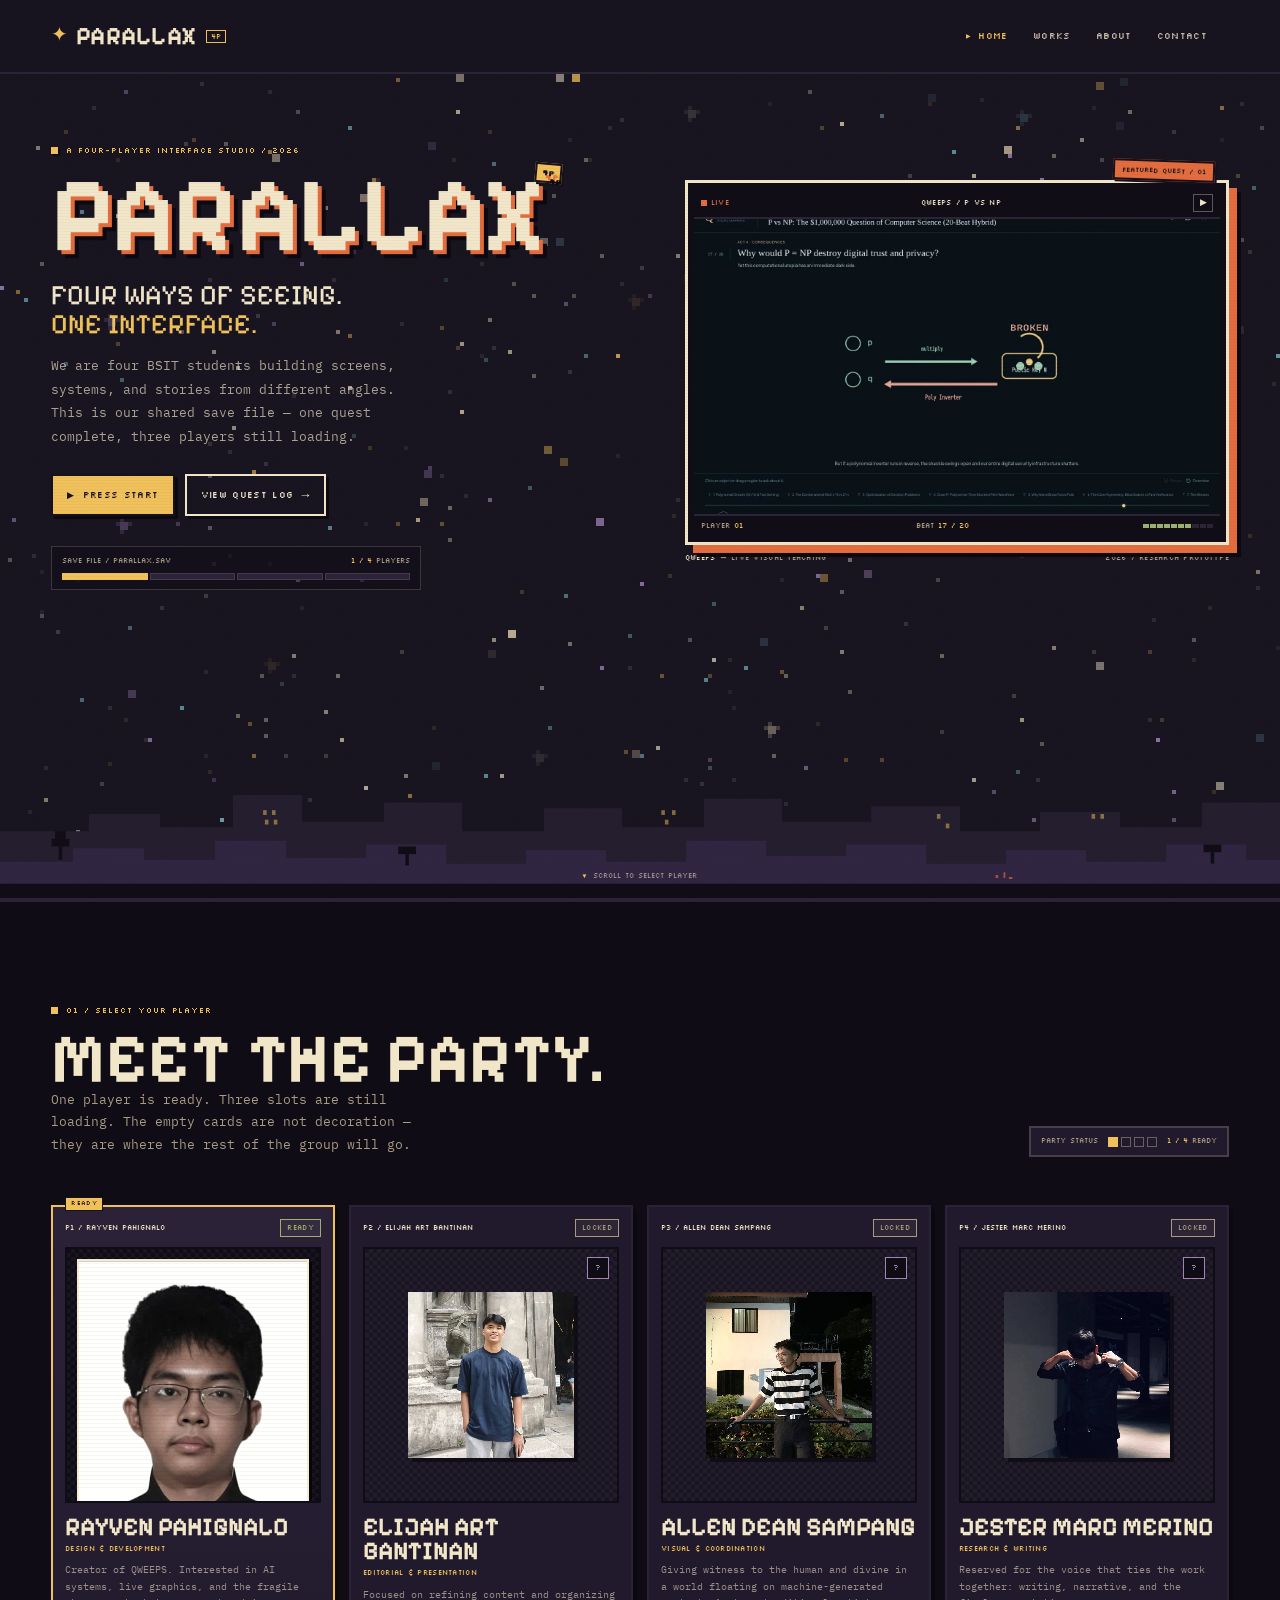
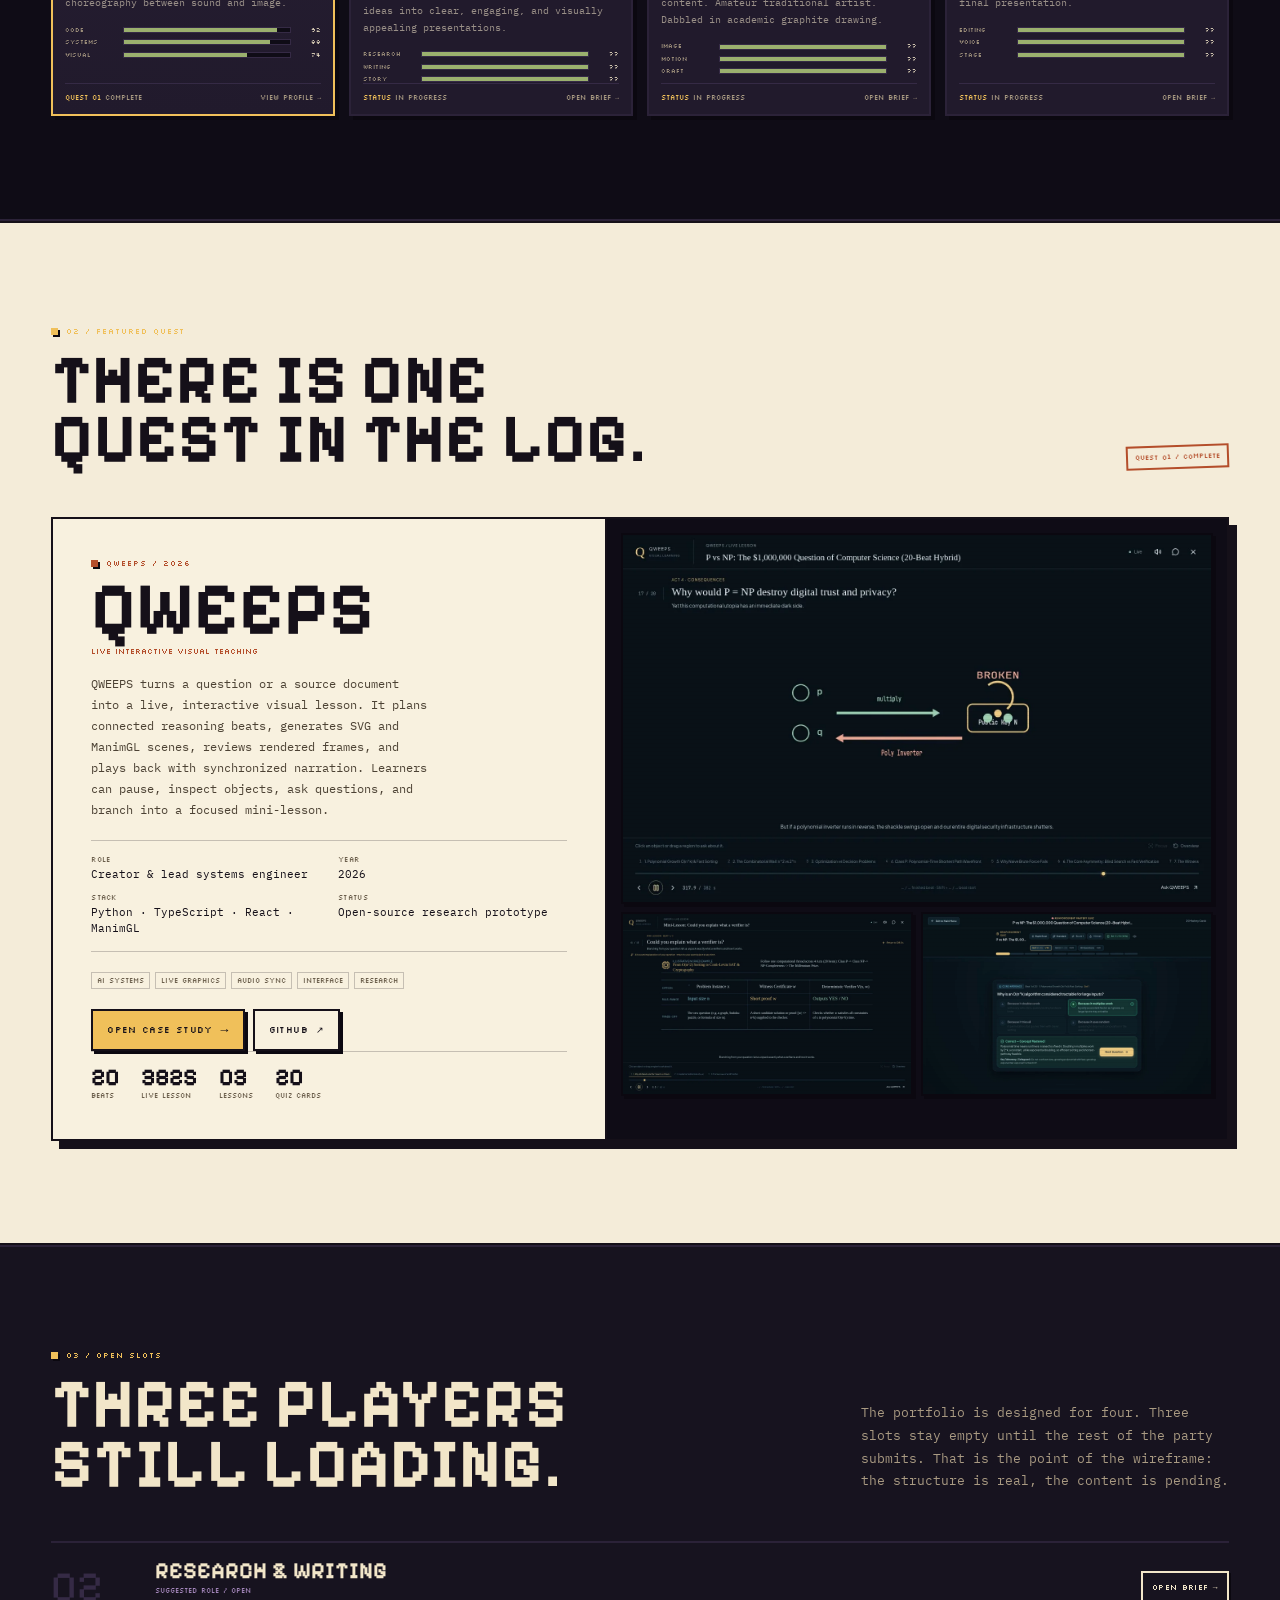
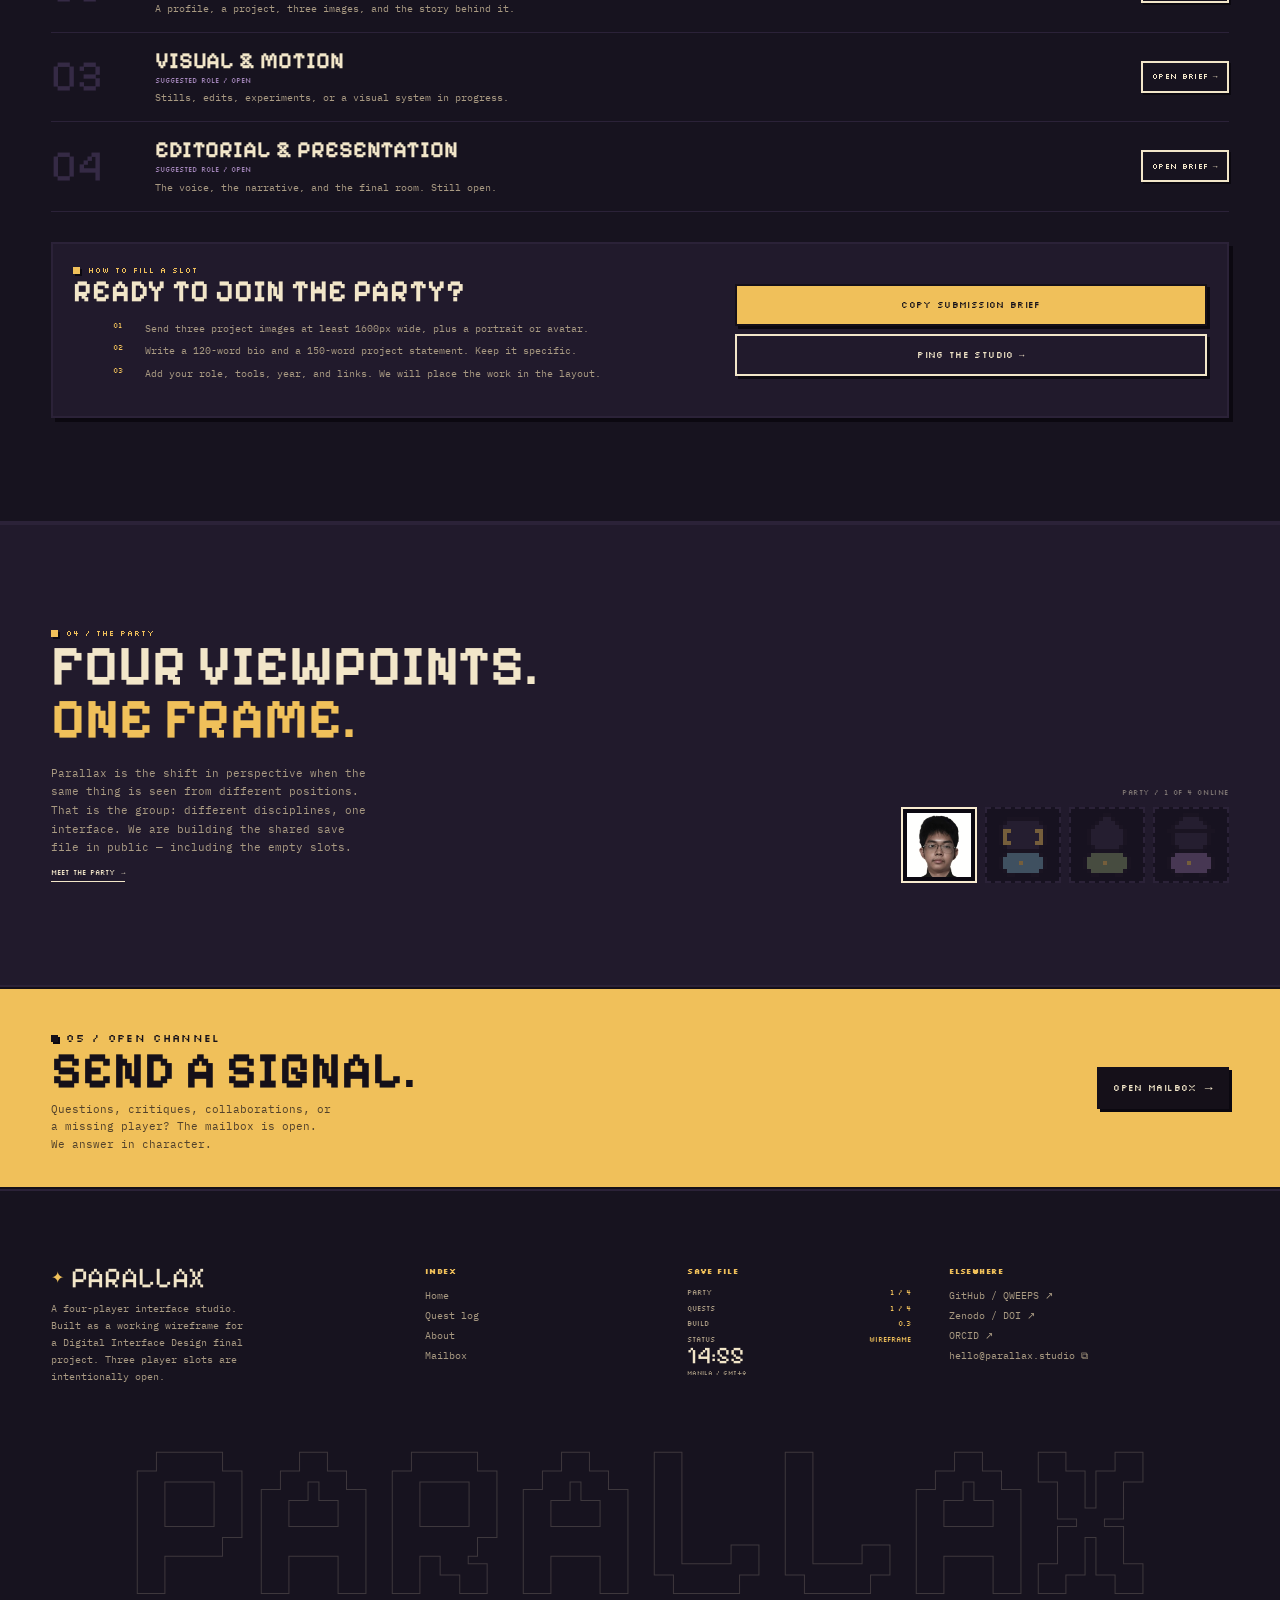
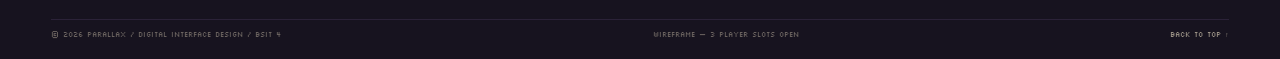
==== index.html @ 89b6d3fb "Update profile cards of the rest of the members" ====
<!DOCTYPE html>
<html lang="en">
<head>
  <meta charset="utf-8">
  <meta name="viewport" content="width=device-width, initial-scale=1">
  <title>PARALLAX — A four-player interface studio</title>
  <meta name="description" content="PARALLAX is a four-player interface studio. One completed quest, three open slots, and a shared portfolio by four BSIT students.">
  <meta name="theme-color" content="#17131f">
  <meta property="og:title" content="PARALLAX — A four-player interface studio">
  <meta property="og:description" content="Four ways of seeing. One interface. A group portfolio with one completed quest and three slots still loading.">
  <meta property="og:type" content="website">
  <meta property="og:image" content="assets/img/og.png">
  <meta name="twitter:card" content="summary_large_image">
  <link rel="icon" href="assets/favicon.svg" type="image/svg+xml">
  <link rel="preload" href="assets/fonts/pixelify-400.woff2" as="font" type="font/woff2" crossorigin>
  <link rel="preload" href="assets/fonts/plexmono-400.woff2" as="font" type="font/woff2" crossorigin>
  <link rel="stylesheet" href="assets/css/style.css">
  <script>document.documentElement.classList.add('js');</script>
</head>
<body>
  <a class="skip-link" href="#main">Skip to content</a>
  <div class="noise" aria-hidden="true"></div>

  <header class="site-header">
    <div class="header-inner">
      <a class="brand" href="index.html" aria-label="PARALLAX — home">
        <span class="brand-star" aria-hidden="true">✦</span>
        <span class="brand-word">PARALLAX</span>
        <span class="brand-4p">4P</span>
      </a>

      <nav class="nav" id="nav" aria-label="Primary">
        <a href="index.html" aria-current="page">Home</a>
        <a href="works.html">Works</a>
        <a href="about.html">About</a>
        <a href="contact.html">Contact</a>
        <a class="btn btn-primary btn-sm mobile-only" href="work-qweeps.html">Featured quest →</a>
        <p class="nav-status">PARTY 1 OF 4 READY <span>BUILD 0.3</span></p>
      </nav>

      <div class="header-tools">
        <button class="menu-toggle" id="menu-toggle" type="button" aria-expanded="false" aria-controls="nav" aria-label="Open menu">
          <span></span><span></span><span></span>
        </button>
      </div>
    </div>
  </header>

  <main id="main">
    <!-- ================= TITLE SCREEN ================= -->
    <section class="hero" id="start">
      <canvas class="hero-stars" id="starfield" aria-hidden="true"></canvas>

      <div class="hero-inner">
        <div class="hero-copy">
          <p class="eyebrow hero-kicker">A four-player interface studio / 2026</p>
          <h1 class="hero-title" aria-label="Parallax">PARALLAX<span class="title-4p" aria-hidden="true">4P</span></h1>
          <p class="hero-tagline">FOUR WAYS OF SEEING.<br><span>ONE INTERFACE.</span></p>
          <p class="hero-desc">We are four BSIT students building screens, systems, and stories from different angles. This is our shared save file — one quest complete, three players still loading.</p>

          <div class="hero-actions">
            <a class="btn btn-primary press-start" href="#party"><span aria-hidden="true">▶</span> PRESS START</a>
            <a class="btn btn-ghost" href="works.html">VIEW QUEST LOG <span class="arrow" aria-hidden="true">→</span></a>
          </div>

          <div class="save-meter" role="group" aria-label="Save file progress: one of four players ready">
            <div class="save-meter-top"><span>SAVE FILE / PARALLAX.SAV</span><span><b>1 / 4</b> PLAYERS</span></div>
            <div class="save-segments" aria-hidden="true"><span class="on"></span><span></span><span></span><span></span></div>
          </div>
        </div>

        <div class="hero-screen-wrap">
          <span class="floating-tag">Featured quest / 01</span>
          <div class="screen-shell">
            <div class="screen-bar">
              <span class="live"><span class="live-dot" aria-hidden="true"></span> LIVE</span>
              <span class="screen-title">QWEEPS / P VS NP</span>
              <button class="screen-play" id="screen-play" type="button" aria-label="Pause preview">II</button>
            </div>
            <div class="screen-media">
              <video id="hero-video" autoplay muted loop playsinline preload="metadata" poster="assets/img/qweeps/lesson-sat.webp" aria-label="Animated preview of a QWEEPS lesson about P versus NP">
                <source src="assets/img/qweeps/lesson-loop.mp4" type="video/mp4">
                <img src="assets/img/qweeps/lesson-sat.webp" alt="A QWEEPS lesson screen explaining why P equals NP would destroy digital trust.">
              </video>
            </div>
            <div class="screen-hud">
              <span>PLAYER <b>01</b></span>
              <span>BEAT <b>17 / 20</b></span>
              <span class="mini-bar" aria-hidden="true"><span class="on"></span><span class="on"></span><span class="on"></span><span class="on"></span><span class="on"></span><span class="on"></span><span class="on"></span><span></span><span></span><span></span></span>
            </div>
          </div>
          <div class="screen-caption">
            <span><b>QWEEPS</b> — LIVE VISUAL TEACHING</span>
            <span>2026 / RESEARCH PROTOTYPE</span>
          </div>
        </div>
      </div>

      <div class="hero-hills" aria-hidden="true">
        <svg viewBox="0 0 1440 220" preserveAspectRatio="none">
          <path fill="#241d2e" d="M0 150H100V132H180V146H262V112H340V140H432V120H520V150H612V126H700V146H792V116H880V140H980V124H1080V150H1170V130H1260V146H1352V120H1440V220H0Z"/>
          <path fill="#2f2540" d="M0 182H82V168H162V180H242V160H322V178H412V164H502V184H592V170H682V182H772V160H862V176H952V164H1042V184H1132V170H1222V182H1312V164H1402V180H1440V220H0Z"/>
          <path fill="#0f0c16" d="M0 205H1440V220H0Z"/>
          <g fill="#f0c05a" opacity=".5">
            <rect x="296" y="128" width="4" height="5"/><rect x="306" y="128" width="4" height="5"/>
            <rect x="298" y="138" width="4" height="5"/><rect x="308" y="138" width="4" height="5"/>
            <rect x="744" y="128" width="4" height="5"/><rect x="756" y="128" width="4" height="5"/>
            <rect x="748" y="138" width="4" height="5"/>
            <rect x="1054" y="132" width="4" height="5"/><rect x="1064" y="142" width="4" height="5"/>
            <rect x="1228" y="132" width="4" height="5"/><rect x="1238" y="132" width="4" height="5"/>
          </g>
          <g fill="#0f0c16">
            <rect x="66" y="166" width="4" height="14"/><rect x="58" y="158" width="20" height="8"/><rect x="62" y="150" width="12" height="8"/>
            <rect x="456" y="174" width="4" height="12"/><rect x="448" y="166" width="20" height="8"/>
            <rect x="1362" y="172" width="4" height="12"/><rect x="1354" y="164" width="20" height="8"/>
          </g>
          <g fill="#e36b3d" opacity=".65">
            <rect x="1120" y="196" width="3" height="3"/><rect x="1129" y="193" width="2" height="6"/><rect x="1135" y="198" width="4" height="2"/>
          </g>
        </svg>
      </div>

      <div class="hero-scroll"><span class="down" aria-hidden="true">▼</span> SCROLL TO SELECT PLAYER</div>
    </section>

    <!-- ================= PARTY ================= -->
    <section class="section section-panel party-section" id="party">
      <div class="wrap">
        <div class="section-head">
          <div>
            <p class="eyebrow">01 / Select your player</p>
            <h2 class="h2">MEET THE PARTY.</h2>
            <p class="section-intro">One player is ready. Three slots are still loading. The empty cards are not decoration — they are where the rest of the group will go.</p>
          </div>
          <div class="party-progress" role="group" aria-label="Party status: one of four players ready">
            <span>PARTY STATUS</span>
            <span class="pips" aria-hidden="true"><span class="on"></span><span></span><span></span><span></span></span>
            <span><b>1 / 4</b> READY</span>
          </div>
        </div>

        <div class="party-grid">
          <a class="player-card is-open reveal" href="about.html#player-01">
            <span class="player-top"><span class="p-id">P1 / RAYVEN PAHIGNALO</span><span class="chip chip-ready">READY</span></span>
            <span class="avatar-stage is-photo">
              <img class="player-photo" src="assets/img/players/rayven-pahignalo.webp" alt="Portrait of Rayven Pahignalo" width="413" height="532">
            </span>
            <h3 class="player-name">RAYVEN PAHIGNALO</h3>
            <p class="player-role">Design &amp; development</p>
            <p class="player-bio">Creator of QWEEPS. Interested in AI systems, live graphics, and the fragile choreography between sound and image.</p>
            <div class="player-stats">
              <div class="stat-line"><span>CODE</span><span class="track"><span style="width:92%"></span></span><span class="num">92</span></div>
              <div class="stat-line"><span>SYSTEMS</span><span class="track"><span style="width:88%"></span></span><span class="num">88</span></div>
              <div class="stat-line"><span>VISUAL</span><span class="track"><span style="width:74%"></span></span><span class="num">74</span></div>
            </div>
            <span class="player-foot"><span><b>QUEST 01</b> COMPLETE</span><span>VIEW PROFILE →</span></span>
          </a>

          <a class="player-card reveal" href="works.html#slots" data-slot="02" data-role="Research &amp; Writing">
            <span class="player-top"><span class="p-id">P2 / ELIJAH ART BANTINAN</span><span class="chip chip-locked">LOCKED</span></span>
            <span class="avatar-stage">
              <span class="lock-mark" aria-hidden="true">?</span>
              <img src="assets/img/players/Bantinan.jpg" alt="Elijah Art Bantinan" width="16" height="16">
            </span>
            <h3 class="player-name">ELIJAH ART BANTINAN</h3>
            <p class="player-role">Editorial &amp; presentation</p>
            <p class="player-bio">Focused on refining content and organizing ideas into clear, engaging, and visually appealing presentations.</p>
            <div class="player-stats" aria-hidden="true">
              <div class="stat-line"><span>RESEARCH</span><span class="track"><span></span></span><span class="num">??</span></div>
              <div class="stat-line"><span>WRITING</span><span class="track"><span></span></span><span class="num">??</span></div>
              <div class="stat-line"><span>STORY</span><span class="track"><span></span></span><span class="num">??</span></div>
            </div>
            <span class="player-foot"><span><b>STATUS</b> IN PROGRESS</span><span>OPEN BRIEF →</span></span>
          </a>

          <a class="player-card reveal" href="works.html#slots" data-slot="03" data-role="Visual &amp; Motion">
            <span class="player-top"><span class="p-id">P3 / ALLEN DEAN SAMPANG</span><span class="chip chip-locked">LOCKED</span></span>
            <span class="avatar-stage">
              <span class="lock-mark" aria-hidden="true">?</span>
              <img src="assets/img/players/Sampang.avif" alt="Allen Dean Sampang" width="16" height="16">
            </span>
            <h3 class="player-name">ALLEN DEAN SAMPANG</h3>
            <p class="player-role">Visual &amp; coordination</p>
            <p class="player-bio">Giving witness to the human and divine in a world floating on machine-generated content. Amateur traditional artist. Dabbled in academic graphite drawing.</p>
            <div class="player-stats" aria-hidden="true">
              <div class="stat-line"><span>IMAGE</span><span class="track"><span></span></span><span class="num">??</span></div>
              <div class="stat-line"><span>MOTION</span><span class="track"><span></span></span><span class="num">??</span></div>
              <div class="stat-line"><span>CRAFT</span><span class="track"><span></span></span><span class="num">??</span></div>
            </div>
            <span class="player-foot"><span><b>STATUS</b> IN PROGRESS</span><span>OPEN BRIEF →</span></span>
          </a>

          <a class="player-card reveal" href="works.html#slots" data-slot="04" data-role="Editorial &amp; Presentation">
            <span class="player-top"><span class="p-id">P4 / JESTER MARC MERINO</span><span class="chip chip-locked">LOCKED</span></span>
            <span class="avatar-stage">
              <span class="lock-mark" aria-hidden="true">?</span>
              <img src="assets/img/players/Merino.jpg" alt="Jester Marc Merino" width="16" height="16">
            </span>
            <h3 class="player-name">JESTER MARC MERINO</h3>
            <p class="player-role">Research &amp; writing</p>
            <p class="player-bio">Reserved for the voice that ties the work together: writing, narrative, and the final presentation.</p>
            <div class="player-stats" aria-hidden="true">
              <div class="stat-line"><span>EDITING</span><span class="track"><span></span></span><span class="num">??</span></div>
              <div class="stat-line"><span>VOICE</span><span class="track"><span></span></span><span class="num">??</span></div>
              <div class="stat-line"><span>STAGE</span><span class="track"><span></span></span><span class="num">??</span></div>
            </div>
            <span class="player-foot"><span><b>STATUS</b> IN PROGRESS</span><span>OPEN BRIEF →</span></span>
          </a>
        </div>
      </div>
    </section>

    <!-- ================= FEATURED QUEST ================= -->
    <section class="section featured-section" id="featured">
      <div class="wrap">
        <div class="section-head">
          <div>
            <p class="eyebrow">02 / Featured quest</p>
            <h2 class="h2">THERE IS ONE<br>QUEST IN THE LOG.</h2>
          </div>
          <span class="stamp">Quest 01 / Complete</span>
        </div>

        <div class="featured-panel reveal">
          <div class="featured-copy">
            <p class="eyebrow">QWEEPS / 2026</p>
            <h3 class="featured-title">QWEEPS</h3>
            <p class="featured-sub">Live interactive visual teaching</p>
            <p class="featured-desc">QWEEPS turns a question or a source document into a live, interactive visual lesson. It plans connected reasoning beats, generates SVG and ManimGL scenes, reviews rendered frames, and plays back with synchronized narration. Learners can pause, inspect objects, ask questions, and branch into a focused mini-lesson.</p>

            <div class="meta-grid">
              <div class="meta-item"><span class="k">Role</span><span class="v">Creator &amp; lead systems engineer</span></div>
              <div class="meta-item"><span class="k">Year</span><span class="v">2026</span></div>
              <div class="meta-item"><span class="k">Stack</span><span class="v">Python · TypeScript · React · ManimGL</span></div>
              <div class="meta-item"><span class="k">Status</span><span class="v">Open-source research prototype</span></div>
            </div>

            <div class="tag-row">
              <span class="tag">AI systems</span><span class="tag">Live graphics</span><span class="tag">Audio sync</span><span class="tag">Interface</span><span class="tag">Research</span>
            </div>

            <div class="featured-actions">
              <a class="btn btn-primary" href="work-qweeps.html">OPEN CASE STUDY <span class="arrow" aria-hidden="true">→</span></a>
              <a class="btn btn-ghost" href="https://github.com/acceptance27/qweeps" target="_blank" rel="noopener">GITHUB <span aria-hidden="true">↗</span></a>
            </div>

            <div class="quest-stats">
              <span><b>20</b> beats</span>
              <span><b>382s</b> live lesson</span>
              <span><b>03</b> lessons</span>
              <span><b>20</b> quiz cards</span>
            </div>
          </div>

          <div class="featured-media">
            <figure class="shot wide">
              <img src="assets/img/qweeps/lesson-sat.webp" alt="QWEEPS lesson screen explaining why P equals NP would destroy digital trust and privacy." width="1440" height="900" decoding="async">
            </figure>
            <figure class="shot">
              <img src="assets/img/qweeps/branch.webp" alt="QWEEPS branch mini-lesson screen with a comparison table about verifiers." width="1440" height="900" decoding="async">
            </figure>
            <figure class="shot">
              <img src="assets/img/qweeps/quiz.webp" alt="QWEEPS reinforcement quiz showing a multiple-choice question and a correct answer." width="1440" height="900" decoding="async">
            </figure>
          </div>
        </div>
      </div>
    </section>

    <!-- ================= OPEN SLOTS ================= -->
    <section class="section section-panel slots-section" id="slots">
      <div class="wrap">
        <div class="section-head">
          <div>
            <p class="eyebrow">03 / Open slots</p>
            <h2 class="h2">THREE PLAYERS<br>STILL LOADING.</h2>
          </div>
          <p class="section-intro">The portfolio is designed for four. Three slots stay empty until the rest of the party submits. That is the point of the wireframe: the structure is real, the content is pending.</p>
        </div>

        <div class="slot-list">
          <div class="slot-row reveal">
            <span class="slot-num">02</span>
            <div class="slot-main">
              <h3>Research &amp; writing</h3>
              <p class="slot-role">Suggested role / open</p>
              <p class="slot-note">A profile, a project, three images, and the story behind it.</p>
            </div>
            <button class="btn btn-ghost btn-sm slot-action" type="button" data-slot="02" data-role="Research &amp; Writing">OPEN BRIEF →</button>
          </div>

          <div class="slot-row reveal">
            <span class="slot-num">03</span>
            <div class="slot-main">
              <h3>Visual &amp; motion</h3>
              <p class="slot-role">Suggested role / open</p>
              <p class="slot-note">Stills, edits, experiments, or a visual system in progress.</p>
            </div>
            <button class="btn btn-ghost btn-sm slot-action" type="button" data-slot="03" data-role="Visual &amp; Motion">OPEN BRIEF →</button>
          </div>

          <div class="slot-row reveal">
            <span class="slot-num">04</span>
            <div class="slot-main">
              <h3>Editorial &amp; presentation</h3>
              <p class="slot-role">Suggested role / open</p>
              <p class="slot-note">The voice, the narrative, and the final room. Still open.</p>
            </div>
            <button class="btn btn-ghost btn-sm slot-action" type="button" data-slot="04" data-role="Editorial &amp; Presentation">OPEN BRIEF →</button>
          </div>
        </div>

        <div class="submission-panel reveal">
          <div>
            <p class="eyebrow">How to fill a slot</p>
            <h3>READY TO JOIN THE PARTY?</h3>
            <ol class="steps-mini">
              <li><b>01</b><span>Send three project images at least 1600px wide, plus a portrait or avatar.</span></li>
              <li><b>02</b><span>Write a 120-word bio and a 150-word project statement. Keep it specific.</span></li>
              <li><b>03</b><span>Add your role, tools, year, and links. We will place the work in the layout.</span></li>
            </ol>
          </div>
          <div class="submission-actions">
            <button class="btn btn-primary" type="button" data-slot="00" data-role="All open slots" data-copy-brief>COPY SUBMISSION BRIEF</button>
            <a class="btn btn-ghost" href="contact.html">PING THE STUDIO →</a>
          </div>
        </div>
      </div>
    </section>

    <!-- ================= MANIFESTO ================= -->
    <section class="section manifesto-section">
      <div class="wrap">
        <div class="manifesto-grid">
          <div>
            <p class="eyebrow">04 / The party</p>
            <h2 class="manifesto-quote">FOUR VIEWPOINTS.<br><span>ONE FRAME.</span></h2>
            <p class="manifesto-copy">Parallax is the shift in perspective when the same thing is seen from different positions. That is the group: different disciplines, one interface. We are building the shared save file in public — including the empty slots.</p>
            <a class="text-link" href="about.html">MEET THE PARTY <span aria-hidden="true">→</span></a>
          </div>
          <div class="mini-party-wrap">
            <p class="micro">PARTY / 1 OF 4 ONLINE</p>
            <div class="mini-party" role="group" aria-label="Four player avatars; three are still locked">
              <img class="is-photo" src="assets/img/players/rayven-pahignalo.webp" alt="Rayven Pahignalo" width="413" height="532">
              <img class="is-locked" src="assets/img/avatars/player-02.svg" alt="Locked player two" width="16" height="16">
              <img class="is-locked" src="assets/img/avatars/player-03.svg" alt="Locked player three" width="16" height="16">
              <img class="is-locked" src="assets/img/avatars/player-04.svg" alt="Locked player four" width="16" height="16">
            </div>
          </div>
        </div>
      </div>
    </section>

    <!-- ================= CONTACT BAND ================= -->
    <section class="contact-band">
      <div class="wrap">
        <div class="contact-band-inner">
          <div>
            <p class="eyebrow">05 / Open channel</p>
            <h2>SEND A SIGNAL.</h2>
            <p>Questions, critiques, collaborations, or a missing player? The mailbox is open. We answer in character.</p>
          </div>
          <a class="btn btn-ink" href="contact.html">OPEN MAILBOX <span class="arrow" aria-hidden="true">→</span></a>
        </div>
      </div>
    </section>
  </main>

  <footer class="site-footer">
    <div class="wrap">
      <div class="footer-grid">
        <div class="footer-col">
          <p class="footer-brand"><span class="brand-star" aria-hidden="true">✦</span> PARALLAX</p>
          <p class="footer-blurb">A four-player interface studio. Built as a working wireframe for a Digital Interface Design final project. Three player slots are intentionally open.</p>
        </div>
        <div class="footer-col">
          <h3>Index</h3>
          <div class="footer-links">
            <a href="index.html">Home</a>
            <a href="works.html">Quest log</a>
            <a href="about.html">About</a>
            <a href="contact.html">Mailbox</a>
          </div>
        </div>
        <div class="footer-col">
          <h3>Save file</h3>
          <div class="footer-status">
            <div class="line"><span>Party</span><b>1 / 4</b></div>
            <div class="line"><span>Quests</span><b>1 / 4</b></div>
            <div class="line"><span>Build</span><b>0.3</b></div>
            <div class="line"><span>Status</span><b>WIREFRAME</b></div>
          </div>
          <p class="footer-clock" data-clock>--:--<small>Manila / GMT+8</small></p>
        </div>
        <div class="footer-col">
          <h3>Elsewhere</h3>
          <div class="footer-links">
            <a href="https://github.com/acceptance27/qweeps" target="_blank" rel="noopener">GitHub / QWEEPS ↗</a>
            <a href="https://doi.org/10.5281/zenodo.23791785" target="_blank" rel="noopener">Zenodo / DOI ↗</a>
            <a href="https://orcid.org/0009-0003-2325-7968" target="_blank" rel="noopener">ORCID ↗</a>
            <a href="#" data-copy="hello@parallax.studio">hello@parallax.studio ⧉</a>
          </div>
        </div>
      </div>

      <div class="footer-mark" aria-hidden="true">PARALLAX</div>

      <div class="footer-bottom">
        <span>© 2026 PARALLAX / Digital Interface Design / BSIT 4</span>
        <span>Wireframe — 3 player slots open</span>
        <a href="#start">Back to top ↑</a>
      </div>
    </div>
  </footer>

  <!-- ================= SLOT DIALOG ================= -->
  <dialog class="pixel-dialog" id="slot-dialog" aria-labelledby="slot-dialog-title">
    <div class="dialog-bar">
      <span>SLOT <b id="dialog-slot">02</b> / OPEN</span>
      <button class="dialog-close" id="dialog-close" type="button" aria-label="Close dialog">×</button>
    </div>
    <div class="dialog-body">
      <p class="eyebrow" id="dialog-role">Research &amp; Writing / TBA</p>
      <h2 id="slot-dialog-title">THIS SLOT IS<br>STILL LOADING.</h2>
      <p>This is a working wireframe. The card is sized, the layout is ready, and the placeholder is intentional. Fill it with a teammate's profile and project instead of inventing one.</p>
      <ul>
        <li>Three images, at least 1600px wide, plus one portrait or avatar.</li>
        <li>A 120-word bio and a 150-word project statement.</li>
        <li>Role, tools, year, and links. Keep the voice specific.</li>
      </ul>
      <div class="dialog-actions">
        <button class="btn btn-primary" id="dialog-copy" type="button" data-copy-brief>COPY SUBMISSION BRIEF</button>
        <a class="btn btn-ghost" href="contact.html">PING THE STUDIO →</a>
      </div>
      <p class="dialog-status" id="dialog-status" role="status"></p>
    </div>
  </dialog>

  <div class="toast" id="toast" role="status" aria-live="polite"></div>

  <script src="assets/js/site.js" defer></script>
</body>
</html>
---- assets/css/style.css ----
/* ==========================================================================
   PARALLAX — a four-player interface studio
   Pixel-art portfolio system. No frameworks, no build step.
   ========================================================================== */

/* ---------- Fonts ---------- */
@font-face {
  font-family: 'Pixelify Sans';
  src: url('../fonts/pixelify-400.woff2') format('woff2');
  font-weight: 400 700;
  font-style: normal;
  font-display: swap;
}
@font-face {
  font-family: 'Silkscreen';
  src: url('../fonts/silkscreen-400.woff2') format('woff2');
  font-weight: 400;
  font-style: normal;
  font-display: swap;
}
@font-face {
  font-family: 'Silkscreen';
  src: url('../fonts/silkscreen-700.woff2') format('woff2');
  font-weight: 700;
  font-style: normal;
  font-display: swap;
}
@font-face {
  font-family: 'IBM Plex Mono';
  src: url('../fonts/plexmono-400.woff2') format('woff2');
  font-weight: 400;
  font-style: normal;
  font-display: swap;
}
@font-face {
  font-family: 'IBM Plex Mono';
  src: url('../fonts/plexmono-500.woff2') format('woff2');
  font-weight: 500;
  font-style: normal;
  font-display: swap;
}
@font-face {
  font-family: 'IBM Plex Mono';
  src: url('../fonts/plexmono-600.woff2') format('woff2');
  font-weight: 600;
  font-style: normal;
  font-display: swap;
}

/* ---------- Tokens ---------- */
:root {
  --night: #17131f;
  --night-2: #0f0c16;
  --panel: #211a2c;
  --panel-2: #2b2238;
  --panel-3: #352a45;
  --cream: #f2e6c9;
  --cream-2: #e3d2ad;
  --paper: #f4ecd9;
  --paper-2: #ebdfc6;
  --ink: #151019;
  --ink-2: #2a2230;
  --gold: #f0c05a;
  --orange: #e36b3d;
  --orange-deep: #b44e2b;
  --sage: #9bb06e;
  --sky: #78b5c4;
  --plum: #a184b8;
  --red: #d3563f;
  --muted: #a99a82;
  --muted-dark: #6b5f4c;
  --line: rgba(242, 230, 201, 0.18);
  --line-strong: rgba(242, 230, 201, 0.34);
  --line-ink: rgba(21, 16, 25, 0.22);
  --line-ink-strong: rgba(21, 16, 25, 0.5);
  --shadow: #0b0810;
  --font-pixel: 'Pixelify Sans', 'Courier New', monospace;
  --font-pixel-label: 'Silkscreen', 'Courier New', monospace;
  --font-mono: 'IBM Plex Mono', 'Courier New', monospace;
  --max: 1400px;
  --pad: clamp(18px, 4vw, 58px);
  --header-h: 74px;
}

/* ---------- Reset ---------- */
*,
*::before,
*::after { box-sizing: border-box; }

html {
  scroll-behavior: smooth;
  -webkit-text-size-adjust: 100%;
}

body {
  margin: 0;
  overflow-x: hidden;
  background: var(--night);
  color: var(--cream);
  font-family: var(--font-mono);
  font-size: 15px;
  line-height: 1.7;
  -webkit-font-smoothing: antialiased;
  font-synthesis: none;
}

body.paper {
  background: var(--paper);
  color: var(--ink);
}

body.no-scroll { overflow: hidden; }

img { display: block; max-width: 100%; }
figure { margin: 0; }
button, input, textarea, select { font: inherit; }
button { color: inherit; }
a { color: inherit; }
::selection { background: var(--gold); color: var(--ink); }

:focus-visible {
  outline: 3px solid var(--gold);
  outline-offset: 3px;
}
body.paper :focus-visible { outline-color: var(--orange); }

h1, h2, h3, h4, p { margin-top: 0; }

/* ---------- Global overlays ---------- */
body::after {
  content: '';
  position: fixed;
  inset: 0;
  z-index: 2000;
  pointer-events: none;
  background: repeating-linear-gradient(
    to bottom,
    rgba(0, 0, 0, 0.13) 0,
    rgba(0, 0, 0, 0.13) 1px,
    transparent 1px,
    transparent 3px
  );
  opacity: 0.16;
  mix-blend-mode: multiply;
}
body.paper::after { opacity: 0.07; }

.noise {
  position: fixed;
  inset: 0;
  z-index: 1999;
  pointer-events: none;
  opacity: 0.05;
  background-image: url("data:image/svg+xml,%3Csvg xmlns='http://www.w3.org/2000/svg' width='120' height='120'%3E%3Cfilter id='n'%3E%3CfeTurbulence type='fractalNoise' baseFrequency='.9' numOctaves='2' stitchTiles='stitch'/%3E%3C/filter%3E%3Crect width='100%25' height='100%25' filter='url(%23n)'/%3E%3C/svg%3E");
  mix-blend-mode: overlay;
}

/* ---------- Shared ---------- */
.wrap {
  width: 100%;
  max-width: var(--max);
  margin: 0 auto;
  padding: 0 var(--pad);
}

.section {
  position: relative;
  padding: clamp(64px, 8vw, 112px) 0;
}
section[id],
article[id] { scroll-margin-top: calc(var(--header-h) + 16px); }

.section-dark {
  background: var(--night);
  color: var(--cream);
}

.section-panel {
  background: var(--night-2);
  color: var(--cream);
  border-top: 2px solid var(--panel-2);
  border-bottom: 2px solid var(--panel-2);
}

.section-paper {
  background: var(--paper);
  color: var(--ink);
  border-top: 2px solid var(--ink);
  border-bottom: 2px solid var(--ink);
}

.dither {
  background-image:
    linear-gradient(45deg, rgba(242, 230, 201, 0.035) 25%, transparent 25%, transparent 75%, rgba(242, 230, 201, 0.035) 75%),
    linear-gradient(45deg, rgba(242, 230, 201, 0.035) 25%, transparent 25%, transparent 75%, rgba(242, 230, 201, 0.035) 75%);
  background-size: 4px 4px;
  background-position: 0 0, 2px 2px;
}

.sr-only {
  position: absolute;
  width: 1px; height: 1px;
  padding: 0; margin: -1px;
  overflow: hidden;
  clip: rect(0, 0, 0, 0);
  white-space: nowrap;
  border: 0;
}

.skip-link {
  position: fixed;
  top: 8px; left: 8px;
  z-index: 3000;
  transform: translateY(-160%);
  background: var(--gold);
  color: var(--ink);
  border: 2px solid var(--ink);
  padding: 8px 12px;
  font-family: var(--font-pixel-label);
  font-size: 9px;
  text-transform: uppercase;
  text-decoration: none;
}
.skip-link:focus { transform: translateY(0); }

/* ---------- Type ---------- */
.eyebrow {
  display: flex;
  align-items: center;
  gap: 8px;
  margin: 0;
  font-family: var(--font-pixel-label);
  font-size: 8px;
  font-weight: 400;
  line-height: 1.6;
  letter-spacing: 0.12em;
  text-transform: uppercase;
  color: var(--gold);
}
.eyebrow::before {
  content: '';
  width: 7px; height: 7px;
  flex: 0 0 auto;
  background: currentColor;
  box-shadow: 2px 2px 0 var(--shadow);
}
.section-paper .eyebrow { color: var(--orange-deep); }

.micro {
  font-family: var(--font-pixel-label);
  font-size: 7px;
  line-height: 1.6;
  letter-spacing: 0.08em;
  text-transform: uppercase;
  color: var(--muted);
}

.pixel-title {
  font-family: var(--font-pixel);
  font-weight: 700;
  line-height: 0.88;
  letter-spacing: 0.01em;
  text-transform: uppercase;
}

.h2 {
  margin: 12px 0 0;
  font-family: var(--font-pixel);
  font-weight: 700;
  font-size: clamp(2.4rem, 5.4vw, 5.4rem);
  line-height: 0.86;
  letter-spacing: 0.005em;
  text-transform: uppercase;
}
.section-paper .h2 { color: var(--ink); }

.section-head {
  display: flex;
  align-items: flex-end;
  justify-content: space-between;
  gap: clamp(24px, 4vw, 60px);
  margin-bottom: clamp(28px, 4vw, 48px);
}
.section-head > div:first-child { max-width: 720px; }
.section-intro {
  max-width: 46ch;
  margin: 0;
  font-size: 13px;
  line-height: 1.75;
  color: var(--muted);
}
.section-paper .section-intro { color: var(--muted-dark); }

.lede {
  max-width: 55ch;
  font-size: 14px;
  line-height: 1.8;
  color: var(--muted);
}
.section-paper .lede { color: var(--muted-dark); }

.hr {
  height: 2px;
  border: 0;
  background: var(--line);
  margin: 0;
}

/* ---------- Buttons / chips ---------- */
.btn {
  display: inline-flex;
  align-items: center;
  justify-content: center;
  gap: 8px;
  min-height: 42px;
  padding: 10px 14px;
  border: 2px solid currentColor;
  background: transparent;
  color: var(--cream);
  box-shadow: 3px 3px 0 var(--shadow);
  font-family: var(--font-pixel-label);
  font-size: 9px;
  line-height: 1.35;
  letter-spacing: 0.04em;
  text-transform: uppercase;
  text-decoration: none;
  cursor: pointer;
  transition: transform 0.12s ease, box-shadow 0.12s ease, background 0.15s ease, color 0.15s ease;
}
.btn:hover {
  transform: translate(-1px, -1px);
  box-shadow: 4px 4px 0 var(--shadow);
}
.btn:active {
  transform: translate(2px, 2px);
  box-shadow: 1px 1px 0 var(--shadow);
}
.btn-primary {
  background: var(--gold);
  border-color: var(--ink);
  color: var(--ink);
}
.btn-primary:hover { background: var(--cream); }
.btn-cream {
  background: var(--cream);
  border-color: var(--ink);
  color: var(--ink);
}
.btn-ink {
  background: var(--ink);
  border-color: var(--ink);
  color: var(--cream);
}
.btn-ghost { background: transparent; color: inherit; }
.btn-sm {
  min-height: 32px;
  padding: 6px 9px;
  font-size: 8px;
  box-shadow: 2px 2px 0 var(--shadow);
}
.btn-sm:hover { box-shadow: 3px 3px 0 var(--shadow); }
.btn-wide { width: 100%; }

.btn .arrow { font-family: var(--font-pixel); font-size: 13px; line-height: 1; }

.chip {
  display: inline-flex;
  align-items: center;
  gap: 5px;
  padding: 3px 6px;
  border: 1px solid currentColor;
  background: rgba(242, 230, 201, 0.05);
  font-family: var(--font-pixel-label);
  font-size: 7px;
  line-height: 1.4;
  letter-spacing: 0.05em;
  text-transform: uppercase;
  color: var(--muted);
  white-space: nowrap;
}
.chip-ready { color: var(--sage); }
.chip-complete { color: var(--sage); }
.chip-locked { color: var(--muted); }
.chip-live { color: var(--orange); }
.chip-gold { color: var(--gold); }
.section-paper .chip { color: var(--muted-dark); border-color: var(--line-ink-strong); }
.section-paper .chip-ready,
.section-paper .chip-complete { color: #4f6a32; }
.section-paper .chip-live { color: var(--orange-deep); }

.tag {
  display: inline-flex;
  align-items: center;
  padding: 3px 5px;
  border: 1px solid var(--line-ink);
  font-family: var(--font-pixel-label);
  font-size: 7px;
  line-height: 1.4;
  text-transform: uppercase;
  color: var(--muted-dark);
}
.section-dark .tag,
.section-panel .tag { border-color: var(--line); color: var(--muted); }

.live-dot {
  width: 6px; height: 6px;
  background: var(--orange);
  display: inline-block;
  animation: blink 1.4s steps(2, start) infinite;
}
@keyframes blink {
  50% { opacity: 0; }
}

/* ---------- Header ---------- */
.site-header {
  position: sticky;
  top: 0;
  z-index: 100;
  height: var(--header-h);
  background: rgba(23, 19, 31, 0.96);
  border-bottom: 2px solid var(--panel-2);
  color: var(--cream);
  backdrop-filter: blur(8px);
  -webkit-backdrop-filter: blur(8px);
}
.header-inner {
  max-width: var(--max);
  height: 100%;
  margin: 0 auto;
  padding: 0 var(--pad);
  display: flex;
  align-items: center;
  gap: 22px;
}
.brand {
  display: flex;
  align-items: center;
  gap: 8px;
  flex: 0 0 auto;
  color: var(--cream);
  text-decoration: none;
}
.brand-star {
  color: var(--gold);
  font-family: var(--font-pixel);
  font-size: 20px;
  line-height: 1;
  transform: translateY(-1px);
}
.brand-word {
  font-family: var(--font-pixel);
  font-size: 25px;
  font-weight: 700;
  line-height: 0.8;
  letter-spacing: 0.01em;
  text-transform: uppercase;
}
.brand-4p {
  margin-left: 2px;
  padding: 2px 4px;
  border: 1px solid var(--gold);
  color: var(--gold);
  font-family: var(--font-pixel-label);
  font-size: 7px;
  line-height: 1;
}
.nav {
  display: flex;
  align-items: center;
  gap: clamp(12px, 2vw, 28px);
  margin-left: auto;
}
.nav a {
  position: relative;
  padding: 4px 0;
  color: var(--cream);
  font-family: var(--font-pixel-label);
  font-size: 9px;
  line-height: 1.4;
  letter-spacing: 0.03em;
  text-transform: uppercase;
  text-decoration: none;
  opacity: 0.82;
  transition: color 0.15s ease, opacity 0.15s ease;
}
.nav a:hover { color: var(--gold); opacity: 1; }
.nav a[aria-current="page"] { color: var(--gold); opacity: 1; }
.nav a[aria-current="page"]::before {
  content: '▶';
  position: absolute;
  left: -12px;
  top: 50%;
  transform: translateY(-50%);
  font-size: 6px;
  color: var(--gold);
}
.header-tools {
  display: flex;
  align-items: center;
  gap: 8px;
  flex: 0 0 auto;
}
.menu-toggle {
  display: none;
  margin-left: auto;
  width: 42px; height: 38px;
  border: 2px solid var(--line-strong);
  background: transparent;
  padding: 8px 7px;
  cursor: pointer;
  flex-direction: column;
  justify-content: space-between;
}
.menu-toggle span {
  display: block;
  width: 100%;
  height: 3px;
  background: var(--cream);
  transition: transform 0.2s ease, opacity 0.2s ease;
}
.menu-toggle[aria-expanded="true"] span:nth-child(1) { transform: translateY(7px) rotate(45deg); }
.menu-toggle[aria-expanded="true"] span:nth-child(2) { opacity: 0; }
.menu-toggle[aria-expanded="true"] span:nth-child(3) { transform: translateY(-7px) rotate(-45deg); }
.mobile-only { display: none; }
.nav-status { display: none; }

/* ---------- Hero ---------- */
.hero {
  position: relative;
  overflow: hidden;
  min-height: calc(100vh - var(--header-h));
  min-height: calc(100svh - var(--header-h));
  padding: clamp(36px, 5.5vw, 72px) 0 clamp(130px, 16vw, 220px);
  background: var(--night);
  color: var(--cream);
  border-bottom: 2px solid var(--panel-2);
}
.hero-stars {
  position: absolute;
  inset: 0;
  width: 100%;
  height: 100%;
  z-index: 0;
  image-rendering: pixelated;
  opacity: 0.9;
}
.hero-inner {
  position: relative;
  z-index: 2;
  max-width: var(--max);
  margin: 0 auto;
  padding: 0 var(--pad);
  display: grid;
  grid-template-columns: 1.02fr 0.98fr;
  align-items: center;
  gap: clamp(26px, 4vw, 56px);
}
.hero-copy { position: relative; z-index: 2; }
.hero-kicker { margin-bottom: 18px; }
.hero-title {
  position: relative;
  display: inline-block;
  margin: 0;
  font-family: var(--font-pixel);
  font-weight: 700;
  font-size: clamp(3.6rem, 8.2vw, 10.5rem);
  line-height: 0.78;
  letter-spacing: -0.005em;
  text-transform: uppercase;
  color: var(--cream);
  text-shadow: 4px 4px 0 var(--orange), 8px 8px 0 var(--shadow);
}
.title-4p {
  position: absolute;
  top: -12px; right: -18px;
  padding: 4px 5px;
  background: var(--gold);
  border: 2px solid var(--ink);
  box-shadow: 2px 2px 0 var(--ink);
  color: var(--ink);
  font-family: var(--font-pixel-label);
  font-size: 8px;
  line-height: 1;
  text-transform: uppercase;
  transform: rotate(5deg);
}
.hero-tagline {
  margin: 24px 0 0;
  font-family: var(--font-pixel);
  font-size: clamp(1.45rem, 2.2vw, 2.2rem);
  font-weight: 400;
  line-height: 1.02;
  text-transform: uppercase;
  color: var(--cream);
}
.hero-tagline span { color: var(--gold); }
.hero-desc {
  max-width: 44ch;
  margin: 16px 0 0;
  font-size: 13px;
  line-height: 1.8;
  color: rgba(242, 230, 201, 0.68);
}
.hero-actions {
  display: flex;
  flex-wrap: wrap;
  gap: 10px;
  margin-top: 26px;
}
.press-start { animation: press-glow 2.2s steps(2, start) infinite; }
@keyframes press-glow {
  0%, 100% { background: var(--gold); }
  50% { background: var(--cream); }
}
.save-meter {
  width: min(100%, 370px);
  margin-top: 30px;
  padding: 9px 10px;
  border: 1px solid var(--line);
  background: rgba(15, 12, 22, 0.55);
}
.save-meter-top {
  display: flex;
  justify-content: space-between;
  gap: 10px;
  font-family: var(--font-pixel-label);
  font-size: 7px;
  line-height: 1.5;
  text-transform: uppercase;
  color: var(--muted);
}
.save-meter-top b { color: var(--gold); font-weight: 400; }
.save-segments {
  display: flex;
  gap: 2px;
  margin-top: 6px;
}
.save-segments span {
  flex: 1;
  height: 7px;
  background: var(--panel-2);
  border: 1px solid rgba(242, 230, 201, 0.12);
}
.save-segments span.on { background: var(--gold); border-color: var(--gold); }

/* Hero screen */
.hero-screen-wrap {
  position: relative;
  z-index: 2;
  padding: 8px 0 0 8px;
}
.floating-tag {
  position: absolute;
  top: -12px; right: 14px;
  z-index: 5;
  padding: 4px 7px;
  background: var(--orange);
  border: 2px solid var(--ink);
  box-shadow: 2px 2px 0 var(--ink);
  color: var(--ink);
  font-family: var(--font-pixel-label);
  font-size: 7px;
  line-height: 1.3;
  text-transform: uppercase;
  transform: rotate(2deg);
}
.screen-shell {
  position: relative;
  padding: 6px;
  background: var(--night-2);
  border: 3px solid var(--cream);
  box-shadow: 8px 8px 0 var(--orange), 12px 12px 0 var(--shadow);
}
.screen-bar {
  display: flex;
  align-items: center;
  justify-content: space-between;
  gap: 8px;
  padding: 5px 7px;
  border-bottom: 2px solid var(--panel-2);
  font-family: var(--font-pixel-label);
  font-size: 6.5px;
  line-height: 1.4;
  letter-spacing: 0.04em;
  text-transform: uppercase;
  color: var(--muted);
}
.screen-bar .live { color: var(--orange); display: inline-flex; align-items: center; gap: 4px; }
.screen-bar .screen-title { color: var(--cream); }
.screen-play {
  width: 20px; height: 18px;
  border: 1px solid var(--line-strong);
  background: transparent;
  color: var(--cream);
  font-family: var(--font-pixel);
  font-size: 9px;
  line-height: 1;
  cursor: pointer;
  display: grid;
  place-items: center;
}
.screen-play:hover { background: var(--gold); color: var(--ink); border-color: var(--gold); }
.screen-media {
  position: relative;
  aspect-ratio: 16 / 9;
  overflow: hidden;
  background: #06050a;
}
.screen-media video,
.screen-media img {
  width: 100%;
  height: 100%;
  object-fit: cover;
}
.screen-media::after {
  content: '';
  position: absolute;
  inset: 0;
  pointer-events: none;
  background: repeating-linear-gradient(to bottom, rgba(0, 0, 0, 0.2) 0 1px, transparent 1px 4px);
  opacity: 0.35;
}
.screen-hud {
  display: flex;
  align-items: center;
  justify-content: space-between;
  gap: 10px;
  padding: 5px 7px;
  border-top: 2px solid var(--panel-2);
  font-family: var(--font-pixel-label);
  font-size: 6.5px;
  line-height: 1.4;
  text-transform: uppercase;
  color: var(--muted);
}
.screen-hud b { color: var(--gold); font-weight: 400; }
.mini-bar {
  display: flex;
  gap: 1px;
  width: 70px;
}
.mini-bar span { flex: 1; height: 4px; background: var(--panel-2); }
.mini-bar span.on { background: var(--sage); }
.screen-caption {
  display: flex;
  justify-content: space-between;
  gap: 14px;
  margin-top: 8px;
  font-family: var(--font-pixel-label);
  font-size: 6.5px;
  line-height: 1.5;
  letter-spacing: 0.04em;
  text-transform: uppercase;
  color: var(--muted);
}
.screen-caption b { color: var(--cream); font-weight: 400; }

.hero-hills {
  position: absolute;
  left: 0; right: 0; bottom: 0;
  z-index: 1;
  width: 100%;
  height: clamp(120px, 17vw, 210px);
  pointer-events: none;
}
.hero-hills svg { width: 100%; height: 100%; display: block; }
.hero-scroll {
  position: absolute;
  left: 50%; bottom: 18px;
  z-index: 3;
  transform: translateX(-50%);
  display: flex;
  align-items: center;
  gap: 7px;
  font-family: var(--font-pixel-label);
  font-size: 6.5px;
  line-height: 1.4;
  text-transform: uppercase;
  color: rgba(242, 230, 201, 0.55);
  white-space: nowrap;
}
.hero-scroll .down {
  display: inline-block;
  color: var(--gold);
  animation: bob 1.2s steps(2, start) infinite;
}
@keyframes bob {
  50% { transform: translateY(3px); }
}

/* ---------- Party ---------- */
.party-section { border-top: 2px solid var(--panel-2); }
.party-progress {
  display: flex;
  align-items: center;
  gap: 10px;
  padding: 8px 10px;
  border: 2px solid var(--line);
  background: var(--panel);
  font-family: var(--font-pixel-label);
  font-size: 7px;
  line-height: 1.5;
  text-transform: uppercase;
  color: var(--muted);
}
.party-progress b { color: var(--gold); font-weight: 400; }
.party-progress .pips { display: flex; gap: 3px; }
.party-progress .pips span { width: 10px; height: 10px; border: 1px solid var(--line-strong); }
.party-progress .pips span.on { background: var(--gold); border-color: var(--gold); }

.party-grid {
  display: grid;
  grid-template-columns: repeat(4, 1fr);
  gap: 14px;
}
.player-card {
  position: relative;
  display: flex;
  flex-direction: column;
  min-height: 410px;
  padding: 12px;
  border: 2px solid var(--panel-2);
  background: var(--panel);
  box-shadow: 4px 4px 0 var(--shadow);
  color: var(--cream);
  text-decoration: none;
  transition: transform 0.15s ease, border-color 0.15s ease, box-shadow 0.15s ease;
}
.player-card:hover,
.player-card:focus-visible {
  transform: translate(-2px, -2px);
  border-color: var(--gold);
  box-shadow: 6px 6px 0 var(--shadow);
}
.player-card.is-open {
  border-color: var(--gold);
  background: linear-gradient(180deg, #2b2238 0%, #211a2c 100%);
}
.player-card.is-open::before {
  content: 'READY';
  position: absolute;
  top: -10px; left: 12px;
  padding: 2px 5px;
  background: var(--gold);
  border: 1px solid var(--ink);
  color: var(--ink);
  font-family: var(--font-pixel-label);
  font-size: 6px;
  line-height: 1.3;
  letter-spacing: 0.06em;
  text-transform: uppercase;
}
.player-top {
  display: flex;
  align-items: center;
  justify-content: space-between;
  gap: 8px;
  font-family: var(--font-pixel-label);
  font-size: 7px;
  line-height: 1.4;
  text-transform: uppercase;
  color: var(--muted);
}
.player-top .p-id { color: var(--cream); }
.player-card.is-locked { border-style: dashed; }
.player-card.is-locked:hover { border-color: var(--plum); }
.avatar-stage {
  position: relative;
  display: grid;
  place-items: center;
  aspect-ratio: 1 / 1;
  margin: 10px 0 12px;
  border: 2px solid var(--night-2);
  background-color: #191422;
  background-image:
    linear-gradient(45deg, rgba(242, 230, 201, 0.045) 25%, transparent 25%, transparent 75%, rgba(242, 230, 201, 0.045) 75%),
    linear-gradient(45deg, rgba(242, 230, 201, 0.045) 25%, transparent 25%, transparent 75%, rgba(242, 230, 201, 0.045) 75%);
  background-size: 8px 8px;
  background-position: 0 0, 4px 4px;
  overflow: hidden;
}
.avatar-stage img {
  width: 66%;
  height: 66%;
  object-fit: contain;
  image-rendering: pixelated;
  filter: drop-shadow(4px 4px 0 rgba(11, 8, 16, 0.7));
  transition: transform 0.16s ease;
}
.player-card:hover .avatar-stage img { transform: translateY(-4px); }
.avatar-stage.is-photo {
  padding: 10px;
  background-color: var(--night-2);
  background-image:
    linear-gradient(45deg, rgba(242, 230, 201, 0.04) 25%, transparent 25%, transparent 75%, rgba(242, 230, 201, 0.04) 75%),
    linear-gradient(45deg, rgba(242, 230, 201, 0.04) 25%, transparent 25%, transparent 75%, rgba(242, 230, 201, 0.04) 75%);
  background-size: 8px 8px;
  background-position: 0 0, 4px 4px;
}
.avatar-stage.is-photo::after {
  content: '';
  position: absolute;
  inset: 10px;
  z-index: 2;
  pointer-events: none;
  background: repeating-linear-gradient(to bottom, rgba(0, 0, 0, 0.22) 0 1px, transparent 1px 4px);
  opacity: 0.16;
}
.avatar-stage.is-photo img.player-photo {
  width: 100%;
  height: 100%;
  object-fit: cover;
  object-position: center 17%;
  image-rendering: auto;
  border: 2px solid var(--cream);
  box-shadow: 3px 3px 0 var(--shadow);
  filter: saturate(0.9) contrast(1.03) sepia(0.05);
  transition: transform 0.2s ease;
}
.player-card:hover .avatar-stage.is-photo img.player-photo { transform: scale(1.015); }
.player-card.is-locked .avatar-stage img { opacity: 0.68; }
.player-card.is-locked .avatar-stage::after {
  content: '?';
  position: absolute;
  right: 8px; bottom: 2px;
  color: var(--gold);
  font-family: var(--font-pixel);
  font-size: 2.2rem;
  line-height: 1;
  opacity: 0.5;
}
.lock-mark {
  position: absolute;
  top: 8px; right: 8px;
  width: 22px; height: 22px;
  display: grid;
  place-items: center;
  border: 1px solid var(--plum);
  background: var(--night-2);
  color: var(--plum);
  font-family: var(--font-pixel-label);
  font-size: 8px;
  z-index: 2;
}
.player-name {
  margin: 0;
  font-family: var(--font-pixel);
  font-size: clamp(1.35rem, 2vw, 1.8rem);
  line-height: 0.95;
  text-transform: uppercase;
}
.player-role {
  margin: 5px 0 0;
  font-family: var(--font-pixel-label);
  font-size: 7px;
  line-height: 1.5;
  letter-spacing: 0.04em;
  text-transform: uppercase;
  color: var(--gold);
}
.player-card.is-locked .player-role { color: var(--plum); }
.player-bio {
  margin: 8px 0 0;
  font-size: 10px;
  line-height: 1.65;
  color: rgba(242, 230, 201, 0.58);
}
.player-stats {
  display: grid;
  gap: 4px;
  margin-top: 14px;
}
.stat-line {
  display: grid;
  grid-template-columns: 52px 1fr 24px;
  align-items: center;
  gap: 6px;
  font-family: var(--font-pixel-label);
  font-size: 6px;
  line-height: 1.4;
  text-transform: uppercase;
  color: var(--muted);
}
.stat-line .track {
  height: 6px;
  border: 1px solid var(--panel-3);
  background: var(--night-2);
}
.stat-line .track span { display: block; height: 100%; background: var(--sage); }
.stat-line .num { text-align: right; color: var(--cream); }
.player-card.is-locked .stat-line { opacity: 0.4; }
.player-card.is-locked .stat-line .track { border-style: dashed; }
.player-card.is-locked .stat-line .track span { width: 0 !important; }
.player-foot {
  display: flex;
  align-items: center;
  justify-content: space-between;
  gap: 8px;
  margin-top: auto;
  padding-top: 9px;
  border-top: 1px solid var(--panel-3);
  font-family: var(--font-pixel-label);
  font-size: 6.5px;
  line-height: 1.4;
  text-transform: uppercase;
  color: var(--muted);
}
.player-foot b { color: var(--gold); font-weight: 400; }
.player-card.is-locked .player-foot b { color: var(--plum); }

/* ---------- Featured quest ---------- */
.featured-section {
  background: var(--paper);
  color: var(--ink);
  border-top: 2px solid var(--ink);
  border-bottom: 2px solid var(--ink);
}
.featured-panel {
  display: grid;
  grid-template-columns: 0.94fr 1.06fr;
  border: 2px solid var(--ink);
  box-shadow: 8px 8px 0 var(--ink);
  background: #f8f1df;
}
.featured-copy {
  display: flex;
  flex-direction: column;
  padding: clamp(22px, 3vw, 38px);
}
.featured-copy .eyebrow { color: var(--orange-deep); }
.featured-title {
  margin: 10px 0 4px;
  font-family: var(--font-pixel);
  font-size: clamp(3rem, 5.8vw, 5.8rem);
  font-weight: 700;
  line-height: 0.82;
  text-transform: uppercase;
}
.featured-sub {
  margin: 0 0 16px;
  font-family: var(--font-pixel-label);
  font-size: 8px;
  line-height: 1.6;
  text-transform: uppercase;
  color: var(--orange-deep);
}
.featured-desc {
  max-width: 48ch;
  margin: 0;
  font-size: 12px;
  line-height: 1.75;
  color: #4c4234;
}
.meta-grid {
  display: grid;
  grid-template-columns: repeat(2, 1fr);
  gap: 10px 18px;
  margin: 20px 0;
  padding: 14px 0;
  border-top: 1px solid var(--line-ink);
  border-bottom: 1px solid var(--line-ink);
}
.meta-item .k {
  display: block;
  font-family: var(--font-pixel-label);
  font-size: 6.5px;
  line-height: 1.5;
  letter-spacing: 0.05em;
  text-transform: uppercase;
  color: var(--muted-dark);
}
.meta-item .v {
  display: block;
  margin-top: 2px;
  font-size: 11px;
  line-height: 1.45;
  color: var(--ink);
}
.tag-row { display: flex; flex-wrap: wrap; gap: 5px; }
.featured-actions { display: flex; flex-wrap: wrap; gap: 8px; margin-top: 20px; }
.quest-stats {
  display: flex;
  flex-wrap: wrap;
  gap: 12px 22px;
  margin-top: auto;
  padding-top: 16px;
  border-top: 1px solid var(--line-ink);
}
.quest-stats span {
  font-family: var(--font-pixel-label);
  font-size: 6.5px;
  line-height: 1.5;
  text-transform: uppercase;
  color: var(--muted-dark);
}
.quest-stats b {
  display: block;
  margin-bottom: 2px;
  font-family: var(--font-pixel);
  font-size: 1.5rem;
  font-weight: 700;
  line-height: 0.85;
  color: var(--ink);
}
.featured-media {
  position: relative;
  display: grid;
  grid-template-columns: 1fr 1fr;
  gap: 8px;
  align-content: start;
  padding: 14px;
  background: var(--night-2);
  border-left: 2px solid var(--ink);
}
.featured-media .shot { grid-column: span 1; }
.featured-media .shot.wide { grid-column: 1 / -1; }
.shot {
  position: relative;
  overflow: hidden;
  border: 2px solid #0b0810;
  box-shadow: 3px 3px 0 #0b0810;
  background: #06050a;
}
.shot img { width: 100%; height: auto; display: block; }
.shot::after {
  content: '';
  position: absolute;
  inset: 0;
  pointer-events: none;
  background: repeating-linear-gradient(to bottom, rgba(0, 0, 0, 0.18) 0 1px, transparent 1px 4px);
  opacity: 0.25;
}
.shot-cap {
  margin: 4px 0 0;
  font-family: var(--font-pixel-label);
  font-size: 6px;
  line-height: 1.4;
  text-transform: uppercase;
  color: rgba(242, 230, 201, 0.55);
}
.shot-cap b { color: var(--cream); font-weight: 400; }
.stamp {
  display: inline-block;
  padding: 5px 7px;
  border: 2px solid var(--orange-deep);
  color: var(--orange-deep);
  font-family: var(--font-pixel-label);
  font-size: 7px;
  line-height: 1.4;
  text-transform: uppercase;
  transform: rotate(-2deg);
}

/* ---------- Open slots ---------- */
.slots-section { background: var(--night); }
.slot-list { border-top: 2px solid var(--panel-2); }
.slot-row {
  display: grid;
  grid-template-columns: 86px 1fr auto;
  align-items: center;
  gap: 18px;
  padding: 16px 0;
  border-bottom: 1px solid var(--panel-2);
}
.slot-num {
  font-family: var(--font-pixel);
  font-size: clamp(2rem, 3.4vw, 3.2rem);
  line-height: 0.8;
  color: var(--panel-3);
}
.slot-main h3 {
  margin: 0;
  font-family: var(--font-pixel);
  font-size: clamp(1.1rem, 1.8vw, 1.55rem);
  line-height: 1;
  text-transform: uppercase;
}
.slot-role {
  margin: 4px 0 0;
  font-family: var(--font-pixel-label);
  font-size: 7px;
  line-height: 1.5;
  text-transform: uppercase;
  color: var(--plum);
}
.slot-note {
  margin: 4px 0 0;
  font-size: 10px;
  line-height: 1.5;
  color: var(--muted);
}
.submission-panel {
  display: grid;
  grid-template-columns: 1.15fr 0.85fr;
  gap: 24px;
  align-items: center;
  margin-top: 30px;
  padding: 20px;
  border: 2px solid var(--panel-2);
  background: var(--panel);
  box-shadow: 4px 4px 0 var(--shadow);
}
.submission-panel h3 {
  margin: 0 0 12px;
  font-family: var(--font-pixel);
  font-size: clamp(1.4rem, 2.4vw, 2rem);
  line-height: 0.95;
  text-transform: uppercase;
}
.steps-mini { display: grid; gap: 7px; }
.steps-mini li {
  display: grid;
  grid-template-columns: 24px 1fr;
  gap: 8px;
  font-size: 10px;
  line-height: 1.55;
  color: var(--muted);
}
.steps-mini li b { font-family: var(--font-pixel-label); font-size: 7px; color: var(--gold); font-weight: 400; }
.submission-actions { display: flex; flex-direction: column; gap: 8px; }

/* ---------- Manifesto preview / contact band ---------- */
.manifesto-section {
  background: var(--panel);
  border-top: 2px solid var(--panel-2);
  border-bottom: 2px solid var(--panel-2);
}
.manifesto-grid {
  display: grid;
  grid-template-columns: 1fr auto;
  gap: 30px;
  align-items: end;
}
.manifesto-quote {
  max-width: 18ch;
  margin: 0;
  font-family: var(--font-pixel);
  font-size: clamp(2.1rem, 4.4vw, 4.4rem);
  line-height: 0.94;
  text-transform: uppercase;
}
.manifesto-quote span { color: var(--gold); }
.manifesto-copy {
  max-width: 46ch;
  margin: 18px 0 0;
  font-size: 11px;
  line-height: 1.7;
  color: var(--muted);
}
.mini-party-wrap { display: grid; gap: 8px; justify-items: end; }
.mini-party-wrap .micro { margin: 0; color: rgba(242, 230, 201, 0.45); }
.mini-party { display: flex; gap: 8px; }
.mini-party img {
  width: 76px; height: 76px;
  padding: 4px;
  border: 2px solid var(--panel-3);
  background: var(--night-2);
  image-rendering: pixelated;
}
.mini-party img.is-photo {
  object-fit: cover;
  object-position: center 17%;
  image-rendering: auto;
  border-color: var(--cream);
  filter: saturate(0.9) contrast(1.03) sepia(0.05);
}
.mini-party img.is-locked { opacity: 0.5; border-style: dashed; }

.contact-band {
  background: var(--gold);
  color: var(--ink);
  border-top: 2px solid var(--ink);
  border-bottom: 2px solid var(--ink);
  padding: 34px 0;
}
.contact-band-inner {
  display: flex;
  align-items: center;
  justify-content: space-between;
  gap: 26px;
}
.contact-band .eyebrow { color: var(--ink); }
.contact-band h2 {
  margin: 0;
  font-family: var(--font-pixel);
  font-size: clamp(2rem, 4vw, 3.8rem);
  line-height: 0.9;
  text-transform: uppercase;
}
.contact-band p {
  max-width: 40ch;
  margin: 7px 0 0;
  font-size: 11px;
  line-height: 1.6;
  color: rgba(21, 16, 25, 0.72);
}
.contact-band .btn { flex: 0 0 auto; }

/* ---------- Page hero (works/about/contact) ---------- */
.page-hero {
  position: relative;
  padding: clamp(46px, 6vw, 82px) 0 clamp(30px, 4vw, 50px);
  background: var(--paper);
  color: var(--ink);
  border-bottom: 2px solid var(--ink);
}
.page-hero.dark {
  background: var(--night);
  color: var(--cream);
  border-bottom-color: var(--panel-2);
}
.page-hero-grid {
  display: flex;
  align-items: flex-end;
  justify-content: space-between;
  gap: 30px;
}
.page-title {
  margin: 10px 0 0;
  font-family: var(--font-pixel);
  font-size: clamp(3rem, 7.4vw, 7.4rem);
  font-weight: 700;
  line-height: 0.82;
  text-transform: uppercase;
}
.page-title .accent { color: var(--orange-deep); }
.page-hero.dark .page-title .accent { color: var(--gold); }
.page-sub {
  max-width: 48ch;
  margin: 16px 0 0;
  font-size: 12px;
  line-height: 1.8;
  color: var(--muted-dark);
}
.page-hero.dark .page-sub { color: rgba(242, 230, 201, 0.62); }
.page-hero.dark .status-panel {
  border-color: var(--line-strong);
  box-shadow: 5px 5px 0 var(--shadow);
}

.status-panel {
  width: min(330px, 100%);
  flex: 0 0 auto;
  padding: 13px;
  border: 2px solid var(--ink);
  background: var(--panel);
  box-shadow: 5px 5px 0 var(--ink);
  color: var(--cream);
}
.status-panel .top {
  display: flex;
  justify-content: space-between;
  gap: 10px;
  font-family: var(--font-pixel-label);
  font-size: 7px;
  line-height: 1.4;
  text-transform: uppercase;
  color: var(--muted);
}
.status-panel .big {
  margin: 10px 0 4px;
  font-family: var(--font-pixel);
  font-size: 3rem;
  line-height: 0.8;
  color: var(--gold);
}
.status-panel .big span { font-size: 0.3em; color: var(--muted); }
.status-panel .bar {
  display: flex;
  gap: 2px;
  margin: 8px 0 6px;
}
.status-panel .bar span { flex: 1; height: 8px; background: var(--panel-3); border: 1px solid rgba(242, 230, 201, 0.1); }
.status-panel .bar span.on { background: var(--gold); border-color: var(--gold); }
.status-panel p { margin: 0; font-size: 9px; line-height: 1.55; color: var(--muted); }

/* ---------- Works page ---------- */
.works-toolbar {
  display: flex;
  flex-wrap: wrap;
  align-items: center;
  justify-content: space-between;
  gap: 12px;
  padding: 18px 0 12px;
}
.filter-bar {
  display: flex;
  flex-wrap: wrap;
  border: 2px solid var(--ink);
  background: var(--paper-2);
}
.filter {
  padding: 8px 12px;
  border: 0;
  border-right: 1px solid var(--line-ink);
  background: transparent;
  color: var(--ink);
  font-family: var(--font-pixel-label);
  font-size: 8px;
  line-height: 1.4;
  text-transform: uppercase;
  cursor: pointer;
}
.filter:last-child { border-right: 0; }
.filter span { color: var(--orange-deep); margin-left: 4px; }
.filter:hover { background: rgba(21, 16, 25, 0.06); }
.filter.is-active { background: var(--ink); color: var(--cream); }
.filter.is-active span { color: var(--gold); }

.works-grid {
  display: grid;
  grid-template-columns: 1fr 1fr;
  gap: 24px;
  margin-top: 22px;
}
.work-card {
  position: relative;
  display: flex;
  flex-direction: column;
  border: 2px solid var(--ink);
  background: #f8f1df;
  box-shadow: 5px 5px 0 var(--ink);
  color: var(--ink);
  text-decoration: none;
  transition: transform 0.15s ease, box-shadow 0.15s ease;
}
.work-card:hover {
  transform: translate(-2px, -2px);
  box-shadow: 7px 7px 0 var(--ink);
}
.work-card[hidden] { display: none; }
.work-top {
  display: flex;
  align-items: center;
  justify-content: space-between;
  gap: 12px;
  padding: 6px 9px;
  background: var(--night);
  color: var(--cream);
  border-bottom: 2px solid var(--ink);
  font-family: var(--font-pixel-label);
  font-size: 7px;
  line-height: 1.4;
  text-transform: uppercase;
}
.work-top .left { display: flex; align-items: center; gap: 8px; }
.work-media {
  position: relative;
  aspect-ratio: 16 / 10;
  overflow: hidden;
  border-bottom: 2px solid var(--ink);
  background: #0b0810;
}
.work-media img {
  width: 100%; height: 100%;
  object-fit: cover;
  object-position: top center;
  transition: transform 0.4s ease;
}
.work-card:hover .work-media img { transform: scale(1.025); }
.work-media .media-tag {
  position: absolute;
  left: 8px; bottom: 8px;
  padding: 3px 5px;
  background: var(--gold);
  border: 1px solid var(--ink);
  color: var(--ink);
  font-family: var(--font-pixel-label);
  font-size: 6px;
  line-height: 1.4;
  text-transform: uppercase;
}
.work-body {
  display: flex;
  flex-direction: column;
  flex: 1;
  padding: 16px;
}
.work-title {
  margin: 0;
  font-family: var(--font-pixel);
  font-size: clamp(1.8rem, 2.8vw, 2.6rem);
  line-height: 0.9;
  text-transform: uppercase;
}
.work-sub {
  margin: 5px 0 0;
  font-family: var(--font-pixel-label);
  font-size: 7px;
  line-height: 1.5;
  text-transform: uppercase;
  color: var(--orange-deep);
}
.work-desc {
  margin: 10px 0 14px;
  font-size: 11px;
  line-height: 1.7;
  color: #4c4234;
}
.work-foot {
  display: flex;
  align-items: center;
  justify-content: space-between;
  gap: 12px;
  margin-top: auto;
  padding-top: 9px;
  border-top: 1px solid var(--line-ink);
  font-family: var(--font-pixel-label);
  font-size: 7px;
  line-height: 1.4;
  text-transform: uppercase;
  color: var(--muted-dark);
}
.work-foot b { color: var(--ink); font-weight: 400; }

.work-card.is-locked {
  border-style: dashed;
  background: #eadfc6;
  box-shadow: 5px 5px 0 rgba(21, 16, 25, 0.45);
}
.work-card.is-locked .work-top { background: #2a2230; }
.work-card.is-locked .work-media {
  display: grid;
  place-items: center;
  background-color: #e0d2b6;
  background-image:
    linear-gradient(45deg, rgba(21, 16, 25, 0.05) 25%, transparent 25%, transparent 75%, rgba(21, 16, 25, 0.05) 75%),
    linear-gradient(45deg, rgba(21, 16, 25, 0.05) 25%, transparent 25%, transparent 75%, rgba(21, 16, 25, 0.05) 75%);
  background-size: 10px 10px;
  background-position: 0 0, 5px 5px;
}
.ghost-num {
  font-family: var(--font-pixel);
  font-size: clamp(6rem, 12vw, 10rem);
  line-height: 0.7;
  color: rgba(21, 16, 25, 0.12);
  user-select: none;
}
.lock-chip {
  position: absolute;
  top: 10px; right: 10px;
  padding: 3px 5px;
  border: 1px solid var(--plum);
  background: var(--night-2);
  color: var(--plum);
  font-family: var(--font-pixel-label);
  font-size: 6px;
  line-height: 1.4;
  text-transform: uppercase;
}
.locked-note {
  display: flex;
  align-items: center;
  gap: 6px;
  margin-top: 8px;
  font-family: var(--font-pixel-label);
  font-size: 6.5px;
  line-height: 1.5;
  text-transform: uppercase;
  color: var(--muted-dark);
}
.locked-note::before {
  content: '';
  width: 7px; height: 7px;
  background: var(--orange-deep);
}

.archive-strip {
  display: grid;
  grid-template-columns: repeat(3, 1fr);
  gap: 14px;
  margin-top: 28px;
}
.archive-item {
  display: block;
  border: 2px solid var(--ink);
  background: #f8f1df;
  box-shadow: 4px 4px 0 var(--ink);
  color: var(--ink);
  text-decoration: none;
  transition: transform 0.15s ease;
}
.archive-item:hover { transform: translate(-2px, -2px); }
.archive-item img { width: 100%; aspect-ratio: 16 / 9; object-fit: cover; border-bottom: 2px solid var(--ink); }
.archive-item span {
  display: block;
  padding: 7px 9px;
  font-family: var(--font-pixel-label);
  font-size: 6.5px;
  line-height: 1.5;
  text-transform: uppercase;
  color: var(--muted-dark);
}
.archive-item b { color: var(--ink); font-weight: 400; }

/* ---------- About page ---------- */
.character-wide {
  display: grid;
  grid-template-columns: 220px 1fr 230px;
  gap: 22px;
  align-items: start;
  padding: 18px;
  border: 2px solid var(--gold);
  background: var(--panel);
  box-shadow: 6px 6px 0 var(--shadow);
}
.character-avatar {
  position: relative;
  display: grid;
  place-items: center;
  aspect-ratio: 1 / 1;
  border: 2px solid var(--night-2);
  background: #191422;
  background-image:
    linear-gradient(45deg, rgba(242, 230, 201, 0.05) 25%, transparent 25%, transparent 75%, rgba(242, 230, 201, 0.05) 75%),
    linear-gradient(45deg, rgba(242, 230, 201, 0.05) 25%, transparent 25%, transparent 75%, rgba(242, 230, 201, 0.05) 75%);
  background-size: 10px 10px;
  background-position: 0 0, 5px 5px;
}
.character-avatar img { width: 70%; height: 70%; image-rendering: pixelated; }
.character-avatar.is-photo {
  padding: 10px;
  background-color: var(--night-2);
  background-image:
    linear-gradient(45deg, rgba(242, 230, 201, 0.04) 25%, transparent 25%, transparent 75%, rgba(242, 230, 201, 0.04) 75%),
    linear-gradient(45deg, rgba(242, 230, 201, 0.04) 25%, transparent 25%, transparent 75%, rgba(242, 230, 201, 0.04) 75%);
  background-size: 10px 10px;
  background-position: 0 0, 5px 5px;
}
.character-avatar.is-photo::after {
  content: '';
  position: absolute;
  inset: 10px;
  z-index: 2;
  pointer-events: none;
  background: repeating-linear-gradient(to bottom, rgba(0, 0, 0, 0.22) 0 1px, transparent 1px 4px);
  opacity: 0.14;
}
.character-avatar img.player-photo {
  width: 100%;
  height: 100%;
  object-fit: cover;
  object-position: center 15%;
  image-rendering: auto;
  border: 2px solid var(--cream);
  box-shadow: 4px 4px 0 var(--shadow);
  filter: saturate(0.9) contrast(1.03) sepia(0.05);
}
.character-copy h2 {
  margin: 0;
  font-family: var(--font-pixel);
  font-size: clamp(2.2rem, 4vw, 3.8rem);
  line-height: 0.85;
  text-transform: uppercase;
}
.character-copy .role {
  margin: 6px 0 10px;
  font-family: var(--font-pixel-label);
  font-size: 8px;
  line-height: 1.5;
  text-transform: uppercase;
  color: var(--gold);
}
.character-copy p { max-width: 58ch; font-size: 11px; line-height: 1.75; color: var(--muted); }
.character-stats { display: grid; gap: 5px; margin-top: 14px; }
.character-side { border-left: 1px solid var(--panel-3); padding-left: 18px; }
.character-side .links { display: grid; gap: 7px; margin-top: 12px; }
.text-link {
  display: inline-flex;
  align-items: center;
  gap: 6px;
  width: fit-content;
  padding-bottom: 2px;
  border-bottom: 1px solid currentColor;
  font-family: var(--font-pixel-label);
  font-size: 7px;
  line-height: 1.5;
  text-transform: uppercase;
  text-decoration: none;
  color: var(--cream);
}
.text-link:hover { color: var(--gold); border-color: var(--gold); }
.section-paper .text-link { color: var(--ink); }
.section-paper .text-link:hover { color: var(--orange-deep); border-color: var(--orange-deep); }

.locked-grid {
  display: grid;
  grid-template-columns: repeat(3, 1fr);
  gap: 14px;
  margin-top: 16px;
}
.locked-profile {
  padding: 14px;
  border: 2px dashed var(--panel-3);
  background: rgba(33, 26, 44, 0.55);
}
.locked-profile .avatar-stage { aspect-ratio: 1 / 1; margin: 10px 0; }
.locked-profile h3 {
  margin: 0;
  font-family: var(--font-pixel);
  font-size: 1.3rem;
  line-height: 0.95;
  text-transform: uppercase;
  color: var(--muted);
}
.locked-profile .role {
  margin: 5px 0 8px;
  font-family: var(--font-pixel-label);
  font-size: 6.5px;
  line-height: 1.5;
  text-transform: uppercase;
  color: var(--plum);
}
.locked-profile p { font-size: 10px; line-height: 1.6; color: var(--muted); }
.locked-profile .btn { margin-top: 8px; width: 100%; }

.manifesto-page {
  background: var(--paper);
  color: var(--ink);
  border-top: 2px solid var(--ink);
  border-bottom: 2px solid var(--ink);
}
.manifesto-page .h2 { max-width: 14ch; }
.principles {
  display: grid;
  grid-template-columns: repeat(3, 1fr);
  gap: 18px;
  margin-top: 30px;
}
.principle {
  padding: 18px;
  border: 2px solid var(--ink);
  background: #f8f1df;
  box-shadow: 4px 4px 0 var(--ink);
}
.principle .num {
  font-family: var(--font-pixel);
  font-size: 2.2rem;
  line-height: 0.8;
  color: var(--orange-deep);
}
.principle h3 {
  margin: 10px 0 6px;
  font-family: var(--font-pixel);
  font-size: 1.5rem;
  line-height: 0.95;
  text-transform: uppercase;
}
.principle p { margin: 0; font-size: 11px; line-height: 1.7; color: var(--muted-dark); }

.process-grid {
  display: grid;
  grid-template-columns: repeat(4, 1fr);
  gap: 12px;
  margin-top: 28px;
}
.process-card {
  padding: 14px;
  border: 2px solid var(--panel-2);
  background: var(--panel);
  box-shadow: 4px 4px 0 var(--shadow);
}
.process-card .num {
  font-family: var(--font-pixel);
  font-size: 2rem;
  line-height: 0.8;
  color: var(--gold);
}
.process-card h3 {
  margin: 12px 0 5px;
  font-family: var(--font-pixel);
  font-size: 1.25rem;
  line-height: 0.95;
  text-transform: uppercase;
}
.process-card p { margin: 0; font-size: 10px; line-height: 1.65; color: var(--muted); }

.roles-table { border-top: 2px solid var(--ink); margin-top: 30px; }
.role-row {
  display: grid;
  grid-template-columns: 1.1fr 1.4fr auto;
  gap: 16px;
  align-items: center;
  padding: 12px 0;
  border-bottom: 1px solid var(--line-ink);
}
.role-row .name { font-family: var(--font-pixel); font-size: 1.3rem; line-height: 1; text-transform: uppercase; }
.role-row .desc { font-size: 10px; line-height: 1.6; color: var(--muted-dark); }

/* ---------- Contact ---------- */
.contact-grid {
  display: grid;
  grid-template-columns: 1.08fr 0.92fr;
  gap: 22px;
  align-items: start;
}
.contact-form-panel {
  padding: clamp(20px, 3vw, 32px);
  border: 2px solid var(--ink);
  background: var(--panel);
  color: var(--cream);
  box-shadow: 6px 6px 0 var(--ink);
}
.form-head {
  display: flex;
  align-items: flex-start;
  justify-content: space-between;
  gap: 16px;
  border-bottom: 1px solid var(--panel-3);
  padding-bottom: 14px;
  margin-bottom: 18px;
}
.form-head h2 {
  margin: 0;
  font-family: var(--font-pixel);
  font-size: clamp(1.8rem, 3vw, 2.6rem);
  line-height: 0.9;
  text-transform: uppercase;
}
.form-head .meta { font-family: var(--font-pixel-label); font-size: 6.5px; line-height: 1.5; text-transform: uppercase; color: var(--gold); text-align: right; }
.field { margin-bottom: 14px; }
.field label {
  display: block;
  margin-bottom: 5px;
  font-family: var(--font-pixel-label);
  font-size: 7px;
  line-height: 1.5;
  letter-spacing: 0.04em;
  text-transform: uppercase;
  color: var(--muted);
}
.field input,
.field select,
.field textarea {
  width: 100%;
  padding: 9px 10px;
  border: 2px solid var(--panel-3);
  border-radius: 0;
  background: var(--night-2);
  color: var(--cream);
  font-family: var(--font-mono);
  font-size: 12px;
  line-height: 1.5;
  outline: none;
  transition: border-color 0.15s ease;
}
.field input:focus,
.field select:focus,
.field textarea:focus { border-color: var(--gold); }
.field textarea { min-height: 150px; resize: vertical; }
.field select { appearance: none; background-image: linear-gradient(45deg, transparent 50%, var(--gold) 50%), linear-gradient(135deg, var(--gold) 50%, transparent 50%); background-position: calc(100% - 16px) 50%, calc(100% - 11px) 50%; background-size: 5px 5px; background-repeat: no-repeat; }
.field-row { display: grid; grid-template-columns: 1fr 1fr; gap: 12px; }
.form-error {
  margin: 0 0 12px;
  padding: 8px 9px;
  border-left: 3px solid var(--orange);
  background: rgba(227, 107, 61, 0.1);
  font-family: var(--font-pixel-label);
  font-size: 7px;
  line-height: 1.6;
  color: var(--orange);
}
.form-note { margin: 10px 0 0; font-family: var(--font-pixel-label); font-size: 6px; line-height: 1.6; color: var(--muted); }

.contact-info { display: grid; gap: 14px; }
.info-panel {
  padding: 18px;
  border: 2px solid var(--ink);
  background: #f8f1df;
  box-shadow: 4px 4px 0 var(--ink);
}
.info-panel h3 {
  margin: 0 0 10px;
  font-family: var(--font-pixel);
  font-size: 1.35rem;
  line-height: 0.95;
  text-transform: uppercase;
}
.info-list { display: grid; gap: 8px; }
.info-row {
  display: flex;
  align-items: center;
  justify-content: space-between;
  gap: 12px;
  padding-bottom: 7px;
  border-bottom: 1px solid var(--line-ink);
  font-size: 10px;
  line-height: 1.5;
}
.info-row:last-child { border-bottom: 0; padding-bottom: 0; }
.info-row .k { font-family: var(--font-pixel-label); font-size: 6.5px; line-height: 1.5; text-transform: uppercase; color: var(--muted-dark); }
.info-row .v { text-align: right; color: var(--ink); }
.info-row .v b { color: var(--orange-deep); font-weight: 400; }
.info-panel .text-link { color: var(--ink); border-color: var(--ink); }
.info-panel .text-link:hover { color: var(--orange-deep); border-color: var(--orange-deep); }
#success-message {
  max-height: 230px;
  margin: 0 0 4px;
  padding: 10px;
  overflow: auto;
  border: 1px solid var(--panel-3);
  background: var(--night-2);
  color: var(--muted);
  font-family: var(--font-mono);
  font-size: 10px;
  line-height: 1.7;
  white-space: pre-wrap;
}
.copy-btn {
  padding: 3px 5px;
  border: 1px solid var(--line-ink);
  background: transparent;
  color: var(--muted-dark);
  font-family: var(--font-pixel-label);
  font-size: 6px;
  line-height: 1.4;
  text-transform: uppercase;
  cursor: pointer;
}
.copy-btn:hover { background: var(--ink); color: var(--cream); border-color: var(--ink); }
.clock {
  margin: 10px 0 0;
  font-family: var(--font-pixel);
  font-size: 2.2rem;
  line-height: 0.9;
  color: var(--orange-deep);
}
.clock small { display: block; margin-top: 4px; font-family: var(--font-pixel-label); font-size: 6.5px; color: var(--muted-dark); text-transform: uppercase; }
.contact-success {
  display: none;
  padding: 18px;
  border: 2px solid var(--sage);
  background: rgba(155, 176, 110, 0.08);
}
.contact-success.is-visible { display: block; }
.contact-success h3 {
  margin: 0 0 8px;
  font-family: var(--font-pixel);
  font-size: 1.8rem;
  line-height: 0.9;
  text-transform: uppercase;
  color: var(--sage);
}
.contact-success p { font-size: 11px; line-height: 1.65; color: var(--muted); }
.success-actions { display: flex; flex-wrap: wrap; gap: 8px; margin-top: 12px; }

/* ---------- Case study ---------- */
.case-hero {
  position: relative;
  overflow: hidden;
  padding: clamp(44px, 6vw, 80px) 0 40px;
  background: var(--night);
  color: var(--cream);
  border-bottom: 2px solid var(--panel-2);
}
.case-hero .page-title { font-size: clamp(3.4rem, 9vw, 9rem); }
.case-sub {
  max-width: 60ch;
  margin: 16px 0 0;
  font-size: 13px;
  line-height: 1.8;
  color: rgba(242, 230, 201, 0.64);
}
.case-meta {
  display: grid;
  grid-template-columns: repeat(4, 1fr);
  gap: 14px;
  margin: 28px 0 0;
  padding: 14px 0;
  border-top: 1px solid var(--panel-2);
  border-bottom: 1px solid var(--panel-2);
}
.case-meta .k { display: block; font-family: var(--font-pixel-label); font-size: 6.5px; line-height: 1.5; text-transform: uppercase; color: var(--muted); }
.case-meta .v { display: block; margin-top: 3px; font-size: 10px; line-height: 1.5; color: var(--cream); }
.case-meta .v b { color: var(--gold); font-weight: 400; }
.case-hero-media {
  margin-top: 24px;
  padding: 6px;
  border: 3px solid var(--cream);
  background: var(--night-2);
  box-shadow: 8px 8px 0 var(--orange), 12px 12px 0 var(--shadow);
}
.case-hero-media video,
.case-hero-media img { width: 100%; display: block; }
.case-hero-media .cap {
  display: flex;
  justify-content: space-between;
  gap: 12px;
  padding: 5px 6px 0;
  font-family: var(--font-pixel-label);
  font-size: 6.5px;
  line-height: 1.5;
  text-transform: uppercase;
  color: var(--muted);
}
.case-section { padding: clamp(54px, 7vw, 92px) 0; }
.case-section.paper { background: var(--paper); color: var(--ink); border-top: 2px solid var(--ink); border-bottom: 2px solid var(--ink); }
.case-section.dark { background: var(--night); color: var(--cream); border-top: 2px solid var(--panel-2); border-bottom: 2px solid var(--panel-2); }
.case-two-col {
  display: grid;
  grid-template-columns: 1fr 1fr;
  gap: clamp(26px, 4vw, 60px);
}
.case-block h2 {
  margin: 10px 0 12px;
  font-family: var(--font-pixel);
  font-size: clamp(1.9rem, 3.4vw, 3.4rem);
  line-height: 0.9;
  text-transform: uppercase;
}
.case-block p { max-width: 56ch; margin: 0 0 12px; font-size: 12px; line-height: 1.8; }
.case-section.paper .case-block p { color: var(--muted-dark); }
.case-section.dark .case-block p { color: var(--muted); }
.case-block ul { margin: 12px 0 0; padding: 0; list-style: none; display: grid; gap: 7px; }
.case-block li { display: grid; grid-template-columns: 20px 1fr; gap: 8px; font-size: 11px; line-height: 1.65; }
.case-block li::before { content: '▸'; color: var(--orange-deep); }
.case-section.dark .case-block li::before { color: var(--gold); }

.case-quote {
  margin: 0;
  padding: 24px;
  border: 2px solid var(--line-ink);
  background: #f8f1df;
  font-family: var(--font-pixel);
  font-size: clamp(1.5rem, 3vw, 2.8rem);
  line-height: 1.02;
  text-transform: uppercase;
}
.case-quote span { color: var(--orange-deep); }

.process-steps {
  display: grid;
  grid-template-columns: repeat(4, 1fr);
  gap: 12px;
  margin-top: 26px;
}
.process-step {
  padding: 14px;
  border: 2px solid var(--panel-2);
  background: var(--panel);
  box-shadow: 4px 4px 0 var(--shadow);
}
.process-step .n { font-family: var(--font-pixel); font-size: 2rem; line-height: 0.8; color: var(--gold); }
.process-step h3 { margin: 12px 0 6px; font-family: var(--font-pixel); font-size: 1.25rem; line-height: 0.95; text-transform: uppercase; }
.process-step p { margin: 0; font-size: 10px; line-height: 1.65; color: var(--muted); }

.system-diagram {
  display: flex;
  align-items: stretch;
  gap: 0;
  margin-top: 26px;
  padding: 16px;
  border: 2px solid var(--panel-2);
  background: var(--night-2);
  overflow-x: auto;
}
.system-node {
  flex: 1 0 140px;
  padding: 12px;
  border: 2px solid var(--panel-3);
  background: var(--panel);
  font-family: var(--font-pixel-label);
  font-size: 7px;
  line-height: 1.5;
  text-transform: uppercase;
  color: var(--cream);
}
.system-node b { display: block; margin-bottom: 4px; color: var(--gold); font-weight: 400; }
.system-node span { color: var(--muted); font-family: var(--font-mono); font-size: 9px; line-height: 1.5; text-transform: none; }
.system-arrow {
  flex: 0 0 22px;
  display: grid;
  place-items: center;
  color: var(--gold);
  font-family: var(--font-pixel);
  font-size: 14px;
}

.gallery-3 {
  display: grid;
  grid-template-columns: repeat(3, 1fr);
  gap: 12px;
  margin-top: 26px;
}
.gallery-3 figure { margin: 0; }
.gallery-3 .shot { border-color: var(--cream); box-shadow: 4px 4px 0 var(--shadow); }
.gallery-3 figcaption {
  margin-top: 6px;
  font-family: var(--font-pixel-label);
  font-size: 6.5px;
  line-height: 1.5;
  text-transform: uppercase;
  color: var(--muted);
}
.gallery-3 figcaption b { color: var(--cream); font-weight: 400; }

.result-stats {
  display: grid;
  grid-template-columns: repeat(4, 1fr);
  gap: 12px;
  margin-top: 26px;
}
.result-stat {
  padding: 16px;
  border: 2px solid var(--ink);
  background: #f8f1df;
  box-shadow: 4px 4px 0 var(--ink);
}
.result-stat .n {
  font-family: var(--font-pixel);
  font-size: clamp(2.2rem, 4vw, 3.6rem);
  line-height: 0.8;
  color: var(--orange-deep);
}
.result-stat .l {
  display: block;
  margin-top: 7px;
  font-family: var(--font-pixel-label);
  font-size: 6.5px;
  line-height: 1.5;
  text-transform: uppercase;
  color: var(--muted-dark);
}
.case-links { display: flex; flex-wrap: wrap; gap: 8px; margin-top: 22px; }

.next-quest {
  display: flex;
  align-items: center;
  justify-content: space-between;
  gap: 20px;
  padding: 20px;
  border: 2px dashed var(--line-ink-strong);
  background: #f8f1df;
}
.next-quest h3 { margin: 0; font-family: var(--font-pixel); font-size: 1.6rem; line-height: 0.95; text-transform: uppercase; }
.next-quest p { margin: 5px 0 0; font-size: 10px; line-height: 1.6; color: var(--muted-dark); }

/* ---------- Footer ---------- */
.site-footer {
  position: relative;
  overflow: hidden;
  padding: clamp(46px, 6vw, 76px) 0 18px;
  background: var(--night);
  color: var(--cream);
  border-top: 2px solid var(--panel-2);
}
.footer-grid {
  display: grid;
  grid-template-columns: 1.2fr 0.8fr 0.8fr 1fr;
  gap: clamp(20px, 3vw, 40px);
}
.footer-brand {
  display: flex;
  align-items: center;
  gap: 7px;
  margin-bottom: 10px;
  font-family: var(--font-pixel);
  font-size: 1.8rem;
  line-height: 0.8;
  text-transform: uppercase;
}
.footer-brand .brand-star { font-size: 16px; }
.footer-blurb { max-width: 32ch; margin: 0; font-size: 10px; line-height: 1.7; color: var(--muted); }
.footer-col h3 {
  margin: 0 0 10px;
  font-family: var(--font-pixel-label);
  font-size: 7px;
  line-height: 1.5;
  letter-spacing: 0.06em;
  text-transform: uppercase;
  color: var(--gold);
}
.footer-links { display: grid; gap: 5px; }
.footer-links a {
  width: fit-content;
  font-size: 10px;
  line-height: 1.5;
  color: var(--muted);
  text-decoration: none;
}
.footer-links a:hover { color: var(--cream); }
.footer-status { display: grid; gap: 6px; }
.footer-status .line { display: flex; justify-content: space-between; gap: 8px; font-family: var(--font-pixel-label); font-size: 6.5px; line-height: 1.5; text-transform: uppercase; color: var(--muted); }
.footer-status .line b { color: var(--gold); font-weight: 400; }
.footer-clock { margin: 0; font-family: var(--font-pixel); font-size: 1.5rem; line-height: 0.9; color: var(--cream); }
.footer-clock small { display: block; margin-top: 3px; font-family: var(--font-pixel-label); font-size: 6px; line-height: 1.5; text-transform: uppercase; color: var(--muted); }
.footer-mark {
  margin: clamp(30px, 5vw, 52px) 0 0;
  font-family: var(--font-pixel);
  font-size: clamp(4.8rem, 17vw, 16rem);
  font-weight: 700;
  line-height: 0.78;
  text-align: center;
  color: transparent;
  -webkit-text-stroke: 1px rgba(242, 230, 201, 0.18);
  user-select: none;
  pointer-events: none;
}
.footer-bottom {
  display: flex;
  justify-content: space-between;
  gap: 20px;
  margin-top: 12px;
  padding-top: 10px;
  border-top: 1px solid var(--panel-2);
  font-family: var(--font-pixel-label);
  font-size: 6.5px;
  line-height: 1.6;
  text-transform: uppercase;
  color: rgba(242, 230, 201, 0.38);
}
.footer-bottom a { color: rgba(242, 230, 201, 0.6); text-decoration: none; }
.footer-bottom a:hover { color: var(--gold); }

/* ---------- Dialog ---------- */
.pixel-dialog {
  width: min(620px, 92vw);
  max-height: 90vh;
  padding: 0;
  border: 3px solid var(--cream);
  background: var(--panel);
  color: var(--cream);
  box-shadow: 8px 8px 0 var(--shadow);
  overflow: auto;
}
.pixel-dialog::backdrop {
  background: rgba(8, 6, 12, 0.82);
  backdrop-filter: blur(4px);
}
.pixel-dialog[open] { animation: dialog-in 0.18s steps(3, end) both; }
@keyframes dialog-in {
  from { opacity: 0; transform: translateY(8px); }
  to { opacity: 1; transform: none; }
}
.dialog-bar {
  display: flex;
  align-items: center;
  justify-content: space-between;
  gap: 12px;
  padding: 7px 10px;
  background: var(--night-2);
  border-bottom: 2px solid var(--panel-3);
  font-family: var(--font-pixel-label);
  font-size: 7px;
  line-height: 1.5;
  text-transform: uppercase;
  color: var(--muted);
}
.dialog-bar b { color: var(--gold); font-weight: 400; }
.dialog-close {
  width: 24px; height: 22px;
  border: 1px solid var(--line-strong);
  background: transparent;
  color: var(--cream);
  font-family: var(--font-pixel);
  font-size: 11px;
  line-height: 1;
  cursor: pointer;
}
.dialog-close:hover { background: var(--orange); border-color: var(--orange); color: var(--ink); }
.dialog-body { padding: clamp(18px, 3vw, 28px); }
.dialog-body h2 {
  margin: 10px 0 12px;
  font-family: var(--font-pixel);
  font-size: clamp(2rem, 4vw, 2.8rem);
  line-height: 0.88;
  text-transform: uppercase;
}
.dialog-body p { margin: 0 0 12px; font-size: 11px; line-height: 1.75; color: var(--muted); }
.dialog-body ul { margin: 0 0 16px; padding: 0; list-style: none; display: grid; gap: 7px; }
.dialog-body li { display: grid; grid-template-columns: 18px 1fr; gap: 7px; font-size: 10px; line-height: 1.6; color: var(--muted); }
.dialog-body li::before { content: '▸'; color: var(--gold); }
.dialog-actions { display: flex; flex-wrap: wrap; gap: 8px; margin-top: 16px; }
.dialog-status { min-height: 14px; margin: 10px 0 0; font-family: var(--font-pixel-label); font-size: 7px; line-height: 1.5; text-transform: uppercase; color: var(--sage); }

/* ---------- Toast ---------- */
.toast {
  position: fixed;
  left: 50%; bottom: 18px;
  z-index: 4000;
  transform: translate(-50%, 140%);
  opacity: 0;
  visibility: hidden;
  pointer-events: none;
  padding: 9px 12px;
  border: 2px solid var(--gold);
  background: var(--night-2);
  color: var(--cream);
  box-shadow: 4px 4px 0 var(--shadow);
  font-family: var(--font-pixel-label);
  font-size: 7px;
  line-height: 1.5;
  text-transform: uppercase;
  transition: transform 0.2s ease, opacity 0.2s ease, visibility 0.2s;
  max-width: 90vw;
}
.toast.is-visible { transform: translate(-50%, 0); opacity: 1; visibility: visible; }

/* ---------- Reveal ---------- */
.js .reveal {
  opacity: 0;
  transform: translateY(14px);
  transition: opacity 0.5s ease, transform 0.5s steps(5, end);
}
.js .reveal.is-in { opacity: 1; transform: none; }

/* ---------- Responsive ---------- */
@media (max-width: 1120px) {
  .party-grid { grid-template-columns: repeat(2, 1fr); }
  .player-card { min-height: 380px; }
  .character-wide { grid-template-columns: 180px 1fr; }
  .character-side { grid-column: 1 / -1; border-left: 0; border-top: 1px solid var(--panel-3); padding-left: 0; padding-top: 12px; display: flex; flex-wrap: wrap; gap: 12px; align-items: center; justify-content: space-between; }
  .character-side .links { display: flex; flex-wrap: wrap; gap: 12px; margin-top: 0; }
  .footer-grid { grid-template-columns: 1.2fr 0.8fr 1fr; }
  .footer-col:last-child { grid-column: 2 / -1; }
  .process-grid { grid-template-columns: repeat(2, 1fr); }
  .process-steps { grid-template-columns: repeat(2, 1fr); }
}

@media (max-width: 960px) {
  .nav { display: none; }
  .header-tools { margin-left: auto; }
  .menu-toggle { display: flex; }
  .nav.is-open {
    display: flex;
    position: fixed;
    top: var(--header-h);
    left: 0; right: 0;
    z-index: 90;
    flex-direction: column;
    align-items: stretch;
    gap: 0;
    margin: 0;
    padding: 14px var(--pad) 24px;
    background: var(--night);
    border-bottom: 2px solid var(--panel-2);
    height: calc(100vh - var(--header-h));
    height: calc(100dvh - var(--header-h));
    overflow: auto;
  }
  .nav.is-open a:not(.mobile-only) {
    padding: 14px 0;
    border-bottom: 1px solid var(--panel-2);
    font-size: 12px;
  }
  .nav.is-open .mobile-only {
    width: 100%;
    margin-top: 18px;
    color: var(--ink);
  }
  .nav.is-open .mobile-only:hover { color: var(--ink); background: var(--cream); }
  .nav.is-open .nav-status {
    display: flex;
    justify-content: space-between;
    gap: 12px;
    margin-top: auto;
    padding-top: 14px;
    border-top: 1px solid var(--panel-2);
    font-family: var(--font-pixel-label);
    font-size: 7px;
    line-height: 1.5;
    text-transform: uppercase;
    color: var(--muted);
  }
  .nav.is-open .nav-status span { color: var(--gold); }
  .nav.is-open a[aria-current="page"]::before { left: 0; position: static; transform: none; margin-right: 8px; }
  .mobile-only { display: flex; margin-top: 14px; }
  .hero-inner { grid-template-columns: 1fr; gap: 34px; }
  .hero { padding-bottom: 160px; }
  .hero-copy { max-width: 680px; }
  .hero-screen-wrap { padding-left: 0; max-width: 760px; }
  .hero-scroll { display: none; }
  .section-head, .page-hero-grid { display: grid; grid-template-columns: 1fr; align-items: start; }
  .status-panel { width: 100%; max-width: 420px; }
  .featured-panel { grid-template-columns: 1fr; }
  .featured-media { border-left: 0; border-top: 2px solid var(--ink); }
  .submission-panel { grid-template-columns: 1fr; }
  .manifesto-grid { grid-template-columns: 1fr; align-items: start; }
  .contact-band-inner { display: grid; grid-template-columns: 1fr; justify-items: start; }
  .works-grid { grid-template-columns: 1fr; }
  .archive-strip { grid-template-columns: 1fr 1fr; }
  .contact-grid { grid-template-columns: 1fr; }
  .case-two-col { grid-template-columns: 1fr; }
  .gallery-3 { grid-template-columns: 1fr 1fr; }
  .result-stats { grid-template-columns: repeat(2, 1fr); }
  .locked-grid { grid-template-columns: 1fr 1fr; }
  .footer-grid { grid-template-columns: 1fr 1fr; }
  .footer-col:last-child { grid-column: auto; }
}

@media (max-width: 640px) {
  :root { --pad: 16px; }
  body { font-size: 14px; }
  .header-inner { gap: 10px; }
  .brand-word { font-size: 21px; }
  .brand-4p { display: none; }
  .hero { padding-top: 30px; padding-bottom: 120px; }
  .hero-title { font-size: clamp(3.2rem, 15vw, 5.4rem); text-shadow: 3px 3px 0 var(--orange), 6px 6px 0 var(--shadow); }
  .title-4p { top: -8px; right: -8px; font-size: 6px; }
  .hero-tagline { font-size: 1.35rem; }
  .hero-desc { font-size: 11px; }
  .hero-actions .btn { flex: 1 1 auto; }
  .save-meter { width: 100%; }
  .screen-shell { box-shadow: 5px 5px 0 var(--orange), 8px 8px 0 var(--shadow); }
  .screen-bar { font-size: 5.5px; }
  .screen-hud { font-size: 5.5px; }
  .screen-caption { display: grid; gap: 3px; font-size: 5.5px; }
  .hero-hills { height: 90px; }
  .party-grid { grid-template-columns: 1fr; }
  .player-card { min-height: 0; }
  .avatar-stage { aspect-ratio: 1 / 0.8; }
  .avatar-stage img { width: 42%; height: 80%; }
  .player-card.is-locked .avatar-stage { aspect-ratio: 1 / 0.55; }
  .avatar-stage.is-photo { aspect-ratio: 1 / 1; }
  .section { padding: 48px 0; }
  .h2 { font-size: clamp(2.1rem, 10vw, 3.4rem); }
  .page-title { font-size: clamp(2.7rem, 14vw, 4.8rem); }
  .section-head { margin-bottom: 24px; }
  .featured-media { grid-template-columns: 1fr; }
  .featured-media .shot.wide { grid-column: auto; }
  .meta-grid { grid-template-columns: 1fr; }
  .slot-row { grid-template-columns: 56px 1fr; gap: 12px; }
  .slot-row .slot-action { grid-column: 2; justify-self: start; }
  .slot-num { font-size: 1.8rem; }
  .submission-panel { padding: 14px; }
  .manifesto-quote { font-size: clamp(1.8rem, 9vw, 2.8rem); }
  .mini-party-wrap { justify-items: start; }
  .mini-party img { width: 56px; height: 56px; }
  .contact-band { padding: 26px 0; }
  .contact-band h2 { font-size: clamp(1.8rem, 8vw, 2.6rem); }
  .contact-band .btn { width: 100%; }
  .works-toolbar { display: grid; gap: 10px; }
  .filter-bar { width: 100%; }
  .filter { flex: 1 1 auto; font-size: 7px; padding: 8px 7px; }
  .works-grid { gap: 16px; }
  .work-card { box-shadow: 4px 4px 0 var(--ink); }
  .work-body { padding: 13px; }
  .archive-strip { grid-template-columns: 1fr; }
  .character-wide { grid-template-columns: 1fr; padding: 14px; }
  .character-avatar { width: 180px; max-width: 60%; }
  .character-side { grid-column: auto; }
  .locked-grid { grid-template-columns: 1fr; }
  .principles { grid-template-columns: 1fr; }
  .process-grid { grid-template-columns: 1fr 1fr; }
  .process-steps { grid-template-columns: 1fr 1fr; }
  .roles-table .role-row { grid-template-columns: 1fr; gap: 4px; }
  .role-row .chip { justify-self: start; }
  .form-row,
  .field-row { grid-template-columns: 1fr; }
  .locked-profile .avatar-stage { aspect-ratio: 1 / 0.68; }
  .case-meta { grid-template-columns: 1fr 1fr; }
  .case-hero-media .cap { display: grid; gap: 3px; }
  .case-section { padding: 44px 0; }
  .system-diagram { flex-direction: column; overflow: visible; }
  .system-node { flex: none; }
  .system-arrow { transform: rotate(90deg); height: 18px; flex: 0 0 18px; }
  .gallery-3 { grid-template-columns: 1fr; }
  .result-stats { grid-template-columns: 1fr 1fr; }
  .next-quest { display: grid; }
  .footer-grid { grid-template-columns: 1fr; }
  .footer-col:last-child { grid-column: auto; }
  .footer-mark { font-size: 20vw; }
  .footer-bottom { display: grid; gap: 6px; }
  .dialog-body h2 { font-size: 1.8rem; }
}

@media (max-width: 400px) {
  .hero-title { font-size: 3.1rem; }
  .hero-tagline { font-size: 1.2rem; }
  .hero-actions { display: grid; }
  .hero-actions .btn { width: 100%; }
  .player-card { padding: 10px; }
  .screen-bar .screen-title { display: none; }
  .filter { flex: 1 1 50%; border-bottom: 1px solid var(--line-ink); }
}

/* ---------- Motion preferences ---------- */
@media (prefers-reduced-motion: reduce) {
  html { scroll-behavior: auto; }
  *,
  *::before,
  *::after {
    animation-duration: 0.01ms !important;
    animation-iteration-count: 1 !important;
    transition-duration: 0.01ms !important;
    scroll-behavior: auto !important;
  }
  .js .reveal { opacity: 1; transform: none; }
  .hero-scroll .down { animation: none; }
  .press-start { animation: none; }
}
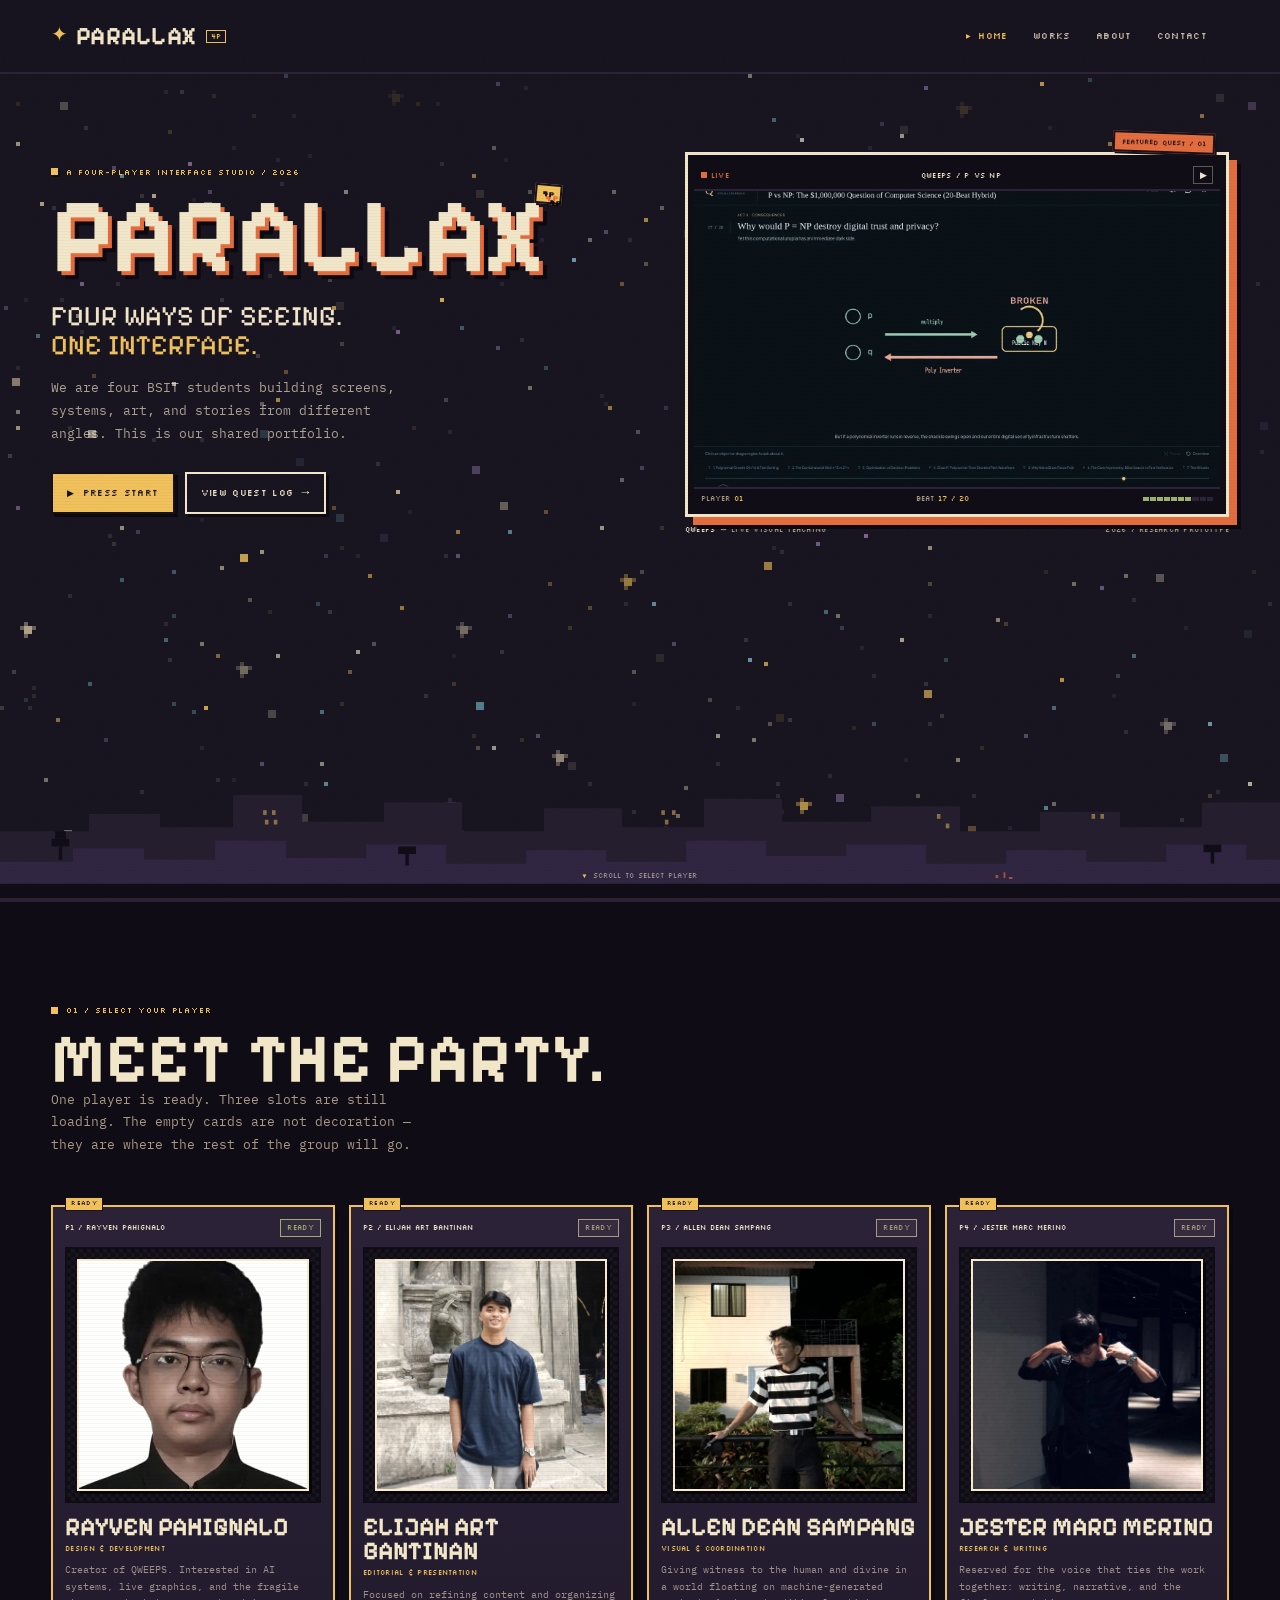
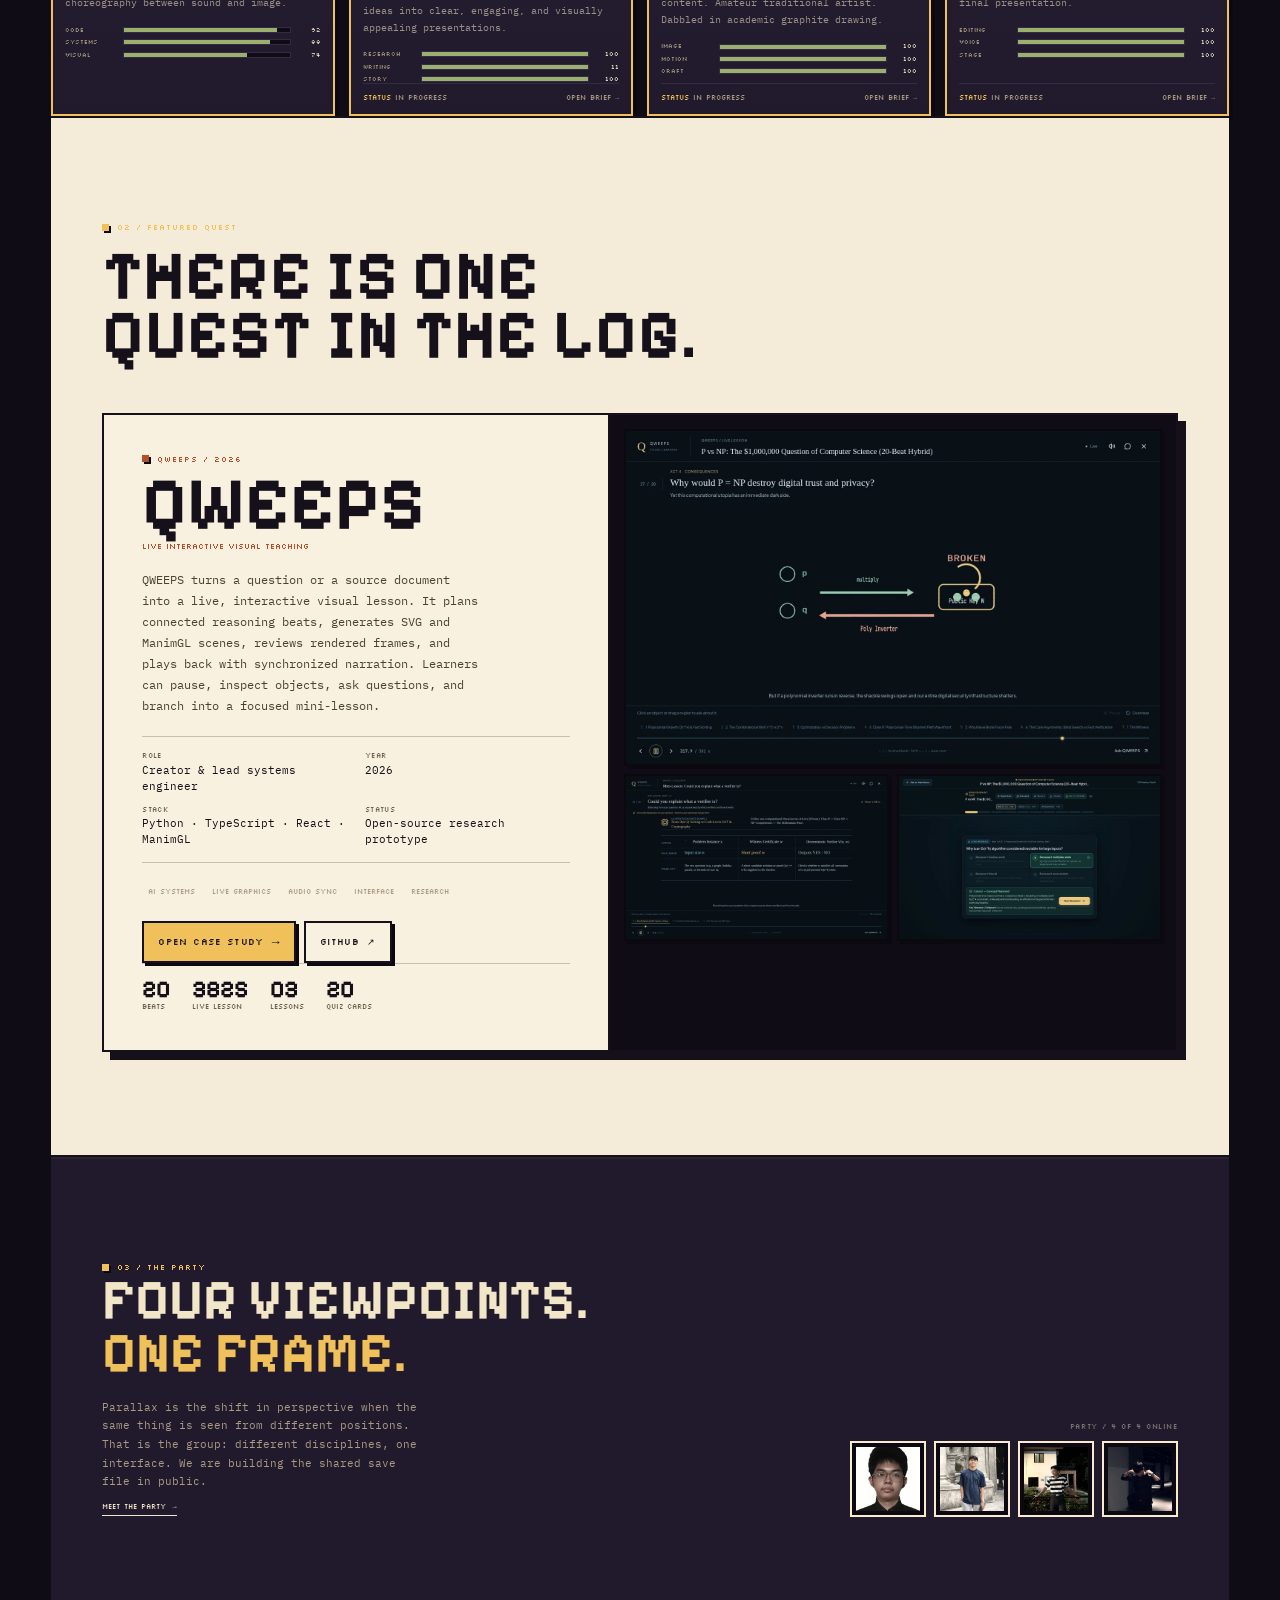
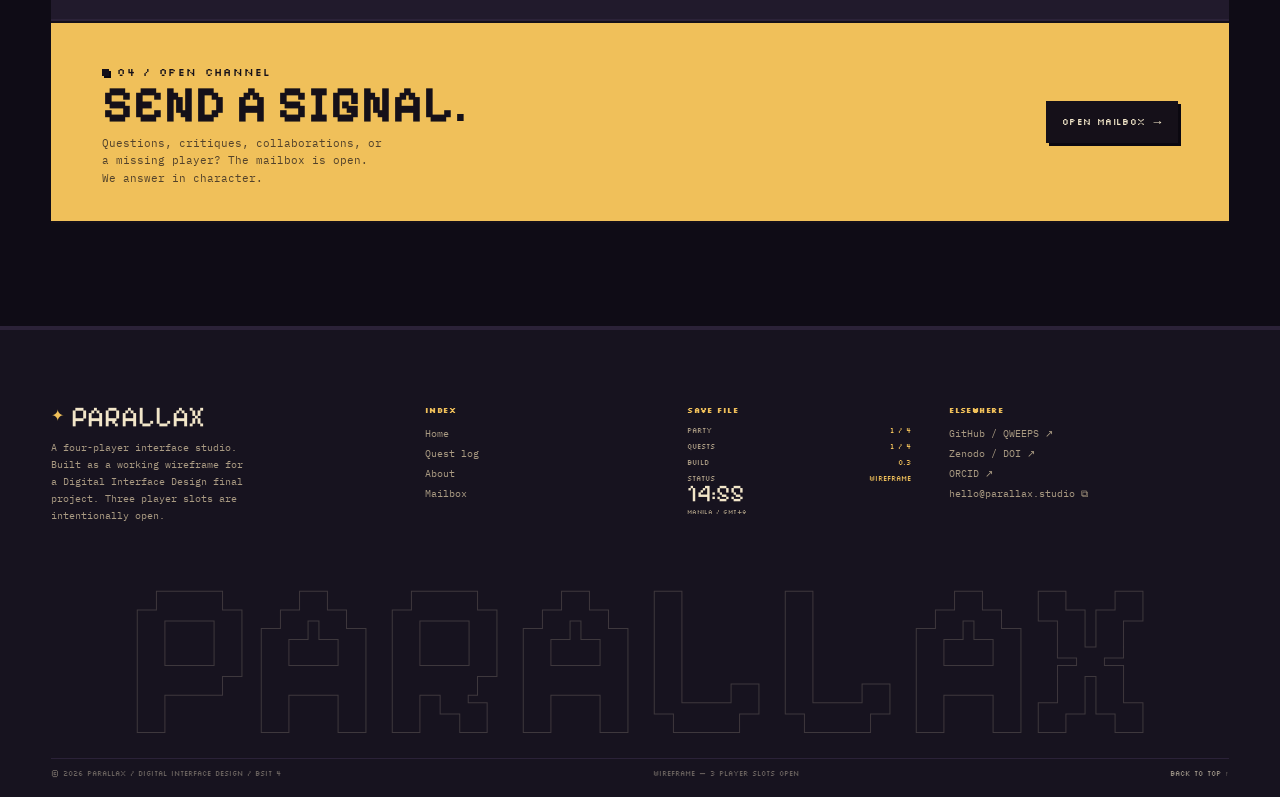
==== commit 2238963d: "Removed '4 / 4 players' divs and 'three open slots' section" ====
--- a/index.html
+++ b/index.html
@@ -56,16 +56,11 @@
           <p class="eyebrow hero-kicker">A four-player interface studio / 2026</p>
           <h1 class="hero-title" aria-label="Parallax">PARALLAX<span class="title-4p" aria-hidden="true">4P</span></h1>
           <p class="hero-tagline">FOUR WAYS OF SEEING.<br><span>ONE INTERFACE.</span></p>
-          <p class="hero-desc">We are four BSIT students building screens, systems, and stories from different angles. This is our shared save file — one quest complete, three players still loading.</p>
+          <p class="hero-desc">We are four BSIT students building screens, systems, art, and stories from different angles. This is our shared portfolio.</p>
 
           <div class="hero-actions">
             <a class="btn btn-primary press-start" href="#party"><span aria-hidden="true">▶</span> PRESS START</a>
             <a class="btn btn-ghost" href="works.html">VIEW QUEST LOG <span class="arrow" aria-hidden="true">→</span></a>
-          </div>
-
-          <div class="save-meter" role="group" aria-label="Save file progress: one of four players ready">
-            <div class="save-meter-top"><span>SAVE FILE / PARALLAX.SAV</span><span><b>1 / 4</b> PLAYERS</span></div>
-            <div class="save-segments" aria-hidden="true"><span class="on"></span><span></span><span></span><span></span></div>
           </div>
         </div>
 
@@ -132,11 +127,6 @@
             <h2 class="h2">MEET THE PARTY.</h2>
             <p class="section-intro">One player is ready. Three slots are still loading. The empty cards are not decoration — they are where the rest of the group will go.</p>
           </div>
-          <div class="party-progress" role="group" aria-label="Party status: one of four players ready">
-            <span>PARTY STATUS</span>
-            <span class="pips" aria-hidden="true"><span class="on"></span><span></span><span></span><span></span></span>
-            <span><b>1 / 4</b> READY</span>
-          </div>
         </div>
 
         <div class="party-grid">
@@ -153,62 +143,56 @@
               <div class="stat-line"><span>SYSTEMS</span><span class="track"><span style="width:88%"></span></span><span class="num">88</span></div>
               <div class="stat-line"><span>VISUAL</span><span class="track"><span style="width:74%"></span></span><span class="num">74</span></div>
             </div>
-            <span class="player-foot"><span><b>QUEST 01</b> COMPLETE</span><span>VIEW PROFILE →</span></span>
           </a>
 
-          <a class="player-card reveal" href="works.html#slots" data-slot="02" data-role="Research &amp; Writing">
-            <span class="player-top"><span class="p-id">P2 / ELIJAH ART BANTINAN</span><span class="chip chip-locked">LOCKED</span></span>
-            <span class="avatar-stage">
-              <span class="lock-mark" aria-hidden="true">?</span>
-              <img src="assets/img/players/Bantinan.jpg" alt="Elijah Art Bantinan" width="16" height="16">
+          <a class="player-card is-open reveal" href="works.html#slots" data-slot="02" data-role="Research &amp; Writing">
+            <span class="player-top"><span class="p-id">P2 / ELIJAH ART BANTINAN</span><span class="chip chip-locked">READY</span></span>
+            <span class="avatar-stage is-photo">
+              <img class="player-photo" src="assets/img/players/Bantinan.jpg" alt="Elijah Art Bantinan" width="413" height="532">
             </span>
             <h3 class="player-name">ELIJAH ART BANTINAN</h3>
             <p class="player-role">Editorial &amp; presentation</p>
             <p class="player-bio">Focused on refining content and organizing ideas into clear, engaging, and visually appealing presentations.</p>
             <div class="player-stats" aria-hidden="true">
-              <div class="stat-line"><span>RESEARCH</span><span class="track"><span></span></span><span class="num">??</span></div>
-              <div class="stat-line"><span>WRITING</span><span class="track"><span></span></span><span class="num">??</span></div>
-              <div class="stat-line"><span>STORY</span><span class="track"><span></span></span><span class="num">??</span></div>
+              <div class="stat-line"><span>RESEARCH</span><span class="track"><span></span></span><span class="num">100</span></div>
+              <div class="stat-line"><span>WRITING</span><span class="track"><span></span></span><span class="num">11</span></div>
+              <div class="stat-line"><span>STORY</span><span class="track"><span></span></span><span class="num">100</span></div>
             </div>
             <span class="player-foot"><span><b>STATUS</b> IN PROGRESS</span><span>OPEN BRIEF →</span></span>
           </a>
 
-          <a class="player-card reveal" href="works.html#slots" data-slot="03" data-role="Visual &amp; Motion">
-            <span class="player-top"><span class="p-id">P3 / ALLEN DEAN SAMPANG</span><span class="chip chip-locked">LOCKED</span></span>
-            <span class="avatar-stage">
-              <span class="lock-mark" aria-hidden="true">?</span>
-              <img src="assets/img/players/Sampang.avif" alt="Allen Dean Sampang" width="16" height="16">
+          <a class="player-card is-open reveal" href="works.html#slots" data-slot="03" data-role="Visual &amp; Motion">
+            <span class="player-top"><span class="p-id">P3 / ALLEN DEAN SAMPANG</span><span class="chip chip-locked">READY</span></span>
+            <span class="avatar-stage is-photo">
+              <img class="player-photo" src="assets/img/players/Sampang.avif" alt="Allen Dean Sampang" width="413" height="532">
             </span>
             <h3 class="player-name">ALLEN DEAN SAMPANG</h3>
             <p class="player-role">Visual &amp; coordination</p>
             <p class="player-bio">Giving witness to the human and divine in a world floating on machine-generated content. Amateur traditional artist. Dabbled in academic graphite drawing.</p>
             <div class="player-stats" aria-hidden="true">
-              <div class="stat-line"><span>IMAGE</span><span class="track"><span></span></span><span class="num">??</span></div>
-              <div class="stat-line"><span>MOTION</span><span class="track"><span></span></span><span class="num">??</span></div>
-              <div class="stat-line"><span>CRAFT</span><span class="track"><span></span></span><span class="num">??</span></div>
+              <div class="stat-line"><span>IMAGE</span><span class="track"><span></span></span><span class="num">100</span></div>
+              <div class="stat-line"><span>MOTION</span><span class="track"><span></span></span><span class="num">100</span></div>
+              <div class="stat-line"><span>CRAFT</span><span class="track"><span></span></span><span class="num">100</span></div>
             </div>
             <span class="player-foot"><span><b>STATUS</b> IN PROGRESS</span><span>OPEN BRIEF →</span></span>
           </a>
 
-          <a class="player-card reveal" href="works.html#slots" data-slot="04" data-role="Editorial &amp; Presentation">
-            <span class="player-top"><span class="p-id">P4 / JESTER MARC MERINO</span><span class="chip chip-locked">LOCKED</span></span>
-            <span class="avatar-stage">
-              <span class="lock-mark" aria-hidden="true">?</span>
-              <img src="assets/img/players/Merino.jpg" alt="Jester Marc Merino" width="16" height="16">
+          <a class="player-card is-open reveal" href="works.html#slots" data-slot="04" data-role="Editorial &amp; Presentation">
+            <span class="player-top"><span class="p-id">P4 / JESTER MARC MERINO</span><span class="chip chip-locked">READY</span></span>
+            <span class="avatar-stage is-photo">
+              <img class="player-photo" src="assets/img/players/Merino.jpg" alt="Jester Marc Merino" width="413" height="532">
             </span>
             <h3 class="player-name">JESTER MARC MERINO</h3>
             <p class="player-role">Research &amp; writing</p>
             <p class="player-bio">Reserved for the voice that ties the work together: writing, narrative, and the final presentation.</p>
             <div class="player-stats" aria-hidden="true">
-              <div class="stat-line"><span>EDITING</span><span class="track"><span></span></span><span class="num">??</span></div>
-              <div class="stat-line"><span>VOICE</span><span class="track"><span></span></span><span class="num">??</span></div>
-              <div class="stat-line"><span>STAGE</span><span class="track"><span></span></span><span class="num">??</span></div>
+              <div class="stat-line"><span>EDITING</span><span class="track"><span></span></span><span class="num">100</span></div>
+              <div class="stat-line"><span>VOICE</span><span class="track"><span></span></span><span class="num">100</span></div>
+              <div class="stat-line"><span>STAGE</span><span class="track"><span></span></span><span class="num">100</span></div>
             </div>
             <span class="player-foot"><span><b>STATUS</b> IN PROGRESS</span><span>OPEN BRIEF →</span></span>
           </a>
         </div>
-      </div>
-    </section>
 
     <!-- ================= FEATURED QUEST ================= -->
     <section class="section featured-section" id="featured">
@@ -218,7 +202,6 @@
             <p class="eyebrow">02 / Featured quest</p>
             <h2 class="h2">THERE IS ONE<br>QUEST IN THE LOG.</h2>
           </div>
-          <span class="stamp">Quest 01 / Complete</span>
         </div>
 
         <div class="featured-panel reveal">
@@ -267,84 +250,23 @@
       </div>
     </section>
 
-    <!-- ================= OPEN SLOTS ================= -->
-    <section class="section section-panel slots-section" id="slots">
-      <div class="wrap">
-        <div class="section-head">
-          <div>
-            <p class="eyebrow">03 / Open slots</p>
-            <h2 class="h2">THREE PLAYERS<br>STILL LOADING.</h2>
-          </div>
-          <p class="section-intro">The portfolio is designed for four. Three slots stay empty until the rest of the party submits. That is the point of the wireframe: the structure is real, the content is pending.</p>
-        </div>
-
-        <div class="slot-list">
-          <div class="slot-row reveal">
-            <span class="slot-num">02</span>
-            <div class="slot-main">
-              <h3>Research &amp; writing</h3>
-              <p class="slot-role">Suggested role / open</p>
-              <p class="slot-note">A profile, a project, three images, and the story behind it.</p>
-            </div>
-            <button class="btn btn-ghost btn-sm slot-action" type="button" data-slot="02" data-role="Research &amp; Writing">OPEN BRIEF →</button>
-          </div>
-
-          <div class="slot-row reveal">
-            <span class="slot-num">03</span>
-            <div class="slot-main">
-              <h3>Visual &amp; motion</h3>
-              <p class="slot-role">Suggested role / open</p>
-              <p class="slot-note">Stills, edits, experiments, or a visual system in progress.</p>
-            </div>
-            <button class="btn btn-ghost btn-sm slot-action" type="button" data-slot="03" data-role="Visual &amp; Motion">OPEN BRIEF →</button>
-          </div>
-
-          <div class="slot-row reveal">
-            <span class="slot-num">04</span>
-            <div class="slot-main">
-              <h3>Editorial &amp; presentation</h3>
-              <p class="slot-role">Suggested role / open</p>
-              <p class="slot-note">The voice, the narrative, and the final room. Still open.</p>
-            </div>
-            <button class="btn btn-ghost btn-sm slot-action" type="button" data-slot="04" data-role="Editorial &amp; Presentation">OPEN BRIEF →</button>
-          </div>
-        </div>
-
-        <div class="submission-panel reveal">
-          <div>
-            <p class="eyebrow">How to fill a slot</p>
-            <h3>READY TO JOIN THE PARTY?</h3>
-            <ol class="steps-mini">
-              <li><b>01</b><span>Send three project images at least 1600px wide, plus a portrait or avatar.</span></li>
-              <li><b>02</b><span>Write a 120-word bio and a 150-word project statement. Keep it specific.</span></li>
-              <li><b>03</b><span>Add your role, tools, year, and links. We will place the work in the layout.</span></li>
-            </ol>
-          </div>
-          <div class="submission-actions">
-            <button class="btn btn-primary" type="button" data-slot="00" data-role="All open slots" data-copy-brief>COPY SUBMISSION BRIEF</button>
-            <a class="btn btn-ghost" href="contact.html">PING THE STUDIO →</a>
-          </div>
-        </div>
-      </div>
-    </section>
-
     <!-- ================= MANIFESTO ================= -->
     <section class="section manifesto-section">
       <div class="wrap">
         <div class="manifesto-grid">
           <div>
-            <p class="eyebrow">04 / The party</p>
+            <p class="eyebrow">03 / The party</p>
             <h2 class="manifesto-quote">FOUR VIEWPOINTS.<br><span>ONE FRAME.</span></h2>
-            <p class="manifesto-copy">Parallax is the shift in perspective when the same thing is seen from different positions. That is the group: different disciplines, one interface. We are building the shared save file in public — including the empty slots.</p>
+            <p class="manifesto-copy">Parallax is the shift in perspective when the same thing is seen from different positions. That is the group: different disciplines, one interface. We are building the shared save file in public.</p>
             <a class="text-link" href="about.html">MEET THE PARTY <span aria-hidden="true">→</span></a>
           </div>
           <div class="mini-party-wrap">
-            <p class="micro">PARTY / 1 OF 4 ONLINE</p>
+            <p class="micro">PARTY / 4 OF 4 ONLINE</p>
             <div class="mini-party" role="group" aria-label="Four player avatars; three are still locked">
-              <img class="is-photo" src="assets/img/players/rayven-pahignalo.webp" alt="Rayven Pahignalo" width="413" height="532">
-              <img class="is-locked" src="assets/img/avatars/player-02.svg" alt="Locked player two" width="16" height="16">
-              <img class="is-locked" src="assets/img/avatars/player-03.svg" alt="Locked player three" width="16" height="16">
-              <img class="is-locked" src="assets/img/avatars/player-04.svg" alt="Locked player four" width="16" height="16">
+              <img class="is-photo" src="assets/img/players/rayven-pahignalo.webp" alt="Rayven Pahignalo" width="413" height="413">
+              <img class="is-photo" src="assets/img/players/Bantinan.jpg" alt="Elijah Art Bantinan" width="16" height="16">
+              <img class="is-photo" src="assets/img/players/Sampang.avif" alt="Allen Dean Sampang" width="16" height="16">
+              <img class="is-photo" src="assets/img/players/Merino.jpg" alt="Jester Marc Merino" width="16" height="16">
             </div>
           </div>
         </div>
@@ -356,7 +278,7 @@
       <div class="wrap">
         <div class="contact-band-inner">
           <div>
-            <p class="eyebrow">05 / Open channel</p>
+            <p class="eyebrow">04 / Open channel</p>
             <h2>SEND A SIGNAL.</h2>
             <p>Questions, critiques, collaborations, or a missing player? The mailbox is open. We answer in character.</p>
           </div>
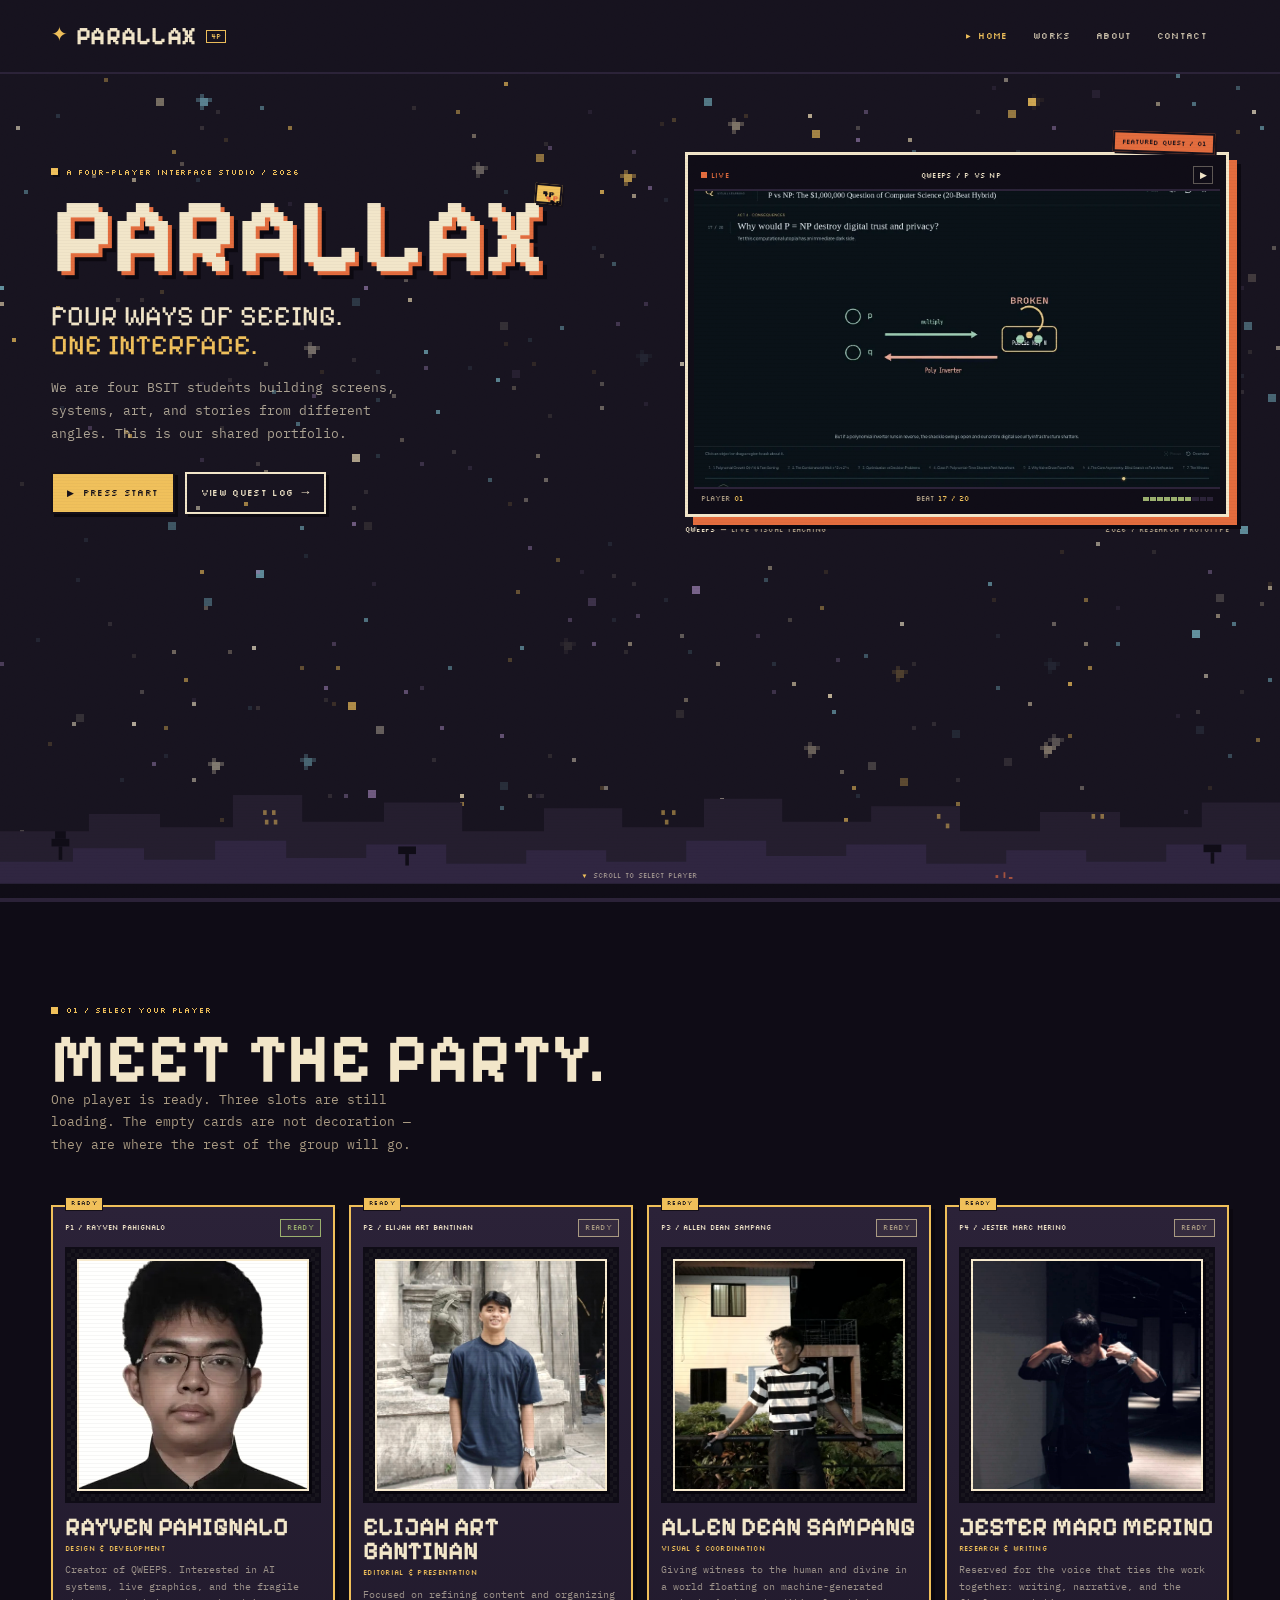
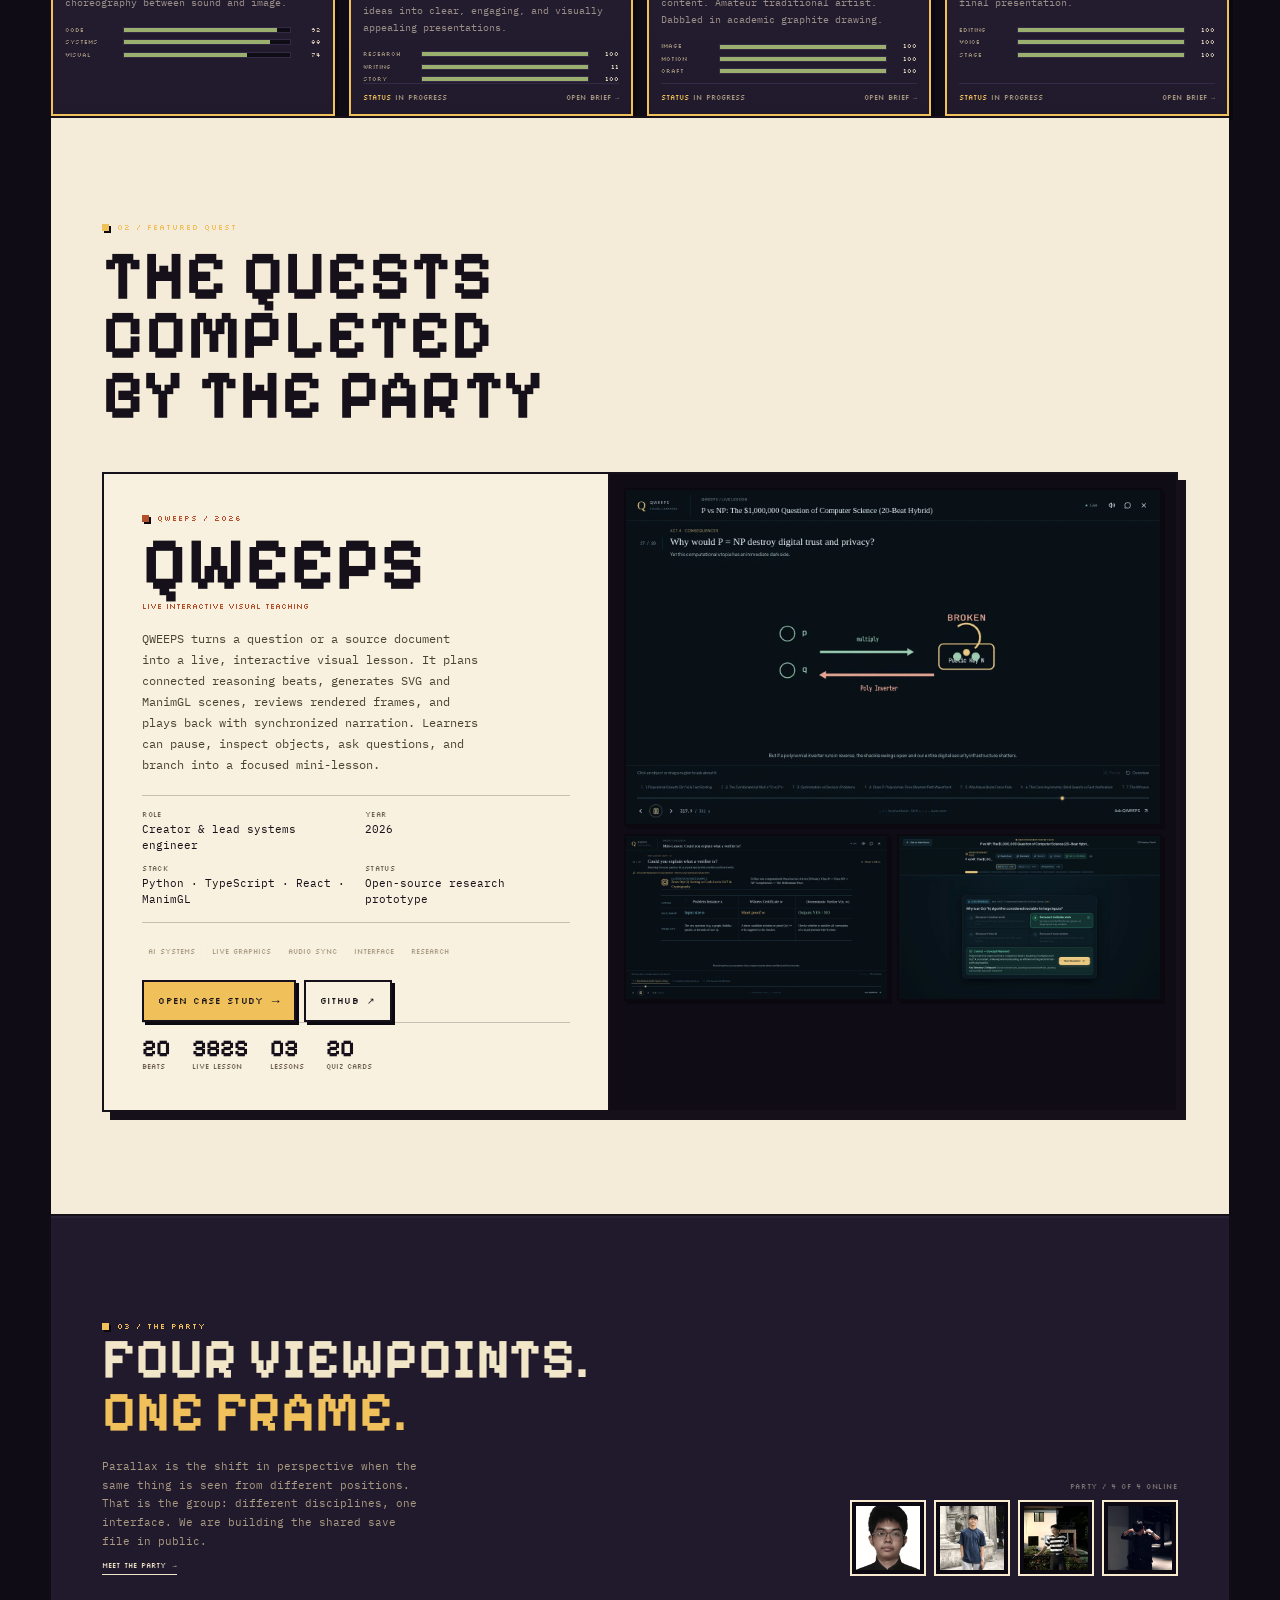
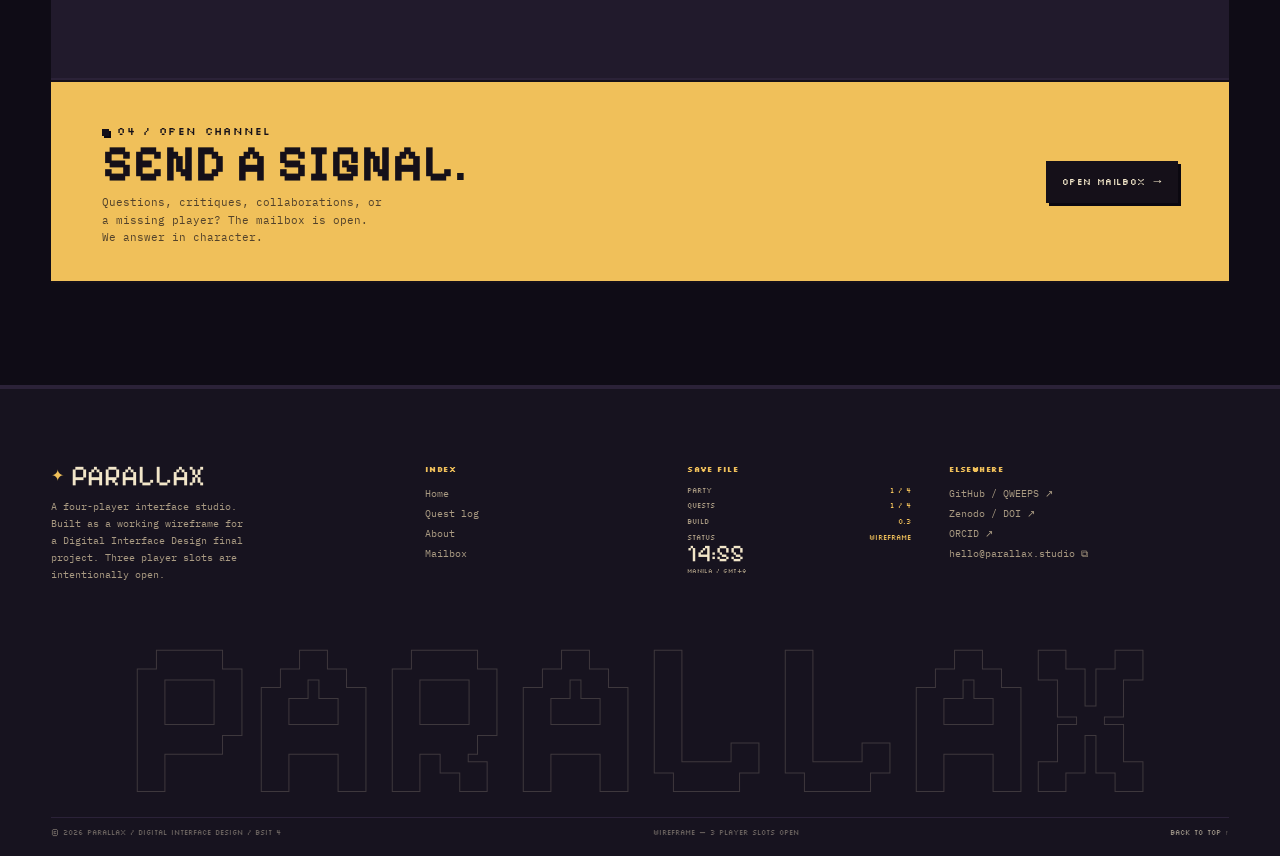
==== commit 7764e1ea: "Modify AI-generated headers to use more natural language" ====
--- a/index.html
+++ b/index.html
@@ -200,7 +200,7 @@
         <div class="section-head">
           <div>
             <p class="eyebrow">02 / Featured quest</p>
-            <h2 class="h2">THERE IS ONE<br>QUEST IN THE LOG.</h2>
+            <h2 class="h2">THE QUESTS COMPLETED<br>BY THE PARTY</h2>
           </div>
         </div>
 
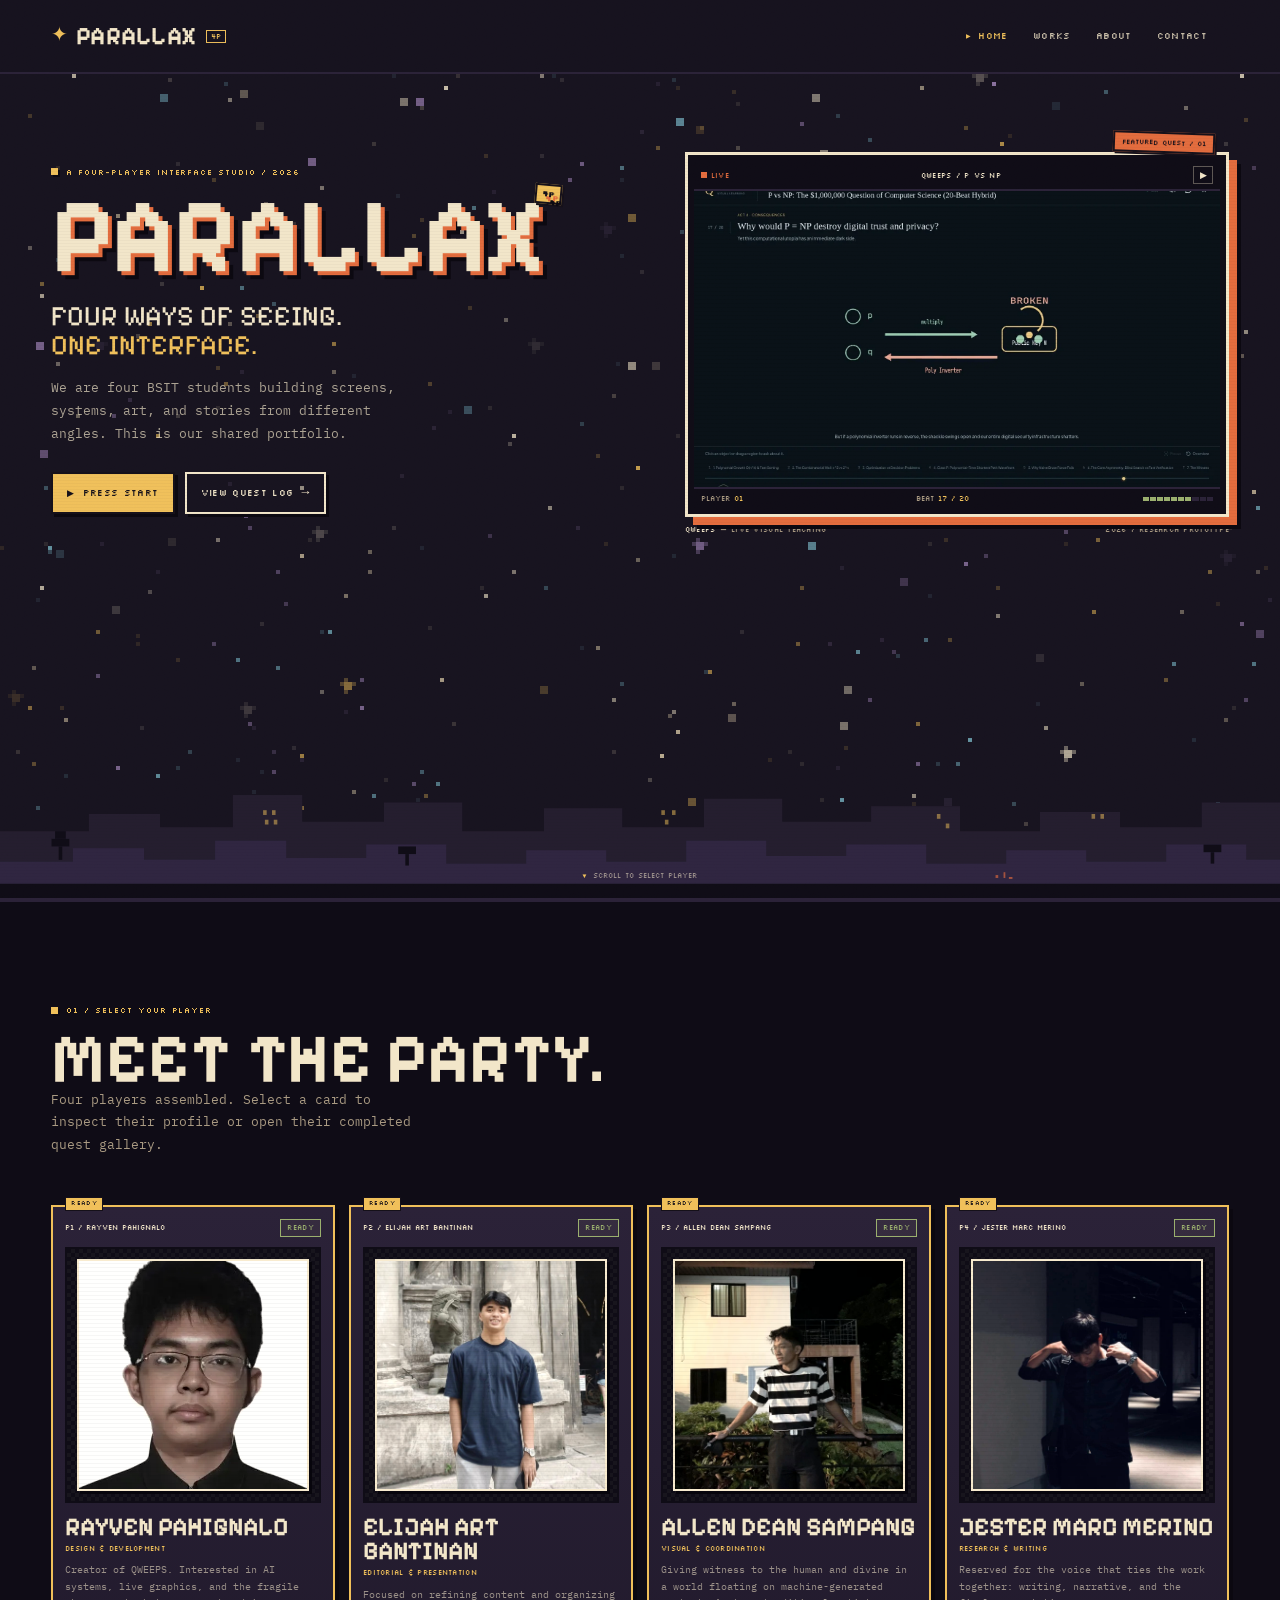
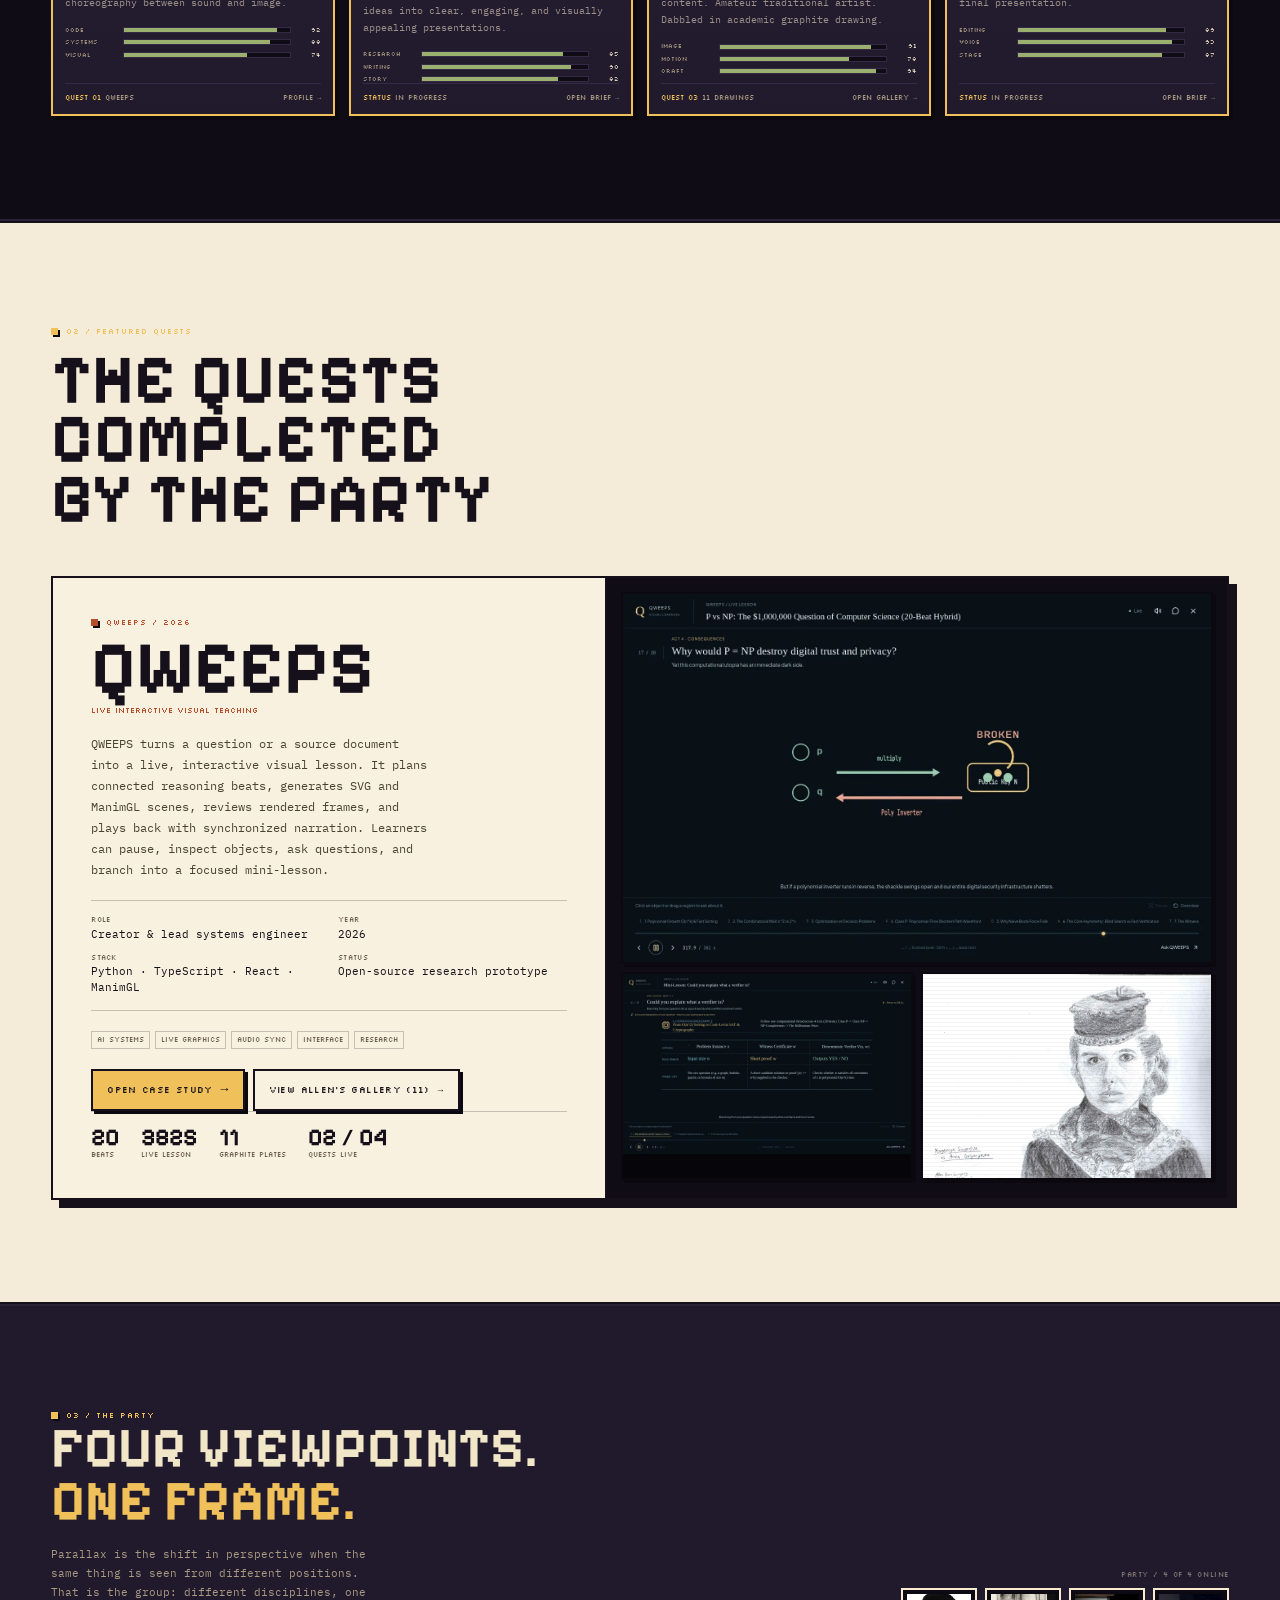
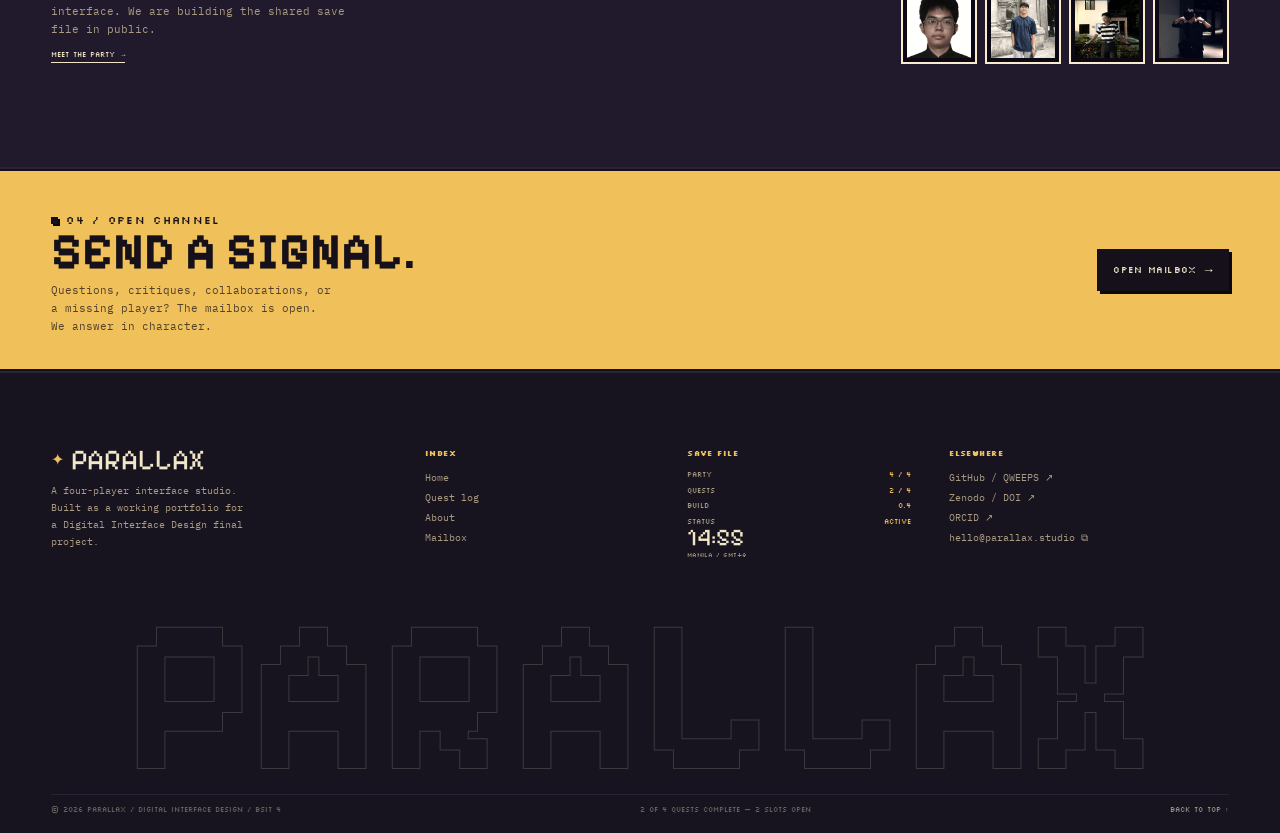
==== commit bdd8cdc1: "Add graphite drawings of Allen" ====
--- a/index.html
+++ b/index.html
@@ -4,10 +4,10 @@
   <meta charset="utf-8">
   <meta name="viewport" content="width=device-width, initial-scale=1">
   <title>PARALLAX — A four-player interface studio</title>
-  <meta name="description" content="PARALLAX is a four-player interface studio. One completed quest, three open slots, and a shared portfolio by four BSIT students.">
+  <meta name="description" content="PARALLAX is a four-player interface studio. Two completed quests, two open slots, and a shared portfolio by four BSIT students.">
   <meta name="theme-color" content="#17131f">
   <meta property="og:title" content="PARALLAX — A four-player interface studio">
-  <meta property="og:description" content="Four ways of seeing. One interface. A group portfolio with one completed quest and three slots still loading.">
+  <meta property="og:description" content="Four ways of seeing. One interface. A group portfolio with completed quests and shared studio craft.">
   <meta property="og:type" content="website">
   <meta property="og:image" content="assets/img/og.png">
   <meta name="twitter:card" content="summary_large_image">
@@ -35,7 +35,7 @@
         <a href="about.html">About</a>
         <a href="contact.html">Contact</a>
         <a class="btn btn-primary btn-sm mobile-only" href="work-qweeps.html">Featured quest →</a>
-        <p class="nav-status">PARTY 1 OF 4 READY <span>BUILD 0.3</span></p>
+        <p class="nav-status">PARTY 4 OF 4 READY <span>BUILD 0.4</span></p>
       </nav>
 
       <div class="header-tools">
@@ -125,7 +125,7 @@
           <div>
             <p class="eyebrow">01 / Select your player</p>
             <h2 class="h2">MEET THE PARTY.</h2>
-            <p class="section-intro">One player is ready. Three slots are still loading. The empty cards are not decoration — they are where the rest of the group will go.</p>
+            <p class="section-intro">Four players assembled. Select a card to inspect their profile or open their completed quest gallery.</p>
           </div>
         </div>
 
@@ -143,63 +143,66 @@
               <div class="stat-line"><span>SYSTEMS</span><span class="track"><span style="width:88%"></span></span><span class="num">88</span></div>
               <div class="stat-line"><span>VISUAL</span><span class="track"><span style="width:74%"></span></span><span class="num">74</span></div>
             </div>
+            <span class="player-foot"><span><b>QUEST 01</b> QWEEPS</span><span>PROFILE →</span></span>
           </a>
 
           <a class="player-card is-open reveal" href="works.html#slots" data-slot="02" data-role="Research &amp; Writing">
-            <span class="player-top"><span class="p-id">P2 / ELIJAH ART BANTINAN</span><span class="chip chip-locked">READY</span></span>
+            <span class="player-top"><span class="p-id">P2 / ELIJAH ART BANTINAN</span><span class="chip chip-ready">READY</span></span>
             <span class="avatar-stage is-photo">
               <img class="player-photo" src="assets/img/players/Bantinan.jpg" alt="Elijah Art Bantinan" width="413" height="532">
             </span>
             <h3 class="player-name">ELIJAH ART BANTINAN</h3>
             <p class="player-role">Editorial &amp; presentation</p>
             <p class="player-bio">Focused on refining content and organizing ideas into clear, engaging, and visually appealing presentations.</p>
-            <div class="player-stats" aria-hidden="true">
-              <div class="stat-line"><span>RESEARCH</span><span class="track"><span></span></span><span class="num">100</span></div>
-              <div class="stat-line"><span>WRITING</span><span class="track"><span></span></span><span class="num">11</span></div>
-              <div class="stat-line"><span>STORY</span><span class="track"><span></span></span><span class="num">100</span></div>
+            <div class="player-stats">
+              <div class="stat-line"><span>RESEARCH</span><span class="track"><span style="width:85%"></span></span><span class="num">85</span></div>
+              <div class="stat-line"><span>WRITING</span><span class="track"><span style="width:90%"></span></span><span class="num">90</span></div>
+              <div class="stat-line"><span>STORY</span><span class="track"><span style="width:82%"></span></span><span class="num">82</span></div>
             </div>
             <span class="player-foot"><span><b>STATUS</b> IN PROGRESS</span><span>OPEN BRIEF →</span></span>
           </a>
 
-          <a class="player-card is-open reveal" href="works.html#slots" data-slot="03" data-role="Visual &amp; Motion">
-            <span class="player-top"><span class="p-id">P3 / ALLEN DEAN SAMPANG</span><span class="chip chip-locked">READY</span></span>
+          <a class="player-card is-open reveal" href="work-allen.html">
+            <span class="player-top"><span class="p-id">P3 / ALLEN DEAN SAMPANG</span><span class="chip chip-ready">READY</span></span>
             <span class="avatar-stage is-photo">
               <img class="player-photo" src="assets/img/players/Sampang.avif" alt="Allen Dean Sampang" width="413" height="532">
             </span>
             <h3 class="player-name">ALLEN DEAN SAMPANG</h3>
             <p class="player-role">Visual &amp; coordination</p>
             <p class="player-bio">Giving witness to the human and divine in a world floating on machine-generated content. Amateur traditional artist. Dabbled in academic graphite drawing.</p>
-            <div class="player-stats" aria-hidden="true">
-              <div class="stat-line"><span>IMAGE</span><span class="track"><span></span></span><span class="num">100</span></div>
-              <div class="stat-line"><span>MOTION</span><span class="track"><span></span></span><span class="num">100</span></div>
-              <div class="stat-line"><span>CRAFT</span><span class="track"><span></span></span><span class="num">100</span></div>
-            </div>
-            <span class="player-foot"><span><b>STATUS</b> IN PROGRESS</span><span>OPEN BRIEF →</span></span>
+            <div class="player-stats">
+              <div class="stat-line"><span>IMAGE</span><span class="track"><span style="width:91%"></span></span><span class="num">91</span></div>
+              <div class="stat-line"><span>MOTION</span><span class="track"><span style="width:78%"></span></span><span class="num">78</span></div>
+              <div class="stat-line"><span>CRAFT</span><span class="track"><span style="width:94%"></span></span><span class="num">94</span></div>
+            </div>
+            <span class="player-foot"><span><b>QUEST 03</b> 11 DRAWINGS</span><span>OPEN GALLERY →</span></span>
           </a>
 
           <a class="player-card is-open reveal" href="works.html#slots" data-slot="04" data-role="Editorial &amp; Presentation">
-            <span class="player-top"><span class="p-id">P4 / JESTER MARC MERINO</span><span class="chip chip-locked">READY</span></span>
+            <span class="player-top"><span class="p-id">P4 / JESTER MARC MERINO</span><span class="chip chip-ready">READY</span></span>
             <span class="avatar-stage is-photo">
               <img class="player-photo" src="assets/img/players/Merino.jpg" alt="Jester Marc Merino" width="413" height="532">
             </span>
             <h3 class="player-name">JESTER MARC MERINO</h3>
             <p class="player-role">Research &amp; writing</p>
             <p class="player-bio">Reserved for the voice that ties the work together: writing, narrative, and the final presentation.</p>
-            <div class="player-stats" aria-hidden="true">
-              <div class="stat-line"><span>EDITING</span><span class="track"><span></span></span><span class="num">100</span></div>
-              <div class="stat-line"><span>VOICE</span><span class="track"><span></span></span><span class="num">100</span></div>
-              <div class="stat-line"><span>STAGE</span><span class="track"><span></span></span><span class="num">100</span></div>
+            <div class="player-stats">
+              <div class="stat-line"><span>EDITING</span><span class="track"><span style="width:89%"></span></span><span class="num">89</span></div>
+              <div class="stat-line"><span>VOICE</span><span class="track"><span style="width:93%"></span></span><span class="num">93</span></div>
+              <div class="stat-line"><span>STAGE</span><span class="track"><span style="width:87%"></span></span><span class="num">87</span></div>
             </div>
             <span class="player-foot"><span><b>STATUS</b> IN PROGRESS</span><span>OPEN BRIEF →</span></span>
           </a>
         </div>
+      </div>
+    </section>
 
     <!-- ================= FEATURED QUEST ================= -->
     <section class="section featured-section" id="featured">
       <div class="wrap">
         <div class="section-head">
           <div>
-            <p class="eyebrow">02 / Featured quest</p>
+            <p class="eyebrow">02 / Featured quests</p>
             <h2 class="h2">THE QUESTS COMPLETED<br>BY THE PARTY</h2>
           </div>
         </div>
@@ -224,14 +227,14 @@
 
             <div class="featured-actions">
               <a class="btn btn-primary" href="work-qweeps.html">OPEN CASE STUDY <span class="arrow" aria-hidden="true">→</span></a>
-              <a class="btn btn-ghost" href="https://github.com/acceptance27/qweeps" target="_blank" rel="noopener">GITHUB <span aria-hidden="true">↗</span></a>
+              <a class="btn btn-ghost" style="color:var(--ink);border-color:var(--ink);" href="work-allen.html">VIEW ALLEN'S GALLERY (11) <span aria-hidden="true">→</span></a>
             </div>
 
             <div class="quest-stats">
               <span><b>20</b> beats</span>
               <span><b>382s</b> live lesson</span>
-              <span><b>03</b> lessons</span>
-              <span><b>20</b> quiz cards</span>
+              <span><b>11</b> graphite plates</span>
+              <span><b>02 / 04</b> quests live</span>
             </div>
           </div>
 
@@ -243,7 +246,7 @@
               <img src="assets/img/qweeps/branch.webp" alt="QWEEPS branch mini-lesson screen with a comparison table about verifiers." width="1440" height="900" decoding="async">
             </figure>
             <figure class="shot">
-              <img src="assets/img/qweeps/quiz.webp" alt="QWEEPS reinforcement quiz showing a multiple-choice question and a correct answer." width="1440" height="900" decoding="async">
+              <img src="assets/img/Allen-drawings/2_Anna-Grigoryevna.jpg" alt="Graphite portrait study of Anna Grigoryevna by Allen Dean Sampang" decoding="async">
             </figure>
           </div>
         </div>
@@ -262,11 +265,11 @@
           </div>
           <div class="mini-party-wrap">
             <p class="micro">PARTY / 4 OF 4 ONLINE</p>
-            <div class="mini-party" role="group" aria-label="Four player avatars; three are still locked">
+            <div class="mini-party" role="group" aria-label="Four player avatars">
               <img class="is-photo" src="assets/img/players/rayven-pahignalo.webp" alt="Rayven Pahignalo" width="413" height="413">
-              <img class="is-photo" src="assets/img/players/Bantinan.jpg" alt="Elijah Art Bantinan" width="16" height="16">
-              <img class="is-photo" src="assets/img/players/Sampang.avif" alt="Allen Dean Sampang" width="16" height="16">
-              <img class="is-photo" src="assets/img/players/Merino.jpg" alt="Jester Marc Merino" width="16" height="16">
+              <img class="is-photo" src="assets/img/players/Bantinan.jpg" alt="Elijah Art Bantinan" width="76" height="76">
+              <img class="is-photo" src="assets/img/players/Sampang.avif" alt="Allen Dean Sampang" width="76" height="76">
+              <img class="is-photo" src="assets/img/players/Merino.jpg" alt="Jester Marc Merino" width="76" height="76">
             </div>
           </div>
         </div>
@@ -293,7 +296,7 @@
       <div class="footer-grid">
         <div class="footer-col">
           <p class="footer-brand"><span class="brand-star" aria-hidden="true">✦</span> PARALLAX</p>
-          <p class="footer-blurb">A four-player interface studio. Built as a working wireframe for a Digital Interface Design final project. Three player slots are intentionally open.</p>
+          <p class="footer-blurb">A four-player interface studio. Built as a working portfolio for a Digital Interface Design final project.</p>
         </div>
         <div class="footer-col">
           <h3>Index</h3>
@@ -307,10 +310,10 @@
         <div class="footer-col">
           <h3>Save file</h3>
           <div class="footer-status">
-            <div class="line"><span>Party</span><b>1 / 4</b></div>
-            <div class="line"><span>Quests</span><b>1 / 4</b></div>
-            <div class="line"><span>Build</span><b>0.3</b></div>
-            <div class="line"><span>Status</span><b>WIREFRAME</b></div>
+            <div class="line"><span>Party</span><b>4 / 4</b></div>
+            <div class="line"><span>Quests</span><b>2 / 4</b></div>
+            <div class="line"><span>Build</span><b>0.4</b></div>
+            <div class="line"><span>Status</span><b>ACTIVE</b></div>
           </div>
           <p class="footer-clock" data-clock>--:--<small>Manila / GMT+8</small></p>
         </div>
@@ -329,7 +332,7 @@
 
       <div class="footer-bottom">
         <span>© 2026 PARALLAX / Digital Interface Design / BSIT 4</span>
-        <span>Wireframe — 3 player slots open</span>
+        <span>2 of 4 Quests Complete — 2 slots open</span>
         <a href="#start">Back to top ↑</a>
       </div>
     </div>
@@ -362,4 +365,4 @@
 
   <script src="assets/js/site.js" defer></script>
 </body>
-</html>
+</html>
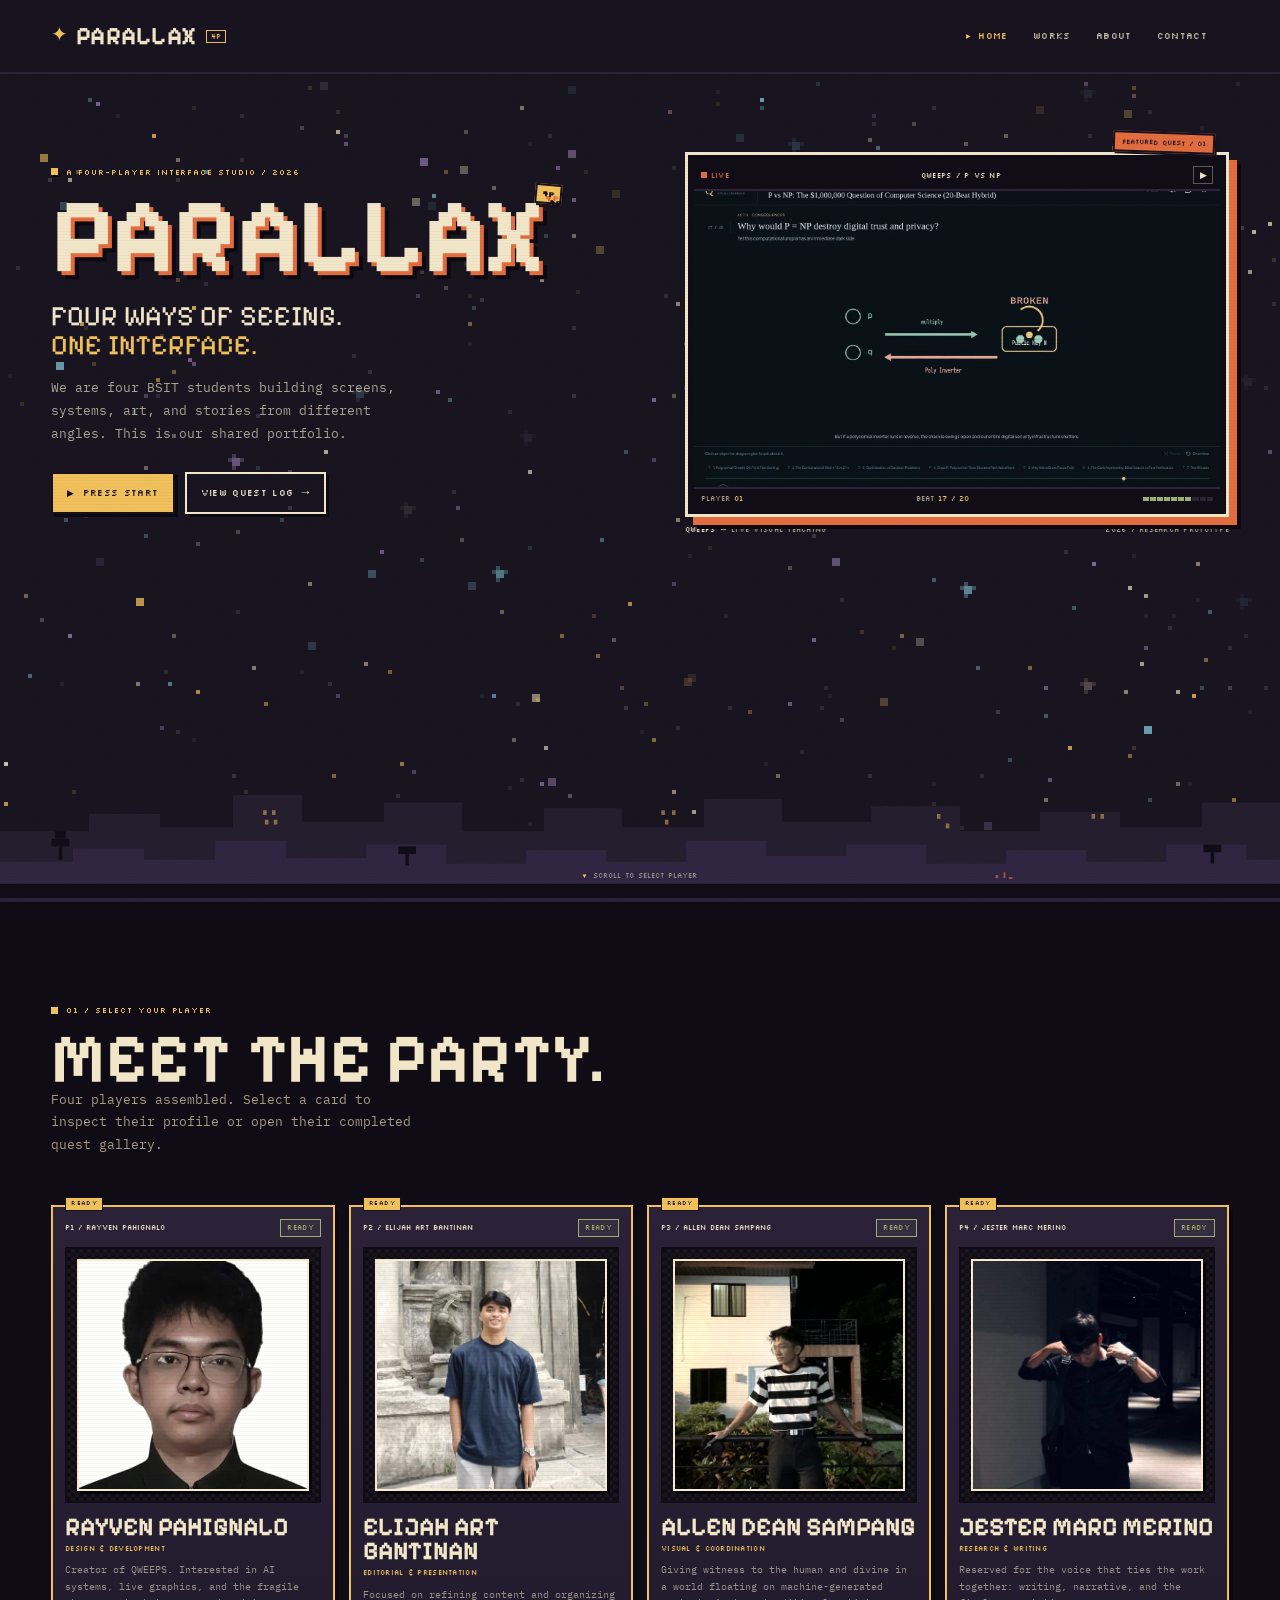
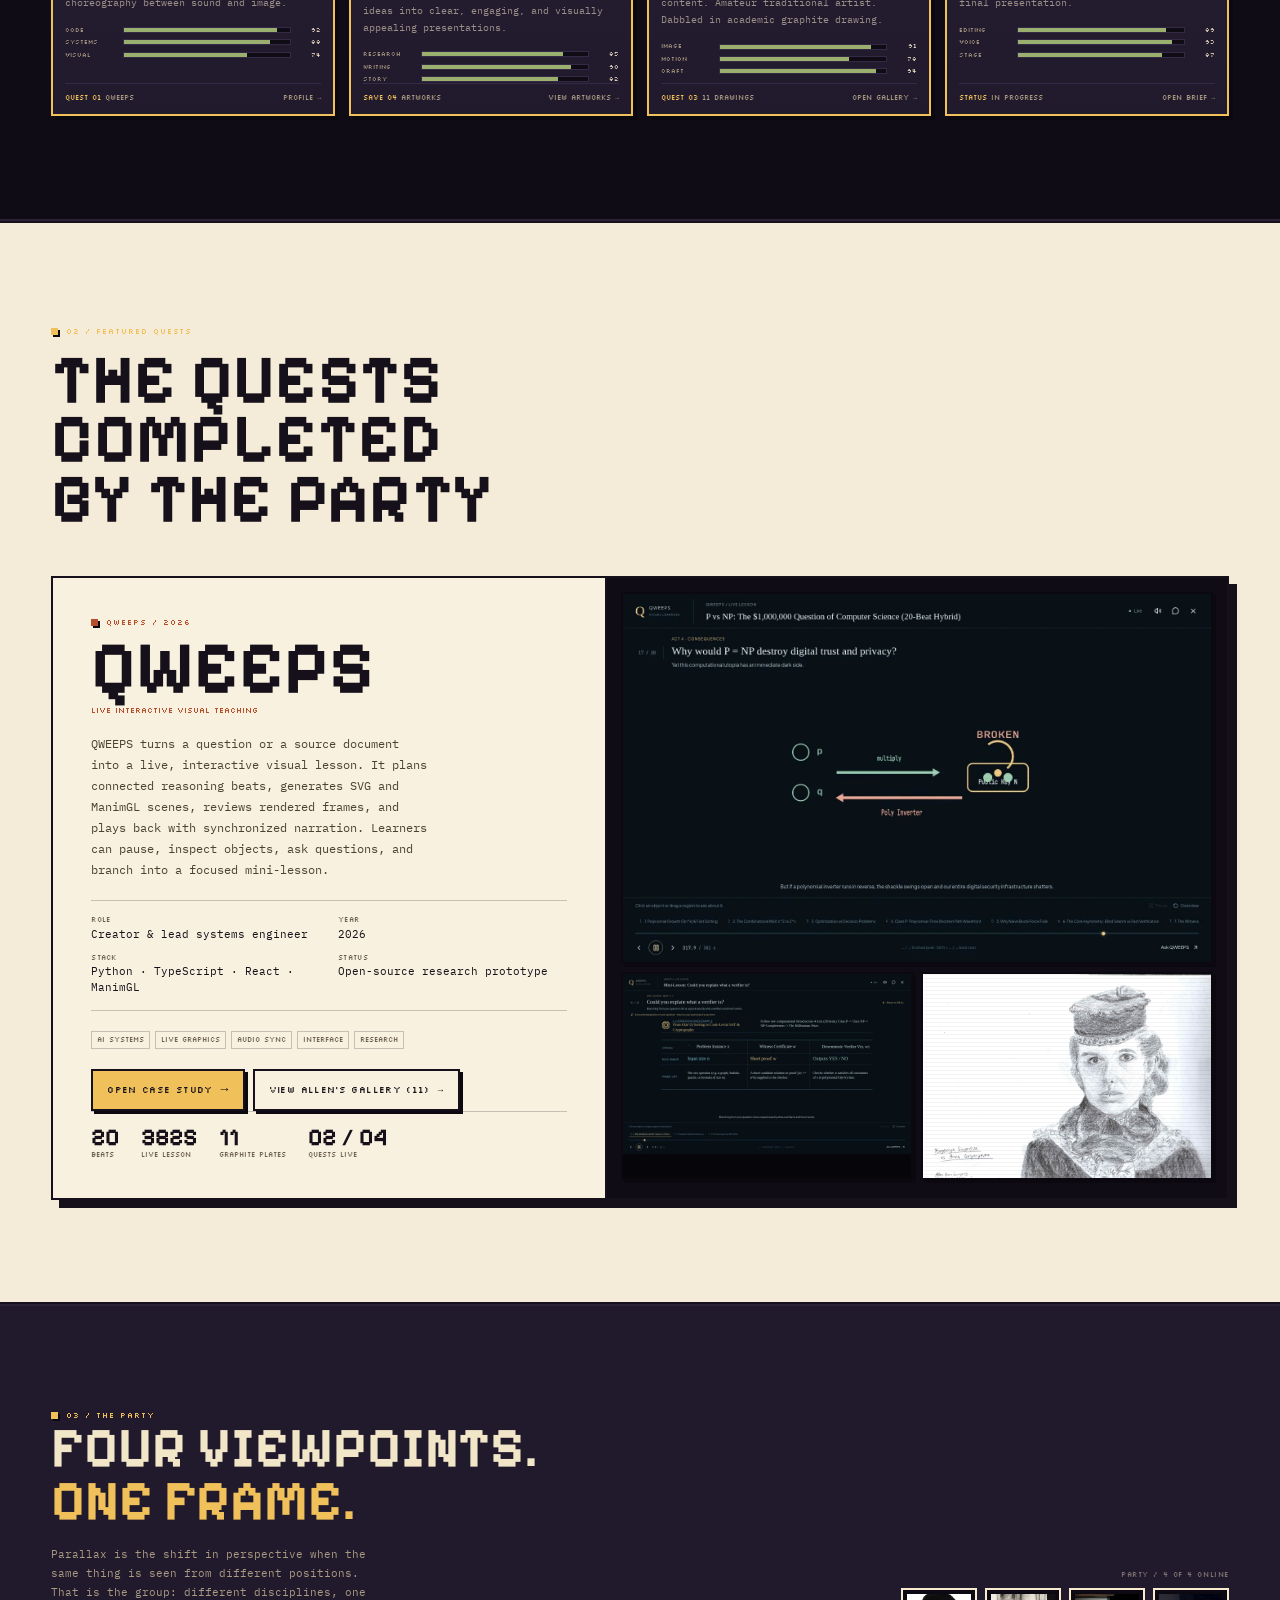
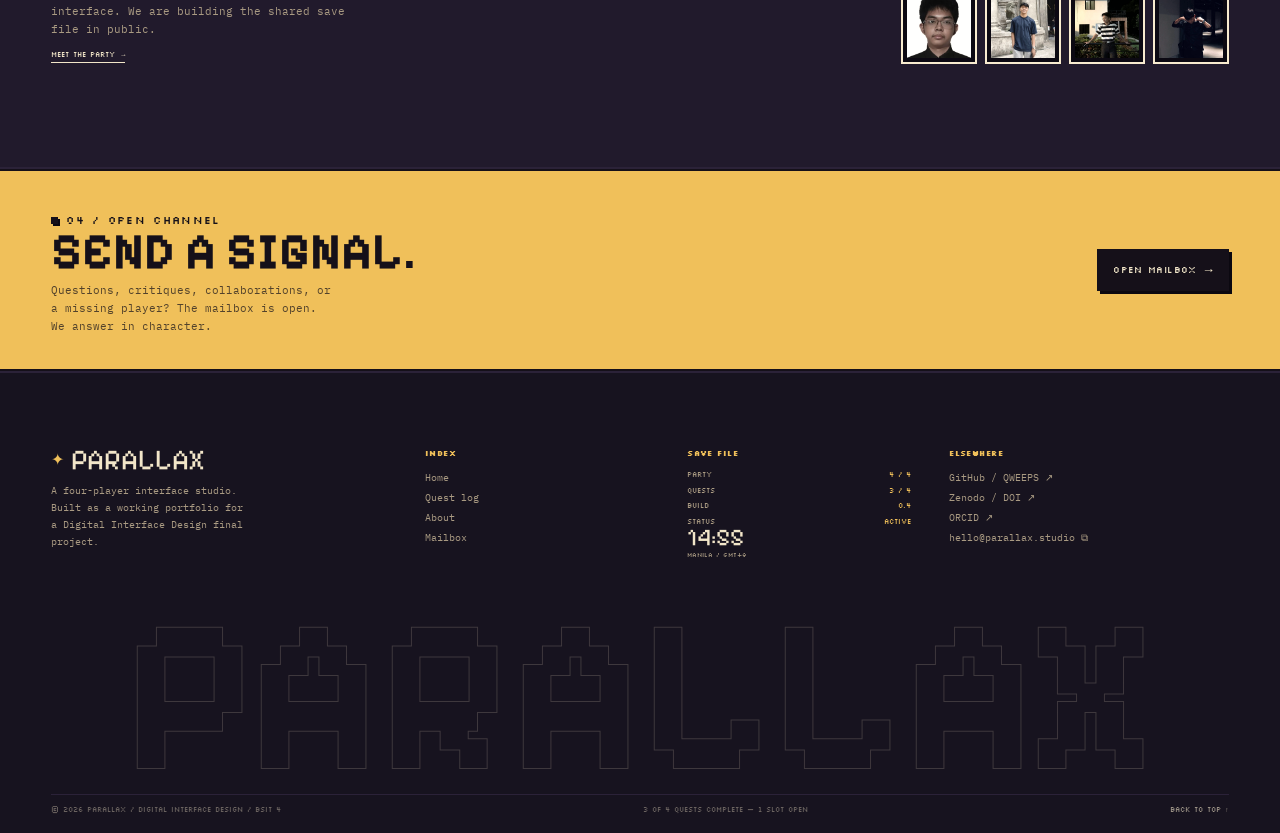
==== commit 0f1bf4e3: "Add Elijah Art Bantinan artworks to Save 04" ====
--- a/index.html
+++ b/index.html
@@ -146,7 +146,7 @@
             <span class="player-foot"><span><b>QUEST 01</b> QWEEPS</span><span>PROFILE →</span></span>
           </a>
 
-          <a class="player-card is-open reveal" href="works.html#slots" data-slot="02" data-role="Research &amp; Writing">
+          <a class="player-card is-open reveal" href="work-elijah.html">
             <span class="player-top"><span class="p-id">P2 / ELIJAH ART BANTINAN</span><span class="chip chip-ready">READY</span></span>
             <span class="avatar-stage is-photo">
               <img class="player-photo" src="assets/img/players/Bantinan.jpg" alt="Elijah Art Bantinan" width="413" height="532">
@@ -159,7 +159,7 @@
               <div class="stat-line"><span>WRITING</span><span class="track"><span style="width:90%"></span></span><span class="num">90</span></div>
               <div class="stat-line"><span>STORY</span><span class="track"><span style="width:82%"></span></span><span class="num">82</span></div>
             </div>
-            <span class="player-foot"><span><b>STATUS</b> IN PROGRESS</span><span>OPEN BRIEF →</span></span>
+            <span class="player-foot"><span><b>SAVE 04</b> ARTWORKS</span><span>VIEW ARTWORKS →</span></span>
           </a>
 
           <a class="player-card is-open reveal" href="work-allen.html">
@@ -311,7 +311,7 @@
           <h3>Save file</h3>
           <div class="footer-status">
             <div class="line"><span>Party</span><b>4 / 4</b></div>
-            <div class="line"><span>Quests</span><b>2 / 4</b></div>
+            <div class="line"><span>Quests</span><b>3 / 4</b></div>
             <div class="line"><span>Build</span><b>0.4</b></div>
             <div class="line"><span>Status</span><b>ACTIVE</b></div>
           </div>
@@ -332,7 +332,7 @@
 
       <div class="footer-bottom">
         <span>© 2026 PARALLAX / Digital Interface Design / BSIT 4</span>
-        <span>2 of 4 Quests Complete — 2 slots open</span>
+        <span>3 of 4 Quests Complete — 1 slot open</span>
         <a href="#start">Back to top ↑</a>
       </div>
     </div>
--- a/assets/css/style.css
+++ b/assets/css/style.css
@@ -1462,6 +1462,7 @@
 .work-media .media-tag {
   position: absolute;
   left: 8px; bottom: 8px;
+  z-index: 2;
   padding: 3px 5px;
   background: var(--gold);
   border: 1px solid var(--ink);
@@ -1470,6 +1471,22 @@
   font-size: 6px;
   line-height: 1.4;
   text-transform: uppercase;
+}
+.work-media-triptych {
+  display: grid;
+  grid-template-columns: 0.9fr 1fr 1.1fr;
+  gap: 2px;
+  background: var(--ink);
+}
+.work-media-triptych img {
+  width: 100%;
+  height: 100%;
+  object-fit: cover;
+  object-position: center;
+  background: var(--paper-2);
+}
+.work-media-triptych img:nth-child(3) {
+  object-position: 44% center;
 }
 .work-body {
   display: flex;
@@ -2094,6 +2111,118 @@
   color: var(--muted);
 }
 .gallery-3 figcaption b { color: var(--cream); font-weight: 400; }
+
+/* ---------- Artwork plates & lightbox ---------- */
+.artwork-plates {
+  display: grid;
+  grid-template-columns: repeat(2, 1fr);
+  gap: 24px;
+  align-items: start;
+}
+.artwork-plate {
+  display: flex;
+  flex-direction: column;
+  border: 2px solid var(--ink);
+  background: #f8f1df;
+  box-shadow: 5px 5px 0 var(--ink);
+}
+.artwork-plate-wide {
+  grid-column: 1 / -1;
+}
+.artwork-frame {
+  position: relative;
+  display: grid;
+  place-items: center;
+  width: 100%;
+  padding: 18px;
+  border: 0;
+  border-bottom: 2px solid var(--ink);
+  background: var(--night-2);
+  cursor: zoom-in;
+  overflow: hidden;
+  transition: background 0.15s ease;
+}
+.artwork-frame:hover {
+  background: var(--panel);
+}
+.artwork-frame img {
+  width: auto;
+  max-width: 100%;
+  max-height: 540px;
+  height: auto;
+  border: 2px solid var(--cream);
+  box-shadow: 4px 4px 0 var(--shadow);
+  transition: transform 0.25s ease;
+}
+.artwork-plate-wide .artwork-frame img {
+  max-height: 680px;
+}
+.artwork-frame:hover img {
+  transform: scale(1.015);
+}
+.artwork-zoom {
+  position: absolute;
+  right: 10px;
+  bottom: 10px;
+  padding: 3px 6px;
+  border: 1px solid var(--ink);
+  background: var(--gold);
+  color: var(--ink);
+  font-family: var(--font-pixel-label);
+  font-size: 6px;
+  line-height: 1.4;
+  text-transform: uppercase;
+}
+.artwork-caption {
+  padding: 16px;
+}
+.artwork-cap-top {
+  display: flex;
+  align-items: center;
+  justify-content: space-between;
+  gap: 10px;
+  margin-bottom: 8px;
+}
+.artwork-num {
+  font-family: var(--font-pixel);
+  font-size: 1.4rem;
+  line-height: 0.95;
+  text-transform: uppercase;
+  color: var(--ink);
+}
+.artwork-caption p {
+  margin: 0;
+  font-size: 11px;
+  line-height: 1.7;
+  color: #4c4234;
+}
+.artwork-dialog {
+  width: min(980px, 94vw);
+}
+.artwork-dialog-body {
+  padding: 16px;
+  display: grid;
+  justify-items: center;
+  gap: 12px;
+  background: var(--night-2);
+}
+.artwork-dialog-body img {
+  max-width: 100%;
+  max-height: 76vh;
+  width: auto;
+  height: auto;
+  border: 2px solid var(--cream);
+  box-shadow: 4px 4px 0 var(--shadow);
+}
+.artwork-dialog-body p {
+  margin: 0;
+  font-family: var(--font-pixel-label);
+  font-size: 7px;
+  line-height: 1.6;
+  text-transform: uppercase;
+  text-align: center;
+  color: var(--muted);
+}
 
 .result-stats {
   display: grid;
@@ -2383,6 +2512,8 @@
   .contact-grid { grid-template-columns: 1fr; }
   .case-two-col { grid-template-columns: 1fr; }
   .gallery-3 { grid-template-columns: 1fr 1fr; }
+  .artwork-plates { grid-template-columns: 1fr; }
+  .artwork-plate-wide { grid-column: auto; }
   .result-stats { grid-template-columns: repeat(2, 1fr); }
   .locked-grid { grid-template-columns: 1fr 1fr; }
   .footer-grid { grid-template-columns: 1fr 1fr; }
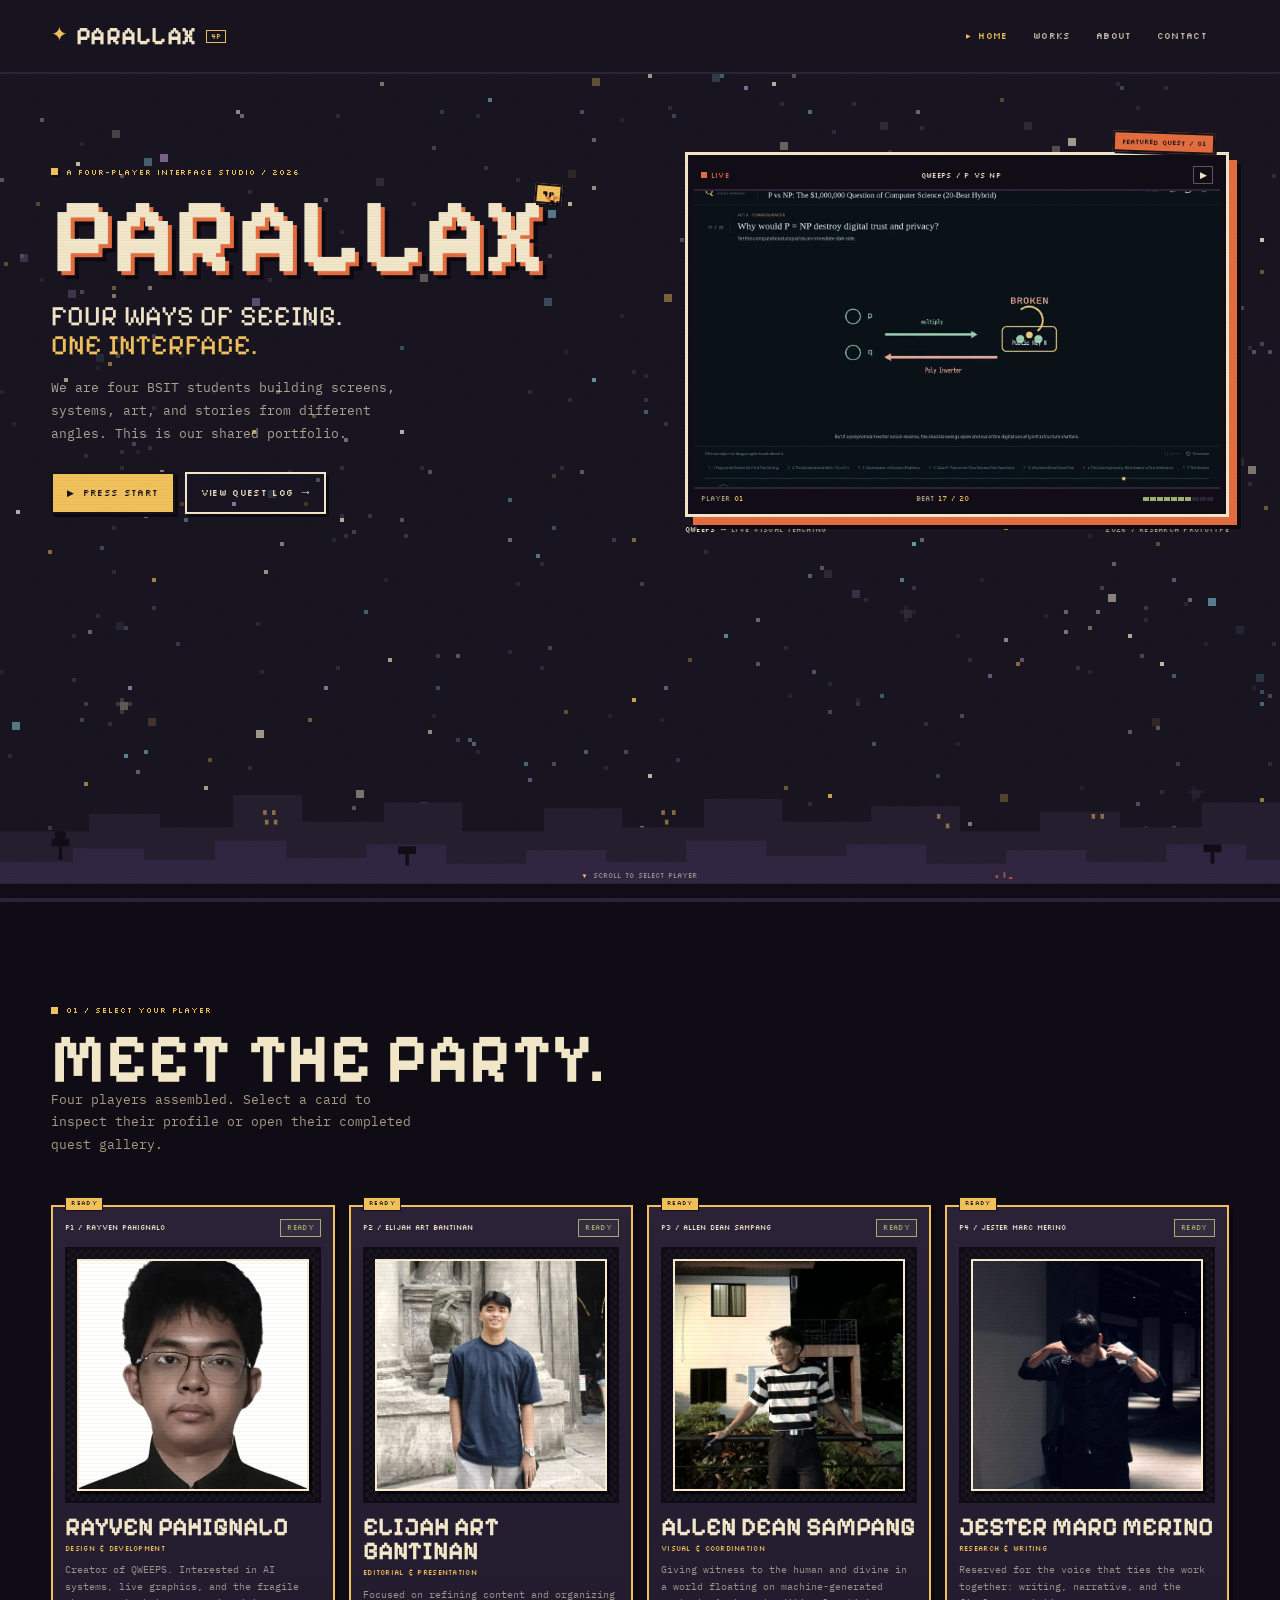
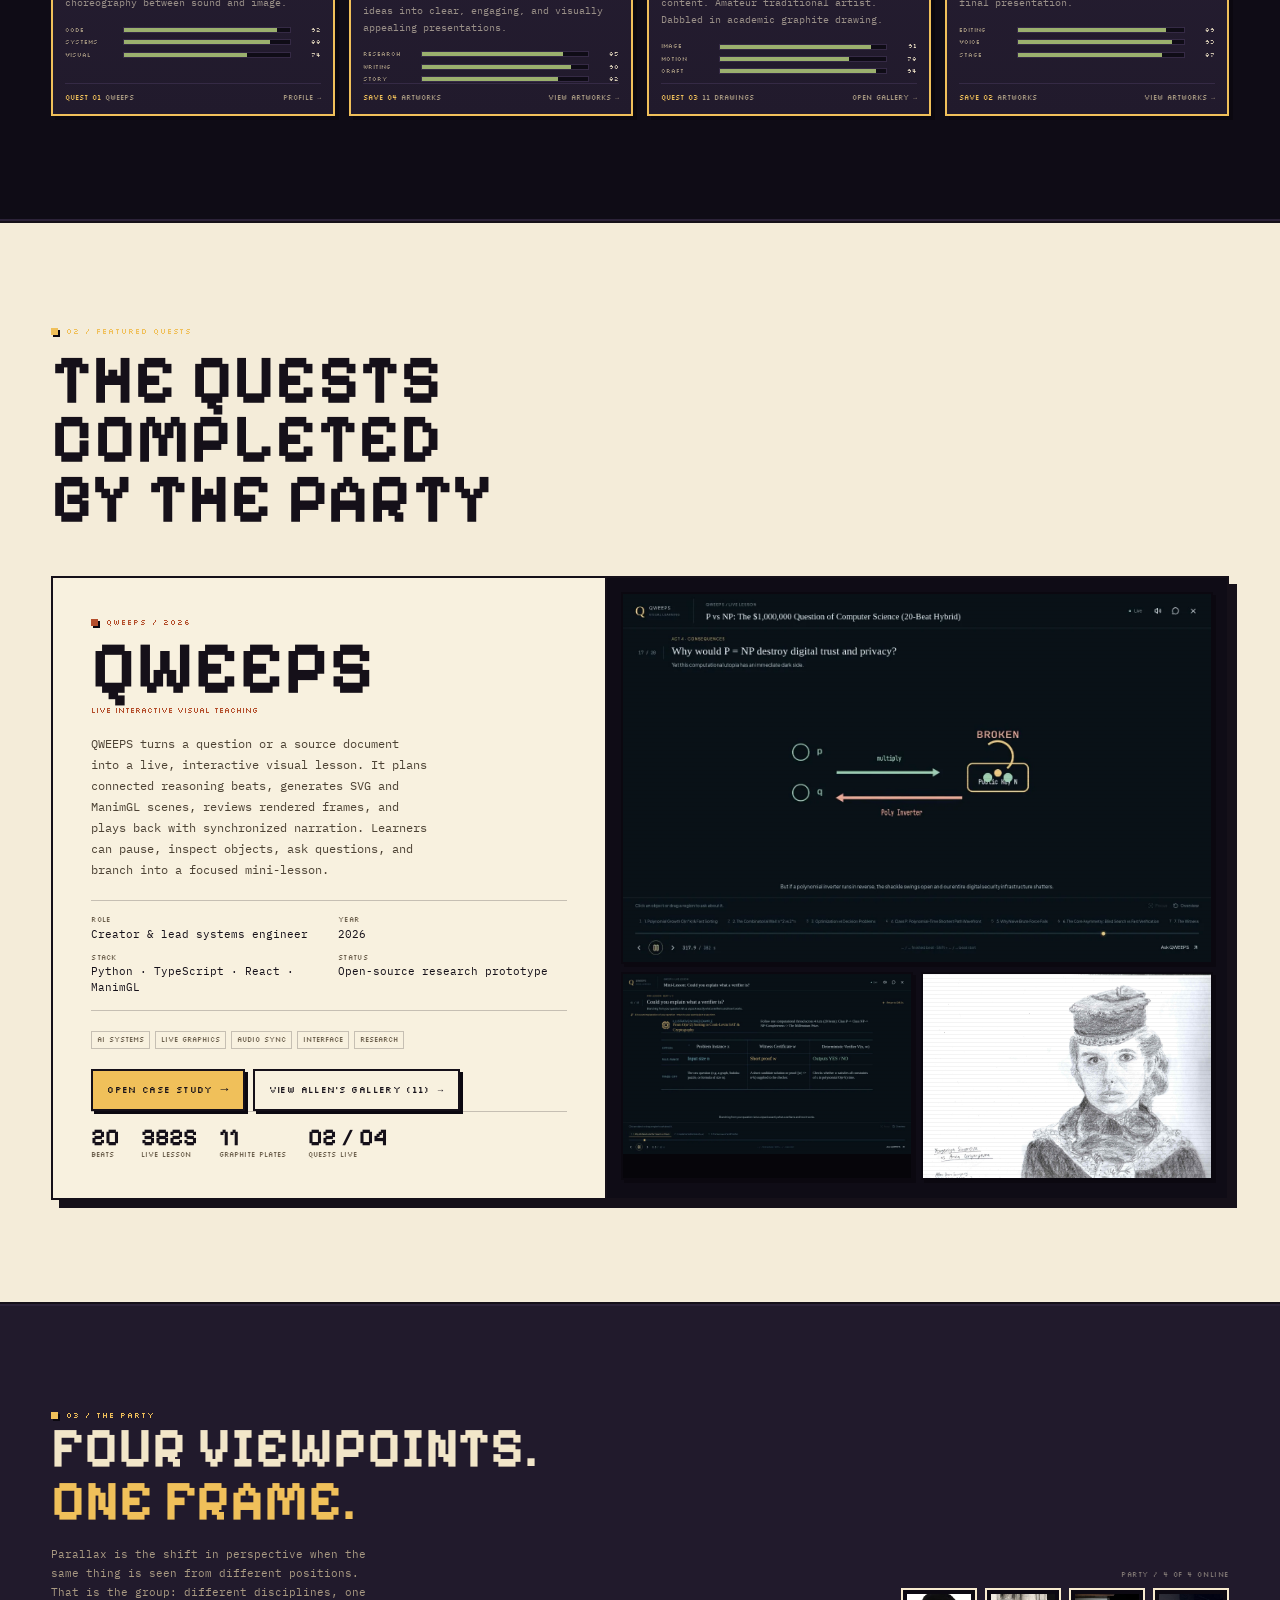
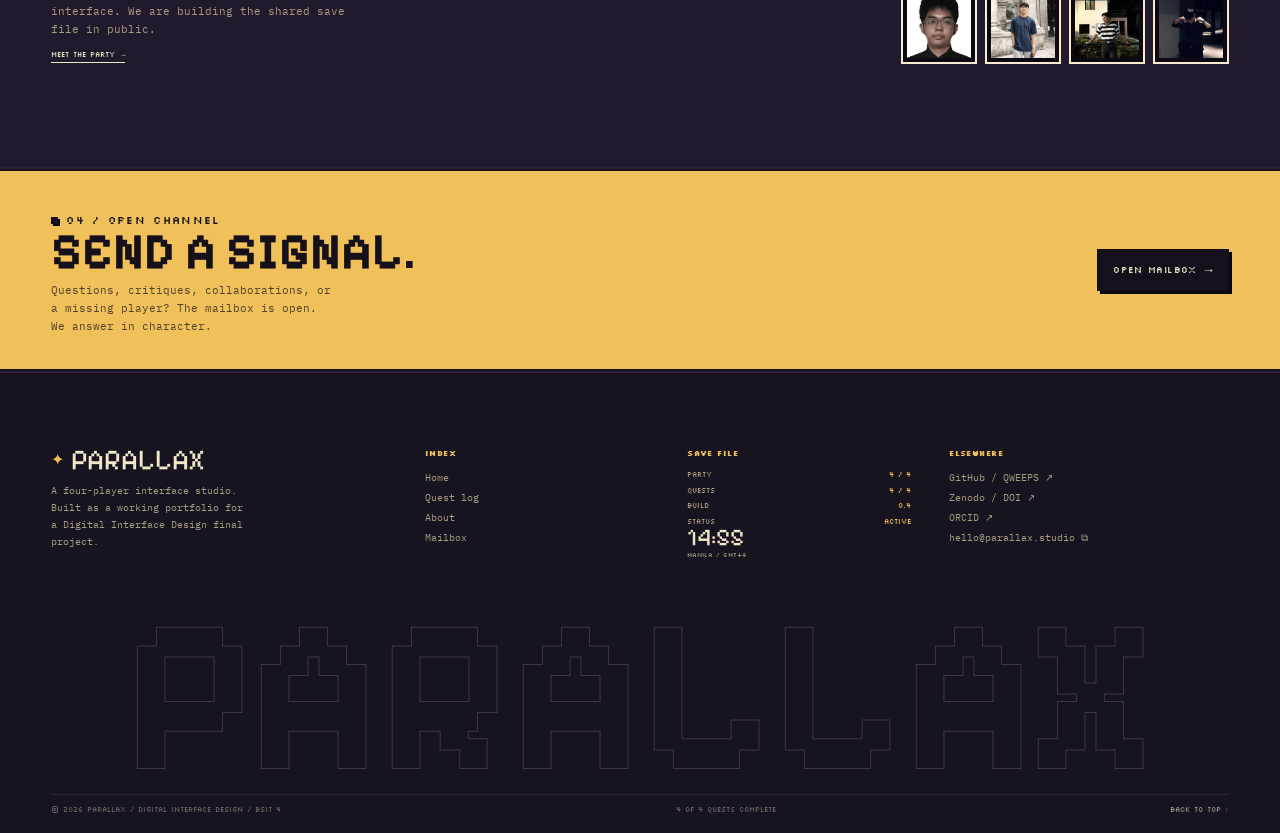
==== commit 455e7309: "Fix Jester gallery paths/markup and restore shared artwork styles and lightbox" ====
--- a/index.html
+++ b/index.html
@@ -178,7 +178,7 @@
             <span class="player-foot"><span><b>QUEST 03</b> 11 DRAWINGS</span><span>OPEN GALLERY →</span></span>
           </a>
 
-          <a class="player-card is-open reveal" href="works.html#slots" data-slot="04" data-role="Editorial &amp; Presentation">
+          <a class="player-card is-open reveal" href="work-jester.html">
             <span class="player-top"><span class="p-id">P4 / JESTER MARC MERINO</span><span class="chip chip-ready">READY</span></span>
             <span class="avatar-stage is-photo">
               <img class="player-photo" src="assets/img/players/Merino.jpg" alt="Jester Marc Merino" width="413" height="532">
@@ -191,7 +191,7 @@
               <div class="stat-line"><span>VOICE</span><span class="track"><span style="width:93%"></span></span><span class="num">93</span></div>
               <div class="stat-line"><span>STAGE</span><span class="track"><span style="width:87%"></span></span><span class="num">87</span></div>
             </div>
-            <span class="player-foot"><span><b>STATUS</b> IN PROGRESS</span><span>OPEN BRIEF →</span></span>
+            <span class="player-foot"><span><b>SAVE 02</b> ARTWORKS</span><span>VIEW ARTWORKS →</span></span>
           </a>
         </div>
       </div>
@@ -311,7 +311,7 @@
           <h3>Save file</h3>
           <div class="footer-status">
             <div class="line"><span>Party</span><b>4 / 4</b></div>
-            <div class="line"><span>Quests</span><b>3 / 4</b></div>
+            <div class="line"><span>Quests</span><b>4 / 4</b></div>
             <div class="line"><span>Build</span><b>0.4</b></div>
             <div class="line"><span>Status</span><b>ACTIVE</b></div>
           </div>
@@ -332,7 +332,7 @@
 
       <div class="footer-bottom">
         <span>© 2026 PARALLAX / Digital Interface Design / BSIT 4</span>
-        <span>3 of 4 Quests Complete — 1 slot open</span>
+        <span>4 of 4 Quests Complete</span>
         <a href="#start">Back to top ↑</a>
       </div>
     </div>
--- a/assets/css/style.css
+++ b/assets/css/style.css
@@ -1488,6 +1488,15 @@
 .work-media-triptych img:nth-child(3) {
   object-position: 44% center;
 }
+.work-media-triptych.is-contained {
+  grid-template-columns: repeat(3, 1fr);
+}
+.work-media-triptych.is-contained img {
+  object-fit: contain;
+  object-position: center;
+  background: #ffffff;
+  padding: 8px 6px;
+}
 .work-body {
   display: flex;
   flex-direction: column;
@@ -2111,118 +2120,6 @@
   color: var(--muted);
 }
 .gallery-3 figcaption b { color: var(--cream); font-weight: 400; }
-
-/* ---------- Artwork plates & lightbox ---------- */
-.artwork-plates {
-  display: grid;
-  grid-template-columns: repeat(2, 1fr);
-  gap: 24px;
-  align-items: start;
-}
-.artwork-plate {
-  display: flex;
-  flex-direction: column;
-  border: 2px solid var(--ink);
-  background: #f8f1df;
-  box-shadow: 5px 5px 0 var(--ink);
-}
-.artwork-plate-wide {
-  grid-column: 1 / -1;
-}
-.artwork-frame {
-  position: relative;
-  display: grid;
-  place-items: center;
-  width: 100%;
-  padding: 18px;
-  border: 0;
-  border-bottom: 2px solid var(--ink);
-  background: var(--night-2);
-  cursor: zoom-in;
-  overflow: hidden;
-  transition: background 0.15s ease;
-}
-.artwork-frame:hover {
-  background: var(--panel);
-}
-.artwork-frame img {
-  width: auto;
-  max-width: 100%;
-  max-height: 540px;
-  height: auto;
-  border: 2px solid var(--cream);
-  box-shadow: 4px 4px 0 var(--shadow);
-  transition: transform 0.25s ease;
-}
-.artwork-plate-wide .artwork-frame img {
-  max-height: 680px;
-}
-.artwork-frame:hover img {
-  transform: scale(1.015);
-}
-.artwork-zoom {
-  position: absolute;
-  right: 10px;
-  bottom: 10px;
-  padding: 3px 6px;
-  border: 1px solid var(--ink);
-  background: var(--gold);
-  color: var(--ink);
-  font-family: var(--font-pixel-label);
-  font-size: 6px;
-  line-height: 1.4;
-  text-transform: uppercase;
-}
-.artwork-caption {
-  padding: 16px;
-}
-.artwork-cap-top {
-  display: flex;
-  align-items: center;
-  justify-content: space-between;
-  gap: 10px;
-  margin-bottom: 8px;
-}
-.artwork-num {
-  font-family: var(--font-pixel);
-  font-size: 1.4rem;
-  line-height: 0.95;
-  text-transform: uppercase;
-  color: var(--ink);
-}
-.artwork-caption p {
-  margin: 0;
-  font-size: 11px;
-  line-height: 1.7;
-  color: #4c4234;
-}
-.artwork-dialog {
-  width: min(980px, 94vw);
-}
-.artwork-dialog-body {
-  padding: 16px;
-  display: grid;
-  justify-items: center;
-  gap: 12px;
-  background: var(--night-2);
-}
-.artwork-dialog-body img {
-  max-width: 100%;
-  max-height: 76vh;
-  width: auto;
-  height: auto;
-  border: 2px solid var(--cream);
-  box-shadow: 4px 4px 0 var(--shadow);
-}
-.artwork-dialog-body p {
-  margin: 0;
-  font-family: var(--font-pixel-label);
-  font-size: 7px;
-  line-height: 1.6;
-  text-transform: uppercase;
-  text-align: center;
-  color: var(--muted);
-}
 
 .result-stats {
   display: grid;
@@ -2512,8 +2409,6 @@
   .contact-grid { grid-template-columns: 1fr; }
   .case-two-col { grid-template-columns: 1fr; }
   .gallery-3 { grid-template-columns: 1fr 1fr; }
-  .artwork-plates { grid-template-columns: 1fr; }
-  .artwork-plate-wide { grid-column: auto; }
   .result-stats { grid-template-columns: repeat(2, 1fr); }
   .locked-grid { grid-template-columns: 1fr 1fr; }
   .footer-grid { grid-template-columns: 1fr 1fr; }
@@ -2621,3 +2516,340 @@
   .hero-scroll .down { animation: none; }
   .press-start { animation: none; }
 }
+
+/* ---------- Gallery Masonry & Artwork Framing (Allen Dean Sampang) ---------- */
+.gallery-masonry {
+  column-count: 3;
+  column-gap: 18px;
+  margin-top: 26px;
+}
+
+.art-card {
+  break-inside: avoid;
+  page-break-inside: avoid;
+  margin-bottom: 18px;
+  border: 2px solid var(--cream);
+  background: var(--panel);
+  box-shadow: 5px 5px 0 var(--shadow);
+  transition: transform 0.16s ease, border-color 0.16s ease, box-shadow 0.16s ease;
+  cursor: pointer;
+}
+
+.case-section.paper .art-card {
+  border-color: var(--ink);
+  background: #f8f1df;
+  box-shadow: 5px 5px 0 var(--ink);
+}
+
+.art-card:hover,
+.art-card:focus-visible {
+  transform: translate(-2px, -2px);
+  border-color: var(--gold);
+  box-shadow: 7px 7px 0 var(--shadow);
+}
+
+.case-section.paper .art-card:hover,
+.case-section.paper .art-card:focus-visible {
+  border-color: var(--orange-deep);
+  box-shadow: 7px 7px 0 var(--ink);
+}
+
+.art-frame {
+  position: relative;
+  padding: 14px;
+  background: #f6efe0;
+  border-bottom: 2px solid var(--panel-3);
+  display: grid;
+  place-items: center;
+}
+
+.case-section.paper .art-frame {
+  background: #efe5cf;
+  border-bottom-color: var(--ink);
+}
+
+.art-frame img {
+  width: 100%;
+  height: auto;
+  display: block;
+  border: 1px solid rgba(21, 16, 25, 0.25);
+  box-shadow: 2px 2px 6px rgba(11, 8, 16, 0.14);
+}
+
+.art-badge {
+  position: absolute;
+  top: 8px;
+  right: 8px;
+  padding: 2px 5px;
+  background: var(--night-2);
+  border: 1px solid var(--line-strong);
+  color: var(--gold);
+  font-family: var(--font-pixel-label);
+  font-size: 6px;
+  line-height: 1.4;
+  text-transform: uppercase;
+  opacity: 0.9;
+}
+
+.art-meta {
+  padding: 10px 12px;
+}
+
+.art-meta-top {
+  display: flex;
+  align-items: center;
+  justify-content: space-between;
+  gap: 8px;
+  font-family: var(--font-pixel-label);
+  font-size: 6.5px;
+  line-height: 1.4;
+  text-transform: uppercase;
+  color: var(--gold);
+}
+
+.case-section.paper .art-meta-top {
+  color: var(--orange-deep);
+}
+
+.art-title {
+  margin: 4px 0 3px;
+  font-family: var(--font-pixel);
+  font-size: 1.25rem;
+  line-height: 0.95;
+  text-transform: uppercase;
+  color: var(--cream);
+}
+
+.case-section.paper .art-title {
+  color: var(--ink);
+}
+
+.art-note {
+  margin: 0;
+  font-size: 10px;
+  line-height: 1.55;
+  color: var(--muted);
+}
+
+.case-section.paper .art-note {
+  color: var(--muted-dark);
+}
+
+.art-filter-bar {
+  display: flex;
+  flex-wrap: wrap;
+  gap: 8px;
+  margin-top: 18px;
+}
+
+.art-card[hidden] {
+  display: none;
+}
+
+/* Lightbox dialog for inspecting high-res drawings */
+.art-lightbox {
+  width: min(920px, 94vw);
+  max-height: 92vh;
+  padding: 0;
+  border: 3px solid var(--cream);
+  background: var(--panel);
+  color: var(--cream);
+  box-shadow: 10px 10px 0 var(--shadow);
+  overflow: auto;
+}
+
+.art-lightbox::backdrop {
+  background: rgba(8, 6, 12, 0.88);
+  backdrop-filter: blur(4px);
+}
+
+.art-lightbox-stage {
+  padding: 20px;
+  background: #f6efe0;
+  display: grid;
+  place-items: center;
+  border-bottom: 2px solid var(--panel-3);
+}
+
+.art-lightbox-stage img {
+  max-height: 68vh;
+  width: auto;
+  max-width: 100%;
+  object-fit: contain;
+  border: 1px solid rgba(21, 16, 25, 0.3);
+  box-shadow: 4px 4px 12px rgba(11, 8, 16, 0.2);
+}
+
+.art-lightbox-info {
+  padding: 16px 20px;
+  display: flex;
+  flex-wrap: wrap;
+  align-items: center;
+  justify-content: space-between;
+  gap: 12px;
+}
+
+.art-lightbox-info h3 {
+  margin: 4px 0 2px;
+  font-family: var(--font-pixel);
+  font-size: 1.6rem;
+  line-height: 0.95;
+  text-transform: uppercase;
+}
+
+.art-lightbox-info p {
+  margin: 0;
+  font-size: 11px;
+  color: var(--muted);
+}
+
+.art-lightbox-nav {
+  display: flex;
+  gap: 8px;
+}
+
+/* Work-media artwork mat option so portrait/landscape previews never clip awkwardly */
+.work-media.is-artwork {
+  background: #ebe0c9;
+  padding: 12px;
+  display: grid;
+  place-items: center;
+}
+
+.work-media.is-artwork img {
+  object-fit: contain;
+  object-position: center;
+  filter: drop-shadow(3px 3px 0 rgba(11, 8, 16, 0.25));
+}
+
+@media (max-width: 960px) {
+  .gallery-masonry {
+    column-count: 2;
+  }
+}
+
+@media (max-width: 640px) {
+  .gallery-masonry {
+    column-count: 1;
+  }
+}
+
+/* ---------- Artwork plates & lightbox (Save 02 & Save 04) ---------- */
+.artwork-plates {
+  display: grid;
+  grid-template-columns: repeat(2, 1fr);
+  gap: 24px;
+  align-items: start;
+}
+.artwork-plate {
+  display: flex;
+  flex-direction: column;
+  border: 2px solid var(--ink);
+  background: #f8f1df;
+  box-shadow: 5px 5px 0 var(--ink);
+}
+.artwork-plate-wide {
+  grid-column: 1 / -1;
+}
+.artwork-frame {
+  position: relative;
+  display: grid;
+  place-items: center;
+  width: 100%;
+  padding: 18px;
+  border: 0;
+  border-bottom: 2px solid var(--ink);
+  background: var(--night-2);
+  cursor: zoom-in;
+  overflow: hidden;
+  transition: background 0.15s ease;
+}
+.artwork-frame:hover {
+  background: var(--panel);
+}
+.artwork-frame img {
+  width: auto;
+  max-width: 100%;
+  max-height: 540px;
+  height: auto;
+  border: 2px solid var(--cream);
+  box-shadow: 4px 4px 0 var(--shadow);
+  transition: transform 0.25s ease;
+}
+.artwork-plate-wide .artwork-frame img {
+  max-height: 680px;
+}
+.artwork-frame:hover img {
+  transform: scale(1.015);
+}
+.artwork-zoom {
+  position: absolute;
+  right: 10px;
+  bottom: 10px;
+  padding: 3px 6px;
+  border: 1px solid var(--ink);
+  background: var(--gold);
+  color: var(--ink);
+  font-family: var(--font-pixel-label);
+  font-size: 6px;
+  line-height: 1.4;
+  text-transform: uppercase;
+}
+.artwork-caption {
+  padding: 16px;
+}
+.artwork-cap-top {
+  display: flex;
+  align-items: center;
+  justify-content: space-between;
+  gap: 10px;
+  margin-bottom: 8px;
+}
+.artwork-num {
+  font-family: var(--font-pixel);
+  font-size: 1.4rem;
+  line-height: 0.95;
+  text-transform: uppercase;
+  color: var(--ink);
+}
+.artwork-caption p {
+  margin: 0;
+  font-size: 11px;
+  line-height: 1.7;
+  color: #4c4234;
+}
+.artwork-dialog {
+  width: min(980px, 94vw);
+}
+.artwork-dialog-body {
+  padding: 16px;
+  display: grid;
+  justify-items: center;
+  gap: 12px;
+  background: var(--night-2);
+}
+.artwork-dialog-body img {
+  max-width: 100%;
+  max-height: 76vh;
+  width: auto;
+  height: auto;
+  border: 2px solid var(--cream);
+  box-shadow: 4px 4px 0 var(--shadow);
+}
+.artwork-dialog-body p {
+  margin: 0;
+  font-family: var(--font-pixel-label);
+  font-size: 7px;
+  line-height: 1.6;
+  text-transform: uppercase;
+  text-align: center;
+  color: var(--muted);
+}
+@media (max-width: 960px) {
+  .artwork-plates {
+    grid-template-columns: 1fr;
+  }
+  .artwork-plate-wide {
+    grid-column: auto;
+  }
+}
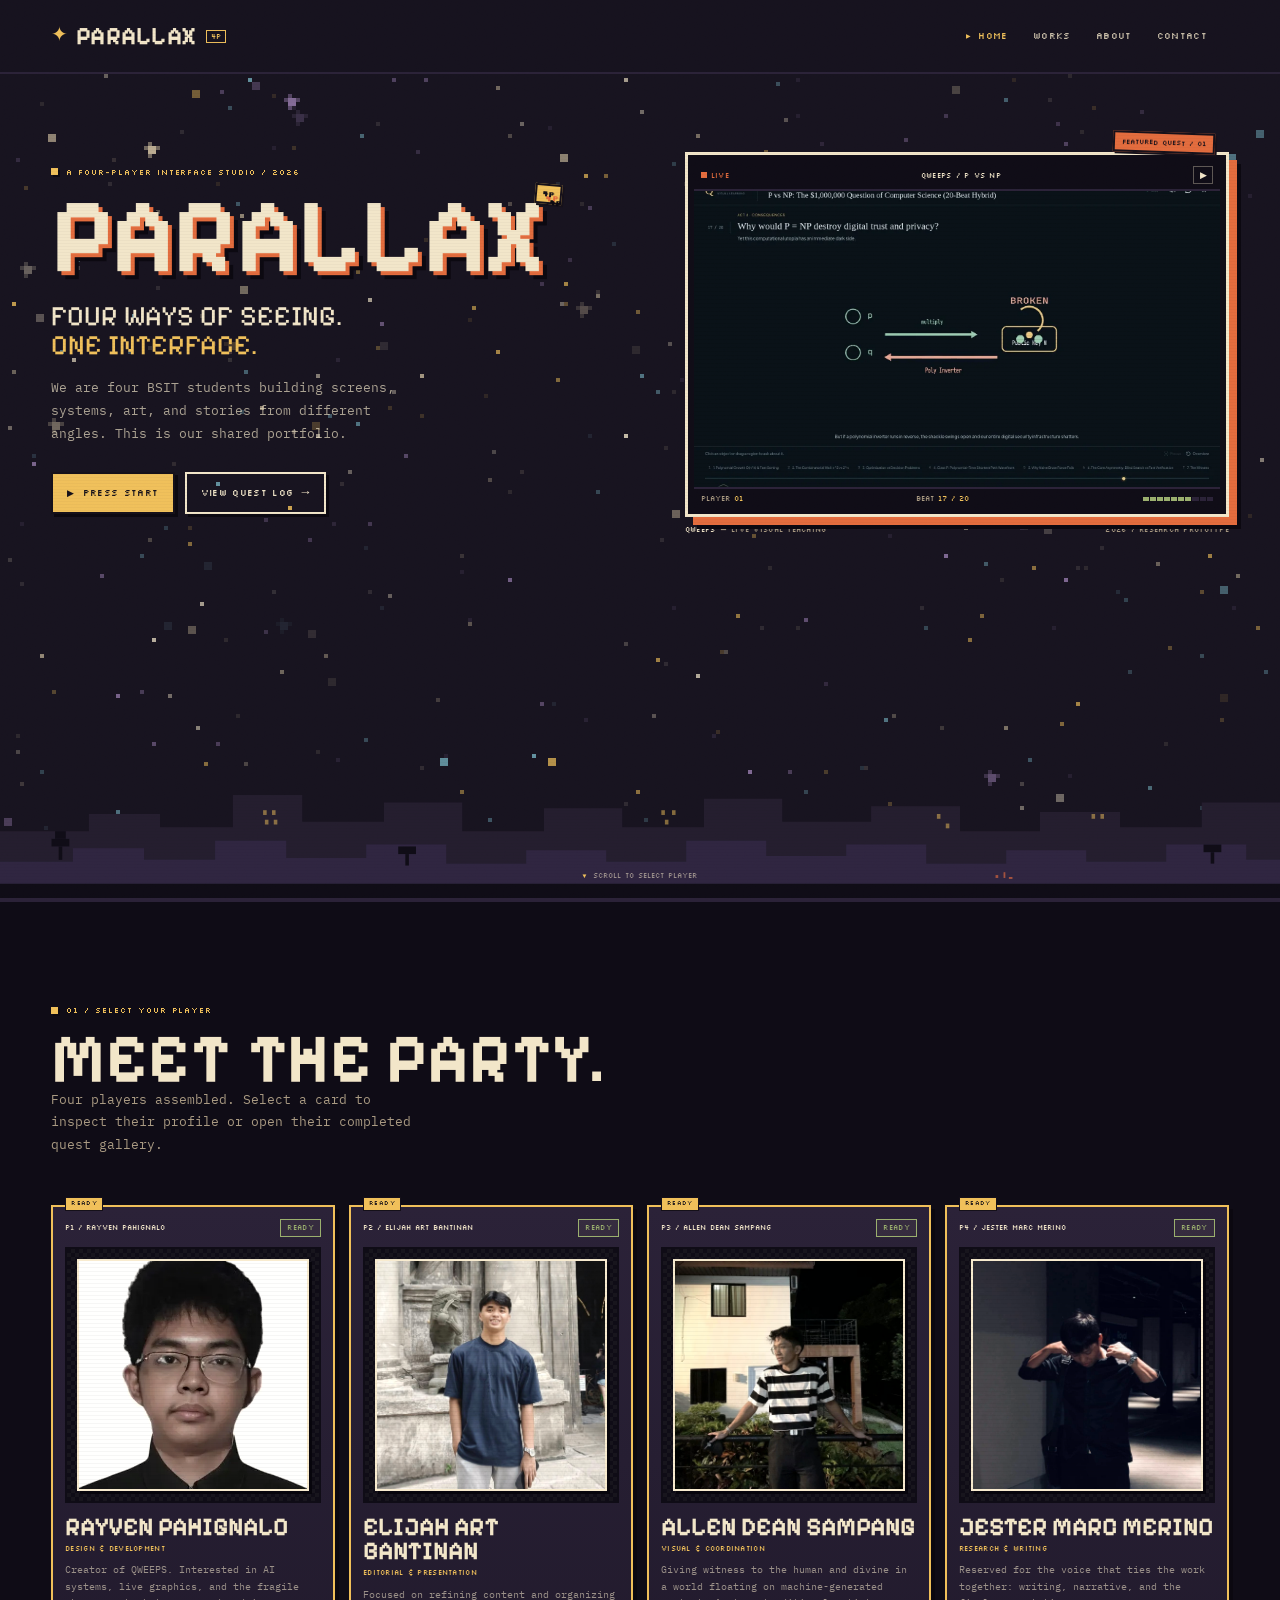
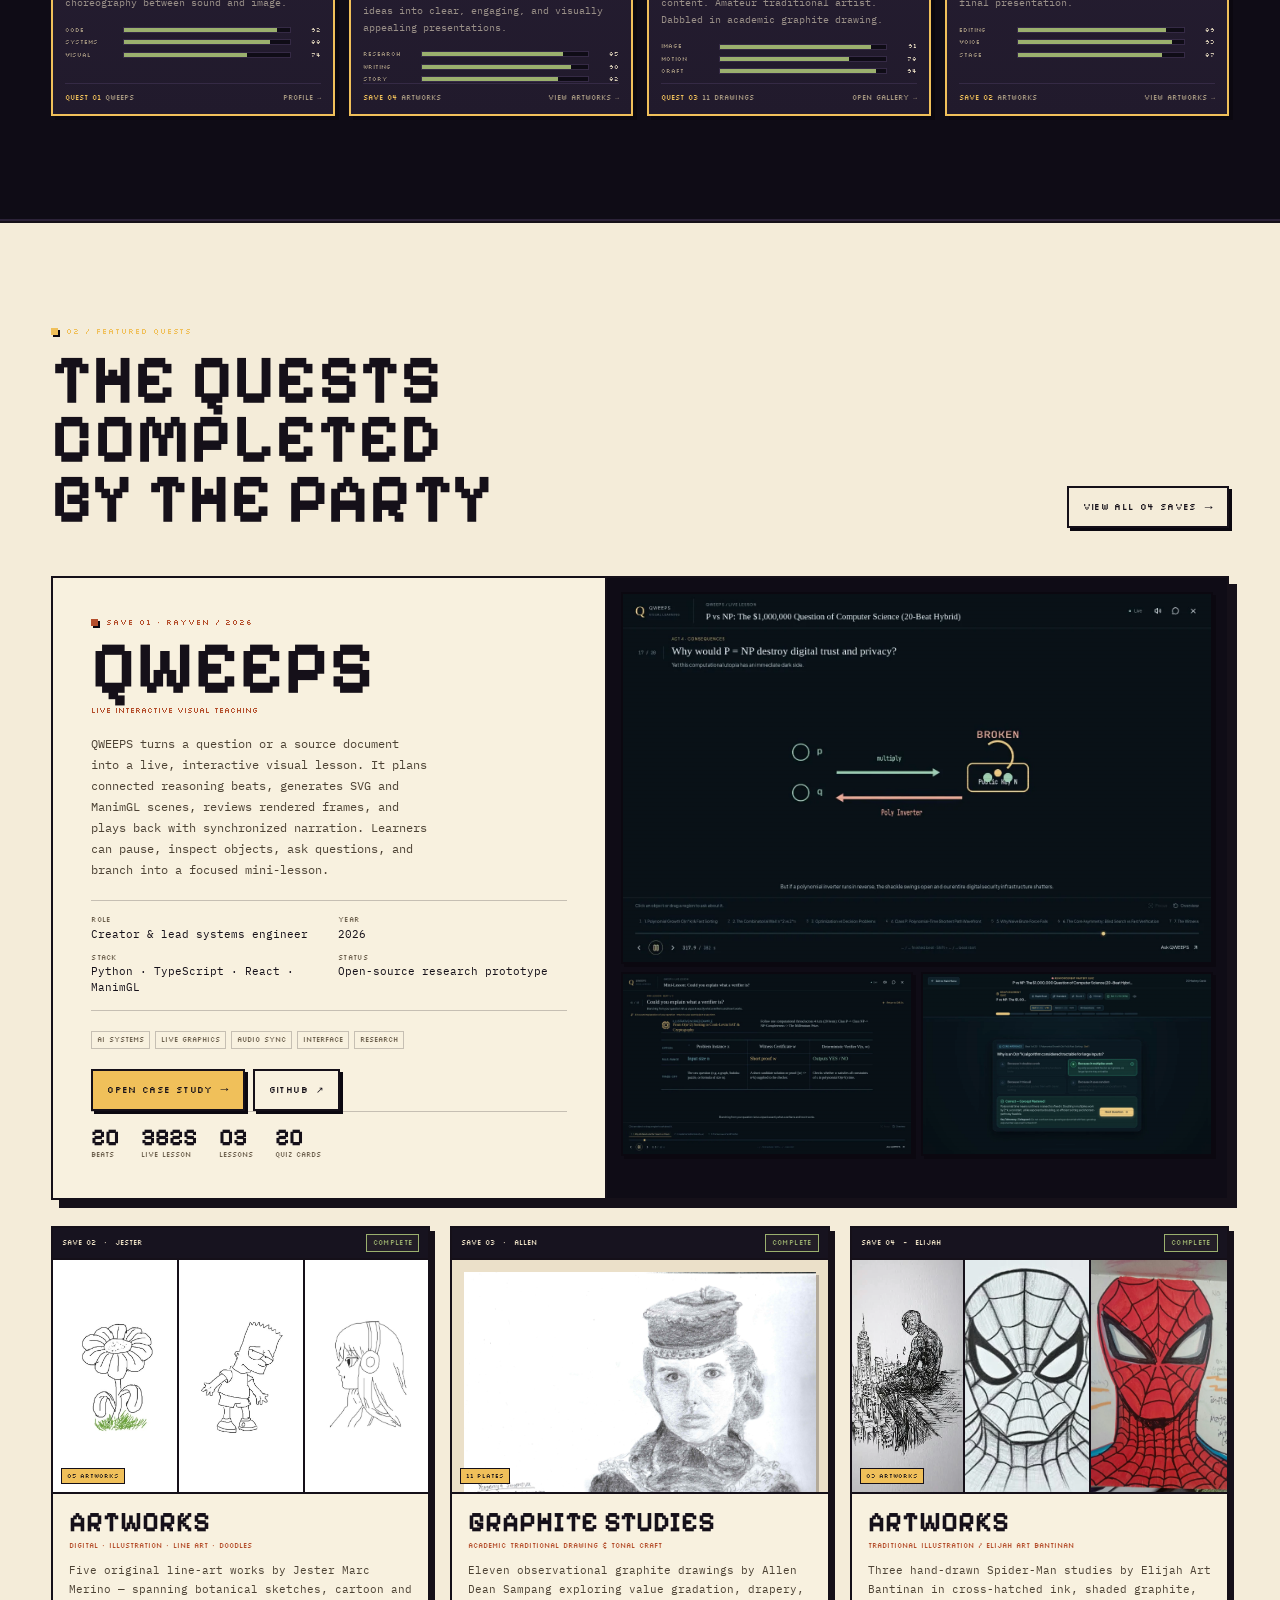
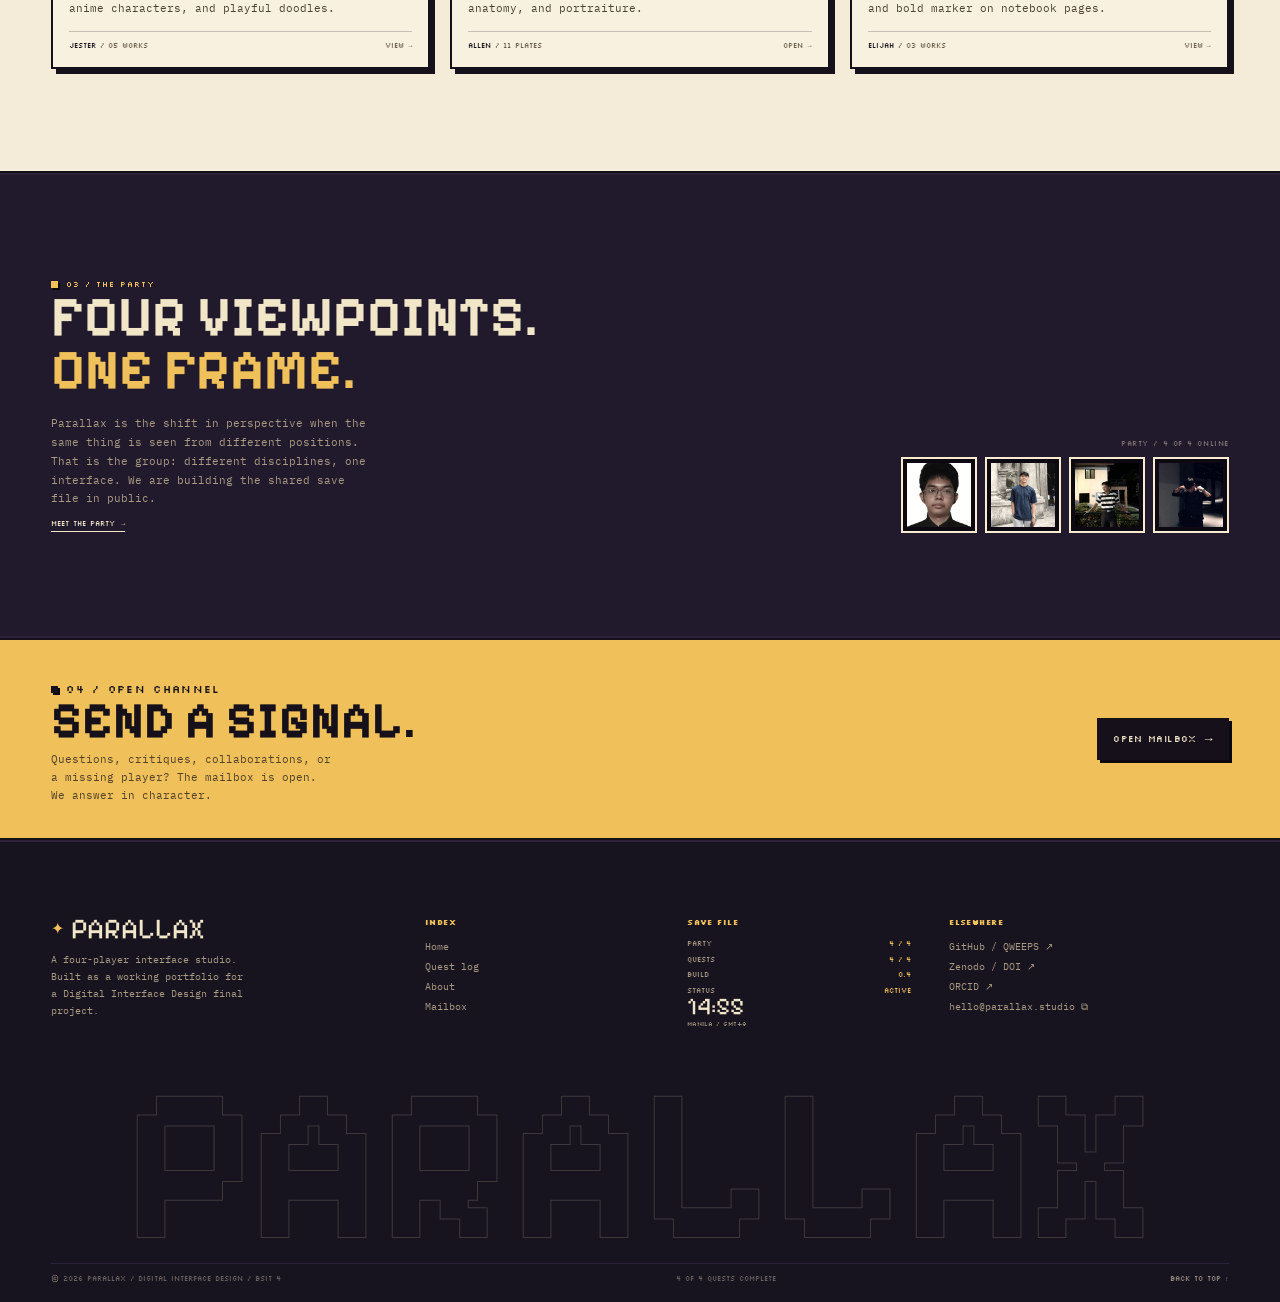
==== commit 79f897eb: "Fix archive fragments layout and showcase all four quests on homepage" ====
--- a/index.html
+++ b/index.html
@@ -197,7 +197,7 @@
       </div>
     </section>
 
-    <!-- ================= FEATURED QUEST ================= -->
+    <!-- ================= FEATURED QUESTS ================= -->
     <section class="section featured-section" id="featured">
       <div class="wrap">
         <div class="section-head">
@@ -205,11 +205,12 @@
             <p class="eyebrow">02 / Featured quests</p>
             <h2 class="h2">THE QUESTS COMPLETED<br>BY THE PARTY</h2>
           </div>
+          <a class="btn btn-ghost" style="color:var(--ink);border-color:var(--ink);" href="works.html">VIEW ALL 04 SAVES <span class="arrow" aria-hidden="true">→</span></a>
         </div>
 
         <div class="featured-panel reveal">
           <div class="featured-copy">
-            <p class="eyebrow">QWEEPS / 2026</p>
+            <p class="eyebrow">SAVE 01 · RAYVEN / 2026</p>
             <h3 class="featured-title">QWEEPS</h3>
             <p class="featured-sub">Live interactive visual teaching</p>
             <p class="featured-desc">QWEEPS turns a question or a source document into a live, interactive visual lesson. It plans connected reasoning beats, generates SVG and ManimGL scenes, reviews rendered frames, and plays back with synchronized narration. Learners can pause, inspect objects, ask questions, and branch into a focused mini-lesson.</p>
@@ -227,28 +228,85 @@
 
             <div class="featured-actions">
               <a class="btn btn-primary" href="work-qweeps.html">OPEN CASE STUDY <span class="arrow" aria-hidden="true">→</span></a>
-              <a class="btn btn-ghost" style="color:var(--ink);border-color:var(--ink);" href="work-allen.html">VIEW ALLEN'S GALLERY (11) <span aria-hidden="true">→</span></a>
+              <a class="btn btn-ghost" style="color:var(--ink);border-color:var(--ink);" href="https://github.com/acceptance27/qweeps" target="_blank" rel="noopener">GITHUB <span aria-hidden="true">↗</span></a>
             </div>
 
             <div class="quest-stats">
               <span><b>20</b> beats</span>
               <span><b>382s</b> live lesson</span>
-              <span><b>11</b> graphite plates</span>
-              <span><b>02 / 04</b> quests live</span>
+              <span><b>03</b> lessons</span>
+              <span><b>20</b> quiz cards</span>
             </div>
           </div>
 
           <div class="featured-media">
             <figure class="shot wide">
-              <img src="assets/img/qweeps/lesson-sat.webp" alt="QWEEPS lesson screen explaining why P equals NP would destroy digital trust and privacy." width="1440" height="900" decoding="async">
+              <img src="assets/img/qweeps/lesson-sat.webp" alt="QWEEPS lesson screen explaining why P equals NP would destroy digital trust and privacy." width="1440" height="900">
             </figure>
             <figure class="shot">
-              <img src="assets/img/qweeps/branch.webp" alt="QWEEPS branch mini-lesson screen with a comparison table about verifiers." width="1440" height="900" decoding="async">
+              <img src="assets/img/qweeps/branch.webp" alt="QWEEPS branch mini-lesson screen with a comparison table about verifiers." width="1440" height="900">
             </figure>
             <figure class="shot">
-              <img src="assets/img/Allen-drawings/2_Anna-Grigoryevna.jpg" alt="Graphite portrait study of Anna Grigoryevna by Allen Dean Sampang" decoding="async">
+              <img src="assets/img/qweeps/quiz.webp" alt="QWEEPS reinforcement quiz showing a multiple-choice question and a correct answer." width="1440" height="900">
             </figure>
           </div>
+        </div>
+
+        <div class="home-quests-grid">
+          <a class="work-card reveal" href="work-jester.html">
+            <div class="work-top">
+              <span class="left"><span>SAVE 02</span><span>·</span><span>JESTER</span></span>
+              <span class="chip chip-complete">COMPLETE</span>
+            </div>
+            <div class="work-media work-media-triptych is-contained">
+              <img src="assets/img/Jester-drawings/Big-Flower.jpg" alt="Big Flower drawing by Jester Marc Merino" width="410" height="493">
+              <img src="assets/img/Jester-drawings/Bart-Simpson.jpg" alt="Bart Simpson drawing by Jester Marc Merino" width="439" height="563">
+              <img src="assets/img/Jester-drawings/Anime-Girl.jpg" alt="Anime Girl with Headphones drawing by Jester Marc Merino" width="621" height="699">
+              <span class="media-tag">05 ARTWORKS</span>
+            </div>
+            <div class="work-body">
+              <h3 class="work-title">ARTWORKS</h3>
+              <p class="work-sub">Digital · Illustration · Line Art · Doodles</p>
+              <p class="work-desc">Five original line-art works by Jester Marc Merino — spanning botanical sketches, cartoon and anime characters, and playful doodles.</p>
+              <div class="work-foot"><span><b>JESTER</b> / 05 WORKS</span><span>VIEW →</span></div>
+            </div>
+          </a>
+
+          <a class="work-card reveal" href="work-allen.html">
+            <div class="work-top">
+              <span class="left"><span>SAVE 03</span><span>·</span><span>ALLEN</span></span>
+              <span class="chip chip-complete">COMPLETE</span>
+            </div>
+            <div class="work-media is-artwork">
+              <img src="assets/img/Allen-drawings/2_Anna-Grigoryevna.jpg" alt="Graphite portrait study of Anna Grigoryevna by Allen Dean Sampang">
+              <span class="media-tag">11 PLATES</span>
+            </div>
+            <div class="work-body">
+              <h3 class="work-title">GRAPHITE STUDIES</h3>
+              <p class="work-sub">Academic traditional drawing &amp; tonal craft</p>
+              <p class="work-desc">Eleven observational graphite drawings by Allen Dean Sampang exploring value gradation, drapery, anatomy, and portraiture.</p>
+              <div class="work-foot"><span><b>ALLEN</b> / 11 PLATES</span><span>OPEN →</span></div>
+            </div>
+          </a>
+
+          <a class="work-card reveal" href="work-elijah.html">
+            <div class="work-top">
+              <span class="left"><span>SAVE 04</span><span>-</span><span>ELIJAH</span></span>
+              <span class="chip chip-complete">COMPLETE</span>
+            </div>
+            <div class="work-media work-media-triptych">
+              <img src="assets/img/elijah/spiderman-skyline.webp" alt="Ink drawing by Elijah Art Bantinan of Spider-Man seated on a rooftop overlooking the city skyline." width="415" height="739">
+              <img src="assets/img/elijah/spiderman-mask.webp" alt="Graphite pencil portrait of Spider-Man's mask drawn by Elijah Art Bantinan." width="505" height="548">
+              <img src="assets/img/elijah/spiderman-notebook.webp" alt="Red and black marker illustration of Spider-Man drawn by Elijah Art Bantinan across handwritten study notes." width="1600" height="1200">
+              <span class="media-tag">03 ARTWORKS</span>
+            </div>
+            <div class="work-body">
+              <h3 class="work-title">ARTWORKS</h3>
+              <p class="work-sub">Traditional illustration / Elijah Art Bantinan</p>
+              <p class="work-desc">Three hand-drawn Spider-Man studies by Elijah Art Bantinan in cross-hatched ink, shaded graphite, and bold marker on notebook pages.</p>
+              <div class="work-foot"><span><b>ELIJAH</b> / 03 WORKS</span><span>VIEW →</span></div>
+            </div>
+          </a>
         </div>
       </div>
     </section>
--- a/assets/css/style.css
+++ b/assets/css/style.css
@@ -1594,12 +1594,14 @@
 
 .archive-strip {
   display: grid;
-  grid-template-columns: repeat(3, 1fr);
+  grid-template-columns: repeat(4, 1fr);
   gap: 14px;
   margin-top: 28px;
+  align-items: stretch;
 }
 .archive-item {
-  display: block;
+  display: flex;
+  flex-direction: column;
   border: 2px solid var(--ink);
   background: #f8f1df;
   box-shadow: 4px 4px 0 var(--ink);
@@ -1608,10 +1610,16 @@
   transition: transform 0.15s ease;
 }
 .archive-item:hover { transform: translate(-2px, -2px); }
-.archive-item img { width: 100%; aspect-ratio: 16 / 9; object-fit: cover; border-bottom: 2px solid var(--ink); }
+.archive-item img {
+  width: 100%;
+  height: auto;
+  aspect-ratio: 16 / 10;
+  object-fit: cover;
+  border-bottom: 2px solid var(--ink);
+}
 .archive-item span {
   display: block;
-  padding: 7px 9px;
+  padding: 8px 10px;
   font-family: var(--font-pixel-label);
   font-size: 6.5px;
   line-height: 1.5;
@@ -1619,6 +1627,16 @@
   color: var(--muted-dark);
 }
 .archive-item b { color: var(--ink); font-weight: 400; }
+
+.home-quests-grid {
+  display: grid;
+  grid-template-columns: repeat(3, 1fr);
+  gap: 20px;
+  margin-top: 26px;
+}
+.home-quests-grid .work-title {
+  font-size: clamp(1.5rem, 2.2vw, 2.1rem);
+}
 
 /* ---------- About page ---------- */
 .character-wide {
@@ -2405,6 +2423,7 @@
   .manifesto-grid { grid-template-columns: 1fr; align-items: start; }
   .contact-band-inner { display: grid; grid-template-columns: 1fr; justify-items: start; }
   .works-grid { grid-template-columns: 1fr; }
+  .home-quests-grid { grid-template-columns: 1fr; }
   .archive-strip { grid-template-columns: 1fr 1fr; }
   .contact-grid { grid-template-columns: 1fr; }
   .case-two-col { grid-template-columns: 1fr; }
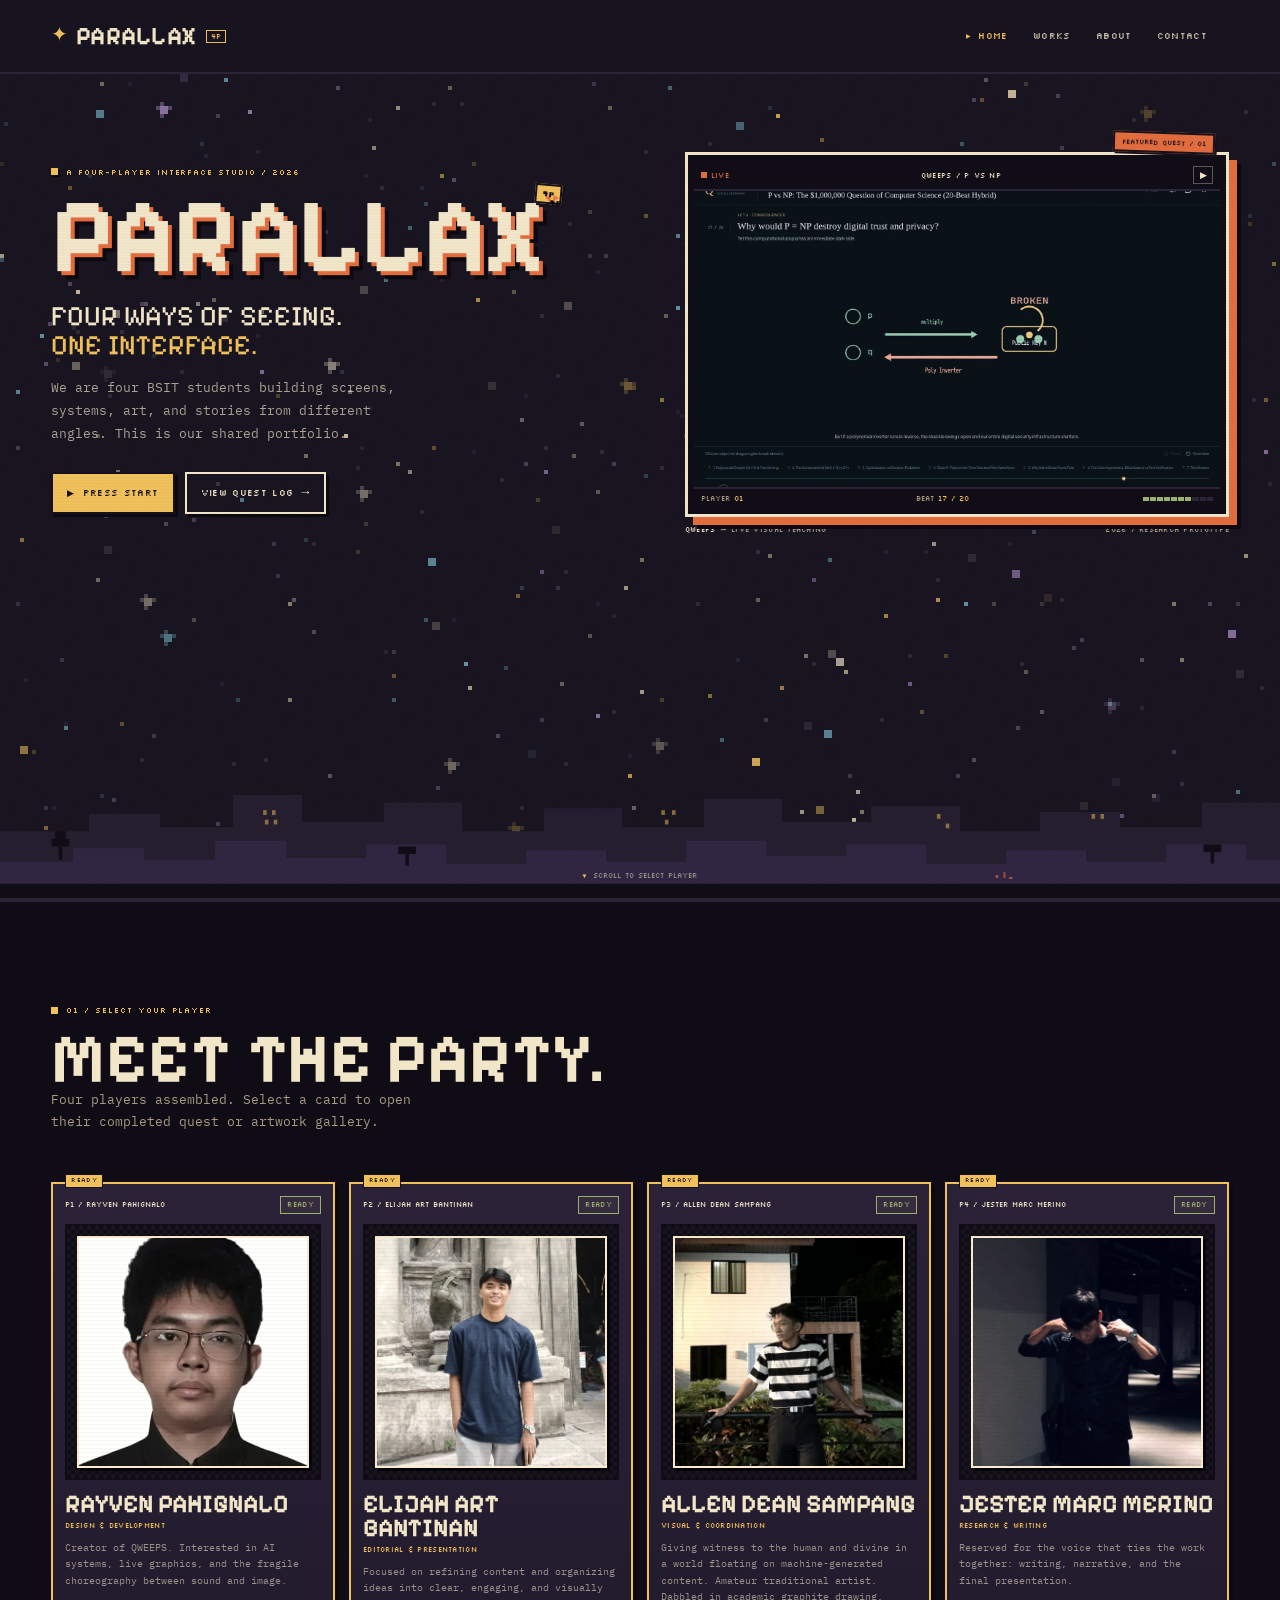
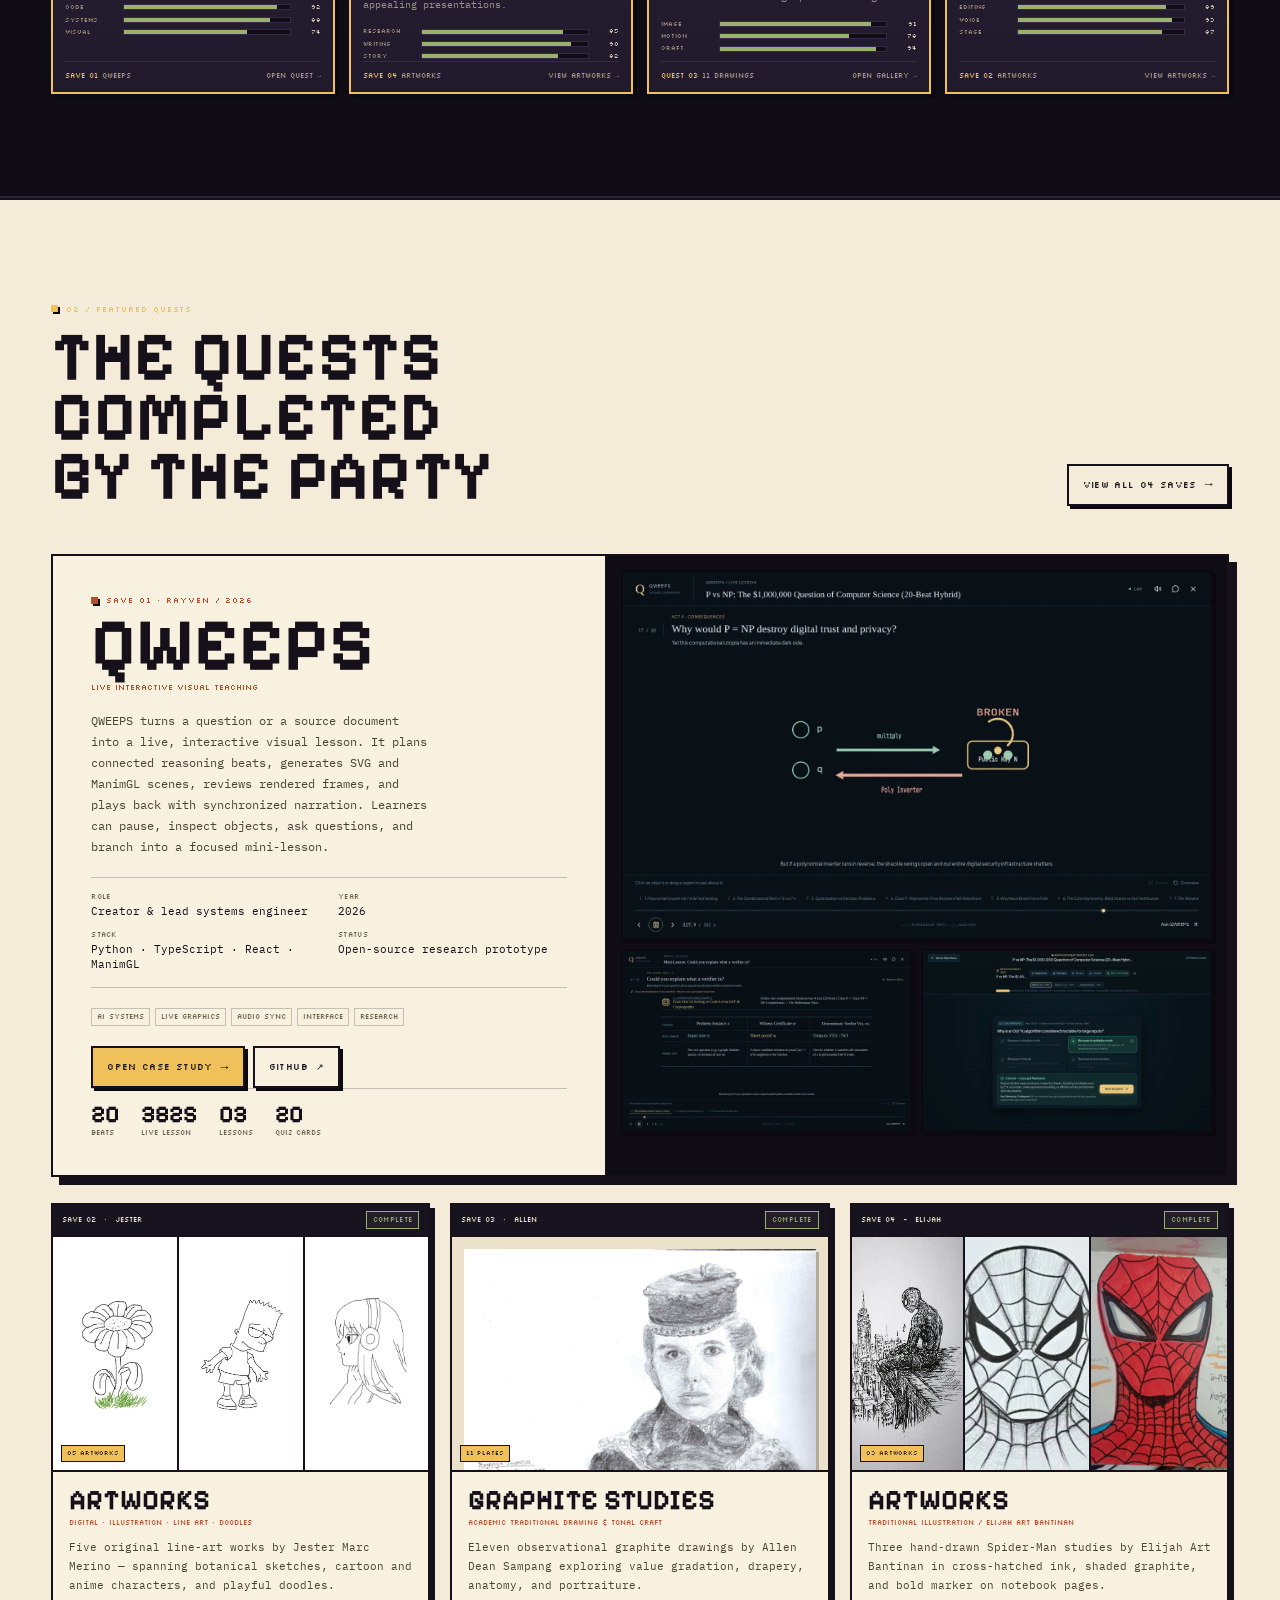
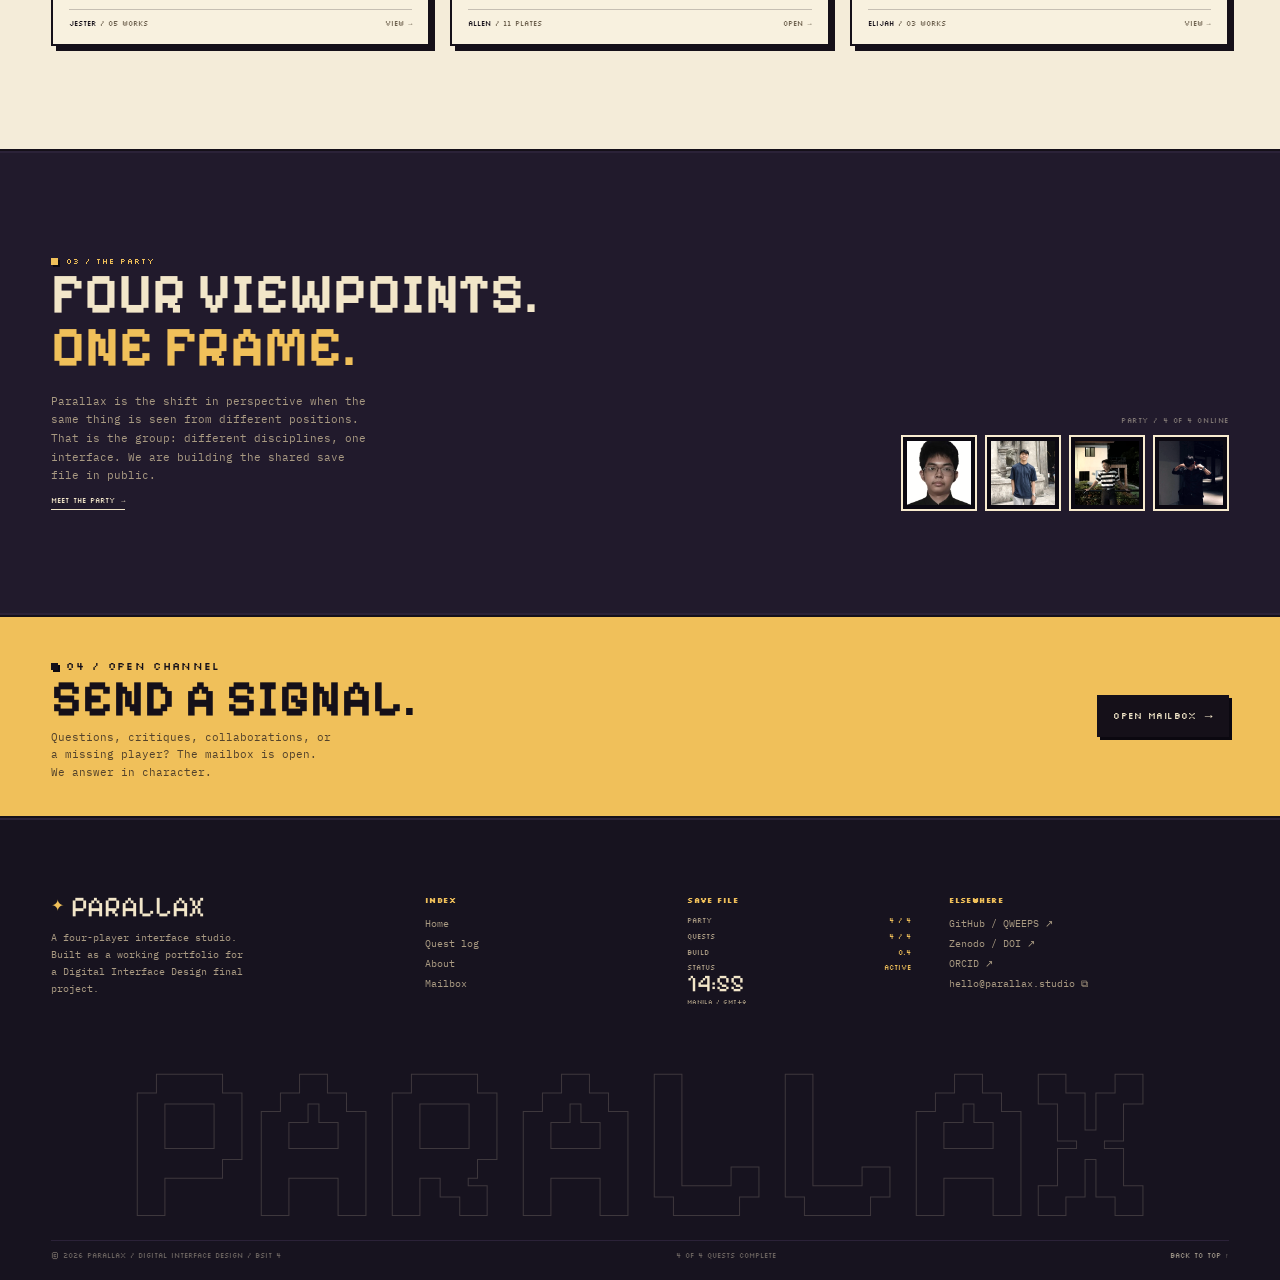
==== commit a6fc848c: "Link Player 1 card on homepage directly to QWEEPS case study" ====
--- a/index.html
+++ b/index.html
@@ -125,12 +125,12 @@
           <div>
             <p class="eyebrow">01 / Select your player</p>
             <h2 class="h2">MEET THE PARTY.</h2>
-            <p class="section-intro">Four players assembled. Select a card to inspect their profile or open their completed quest gallery.</p>
+            <p class="section-intro">Four players assembled. Select a card to open their completed quest or artwork gallery.</p>
           </div>
         </div>
 
         <div class="party-grid">
-          <a class="player-card is-open reveal" href="about.html#player-01">
+          <a class="player-card is-open reveal" href="work-qweeps.html">
             <span class="player-top"><span class="p-id">P1 / RAYVEN PAHIGNALO</span><span class="chip chip-ready">READY</span></span>
             <span class="avatar-stage is-photo">
               <img class="player-photo" src="assets/img/players/rayven-pahignalo.webp" alt="Portrait of Rayven Pahignalo" width="413" height="532">
@@ -143,7 +143,7 @@
               <div class="stat-line"><span>SYSTEMS</span><span class="track"><span style="width:88%"></span></span><span class="num">88</span></div>
               <div class="stat-line"><span>VISUAL</span><span class="track"><span style="width:74%"></span></span><span class="num">74</span></div>
             </div>
-            <span class="player-foot"><span><b>QUEST 01</b> QWEEPS</span><span>PROFILE →</span></span>
+            <span class="player-foot"><span><b>SAVE 01</b> QWEEPS</span><span>OPEN QUEST →</span></span>
           </a>
 
           <a class="player-card is-open reveal" href="work-elijah.html">
